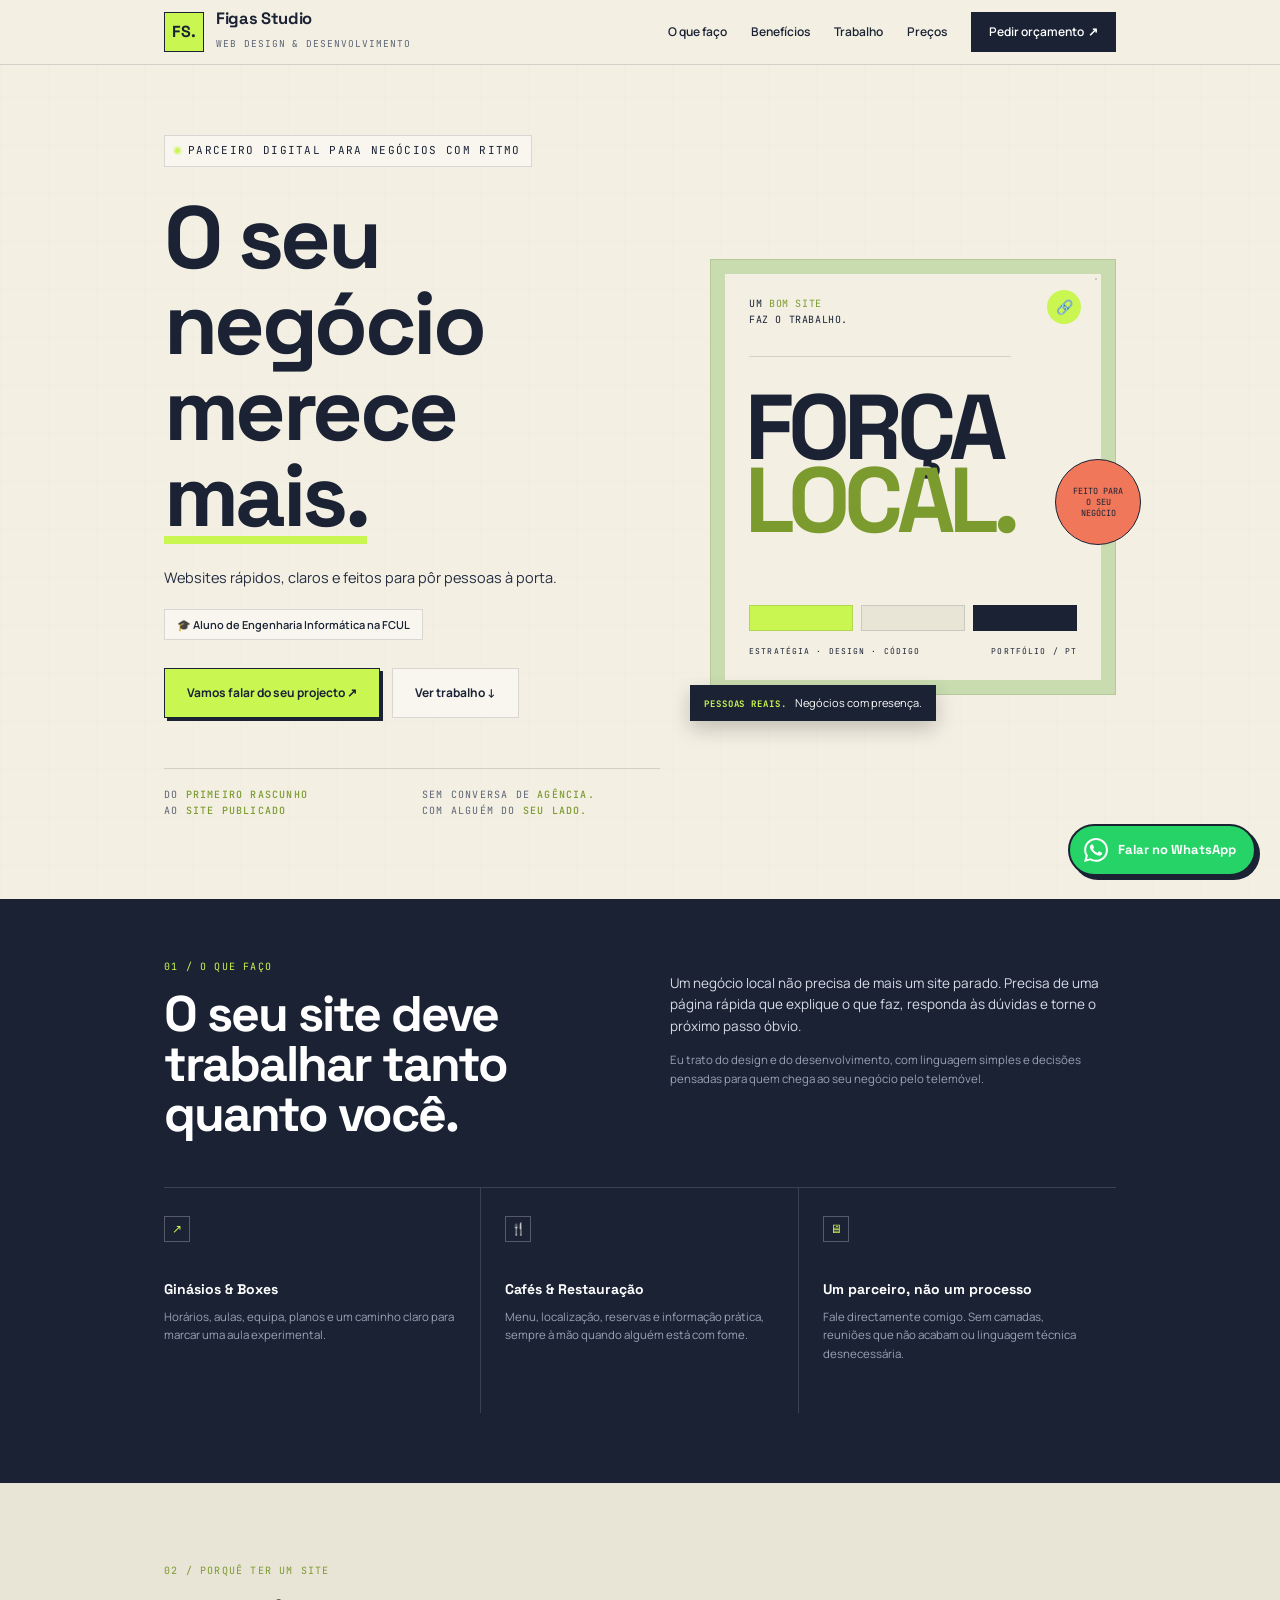
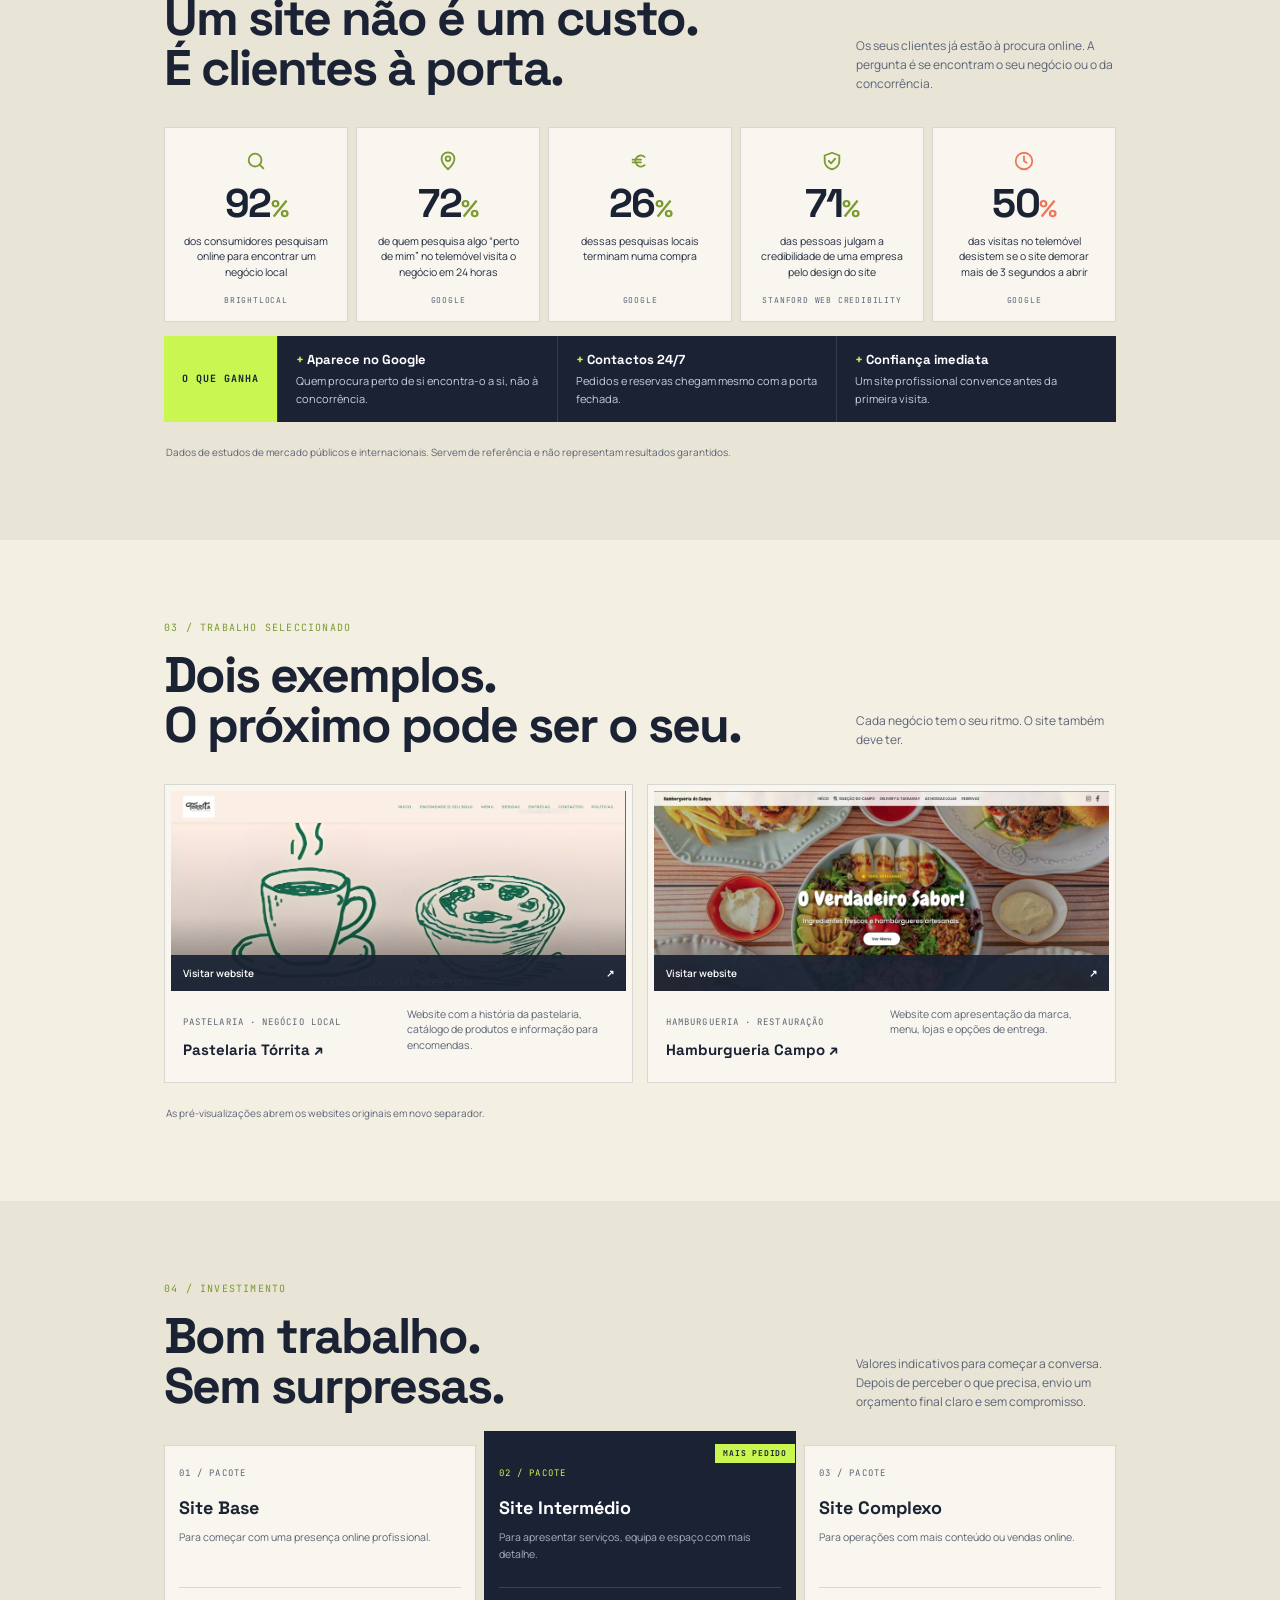
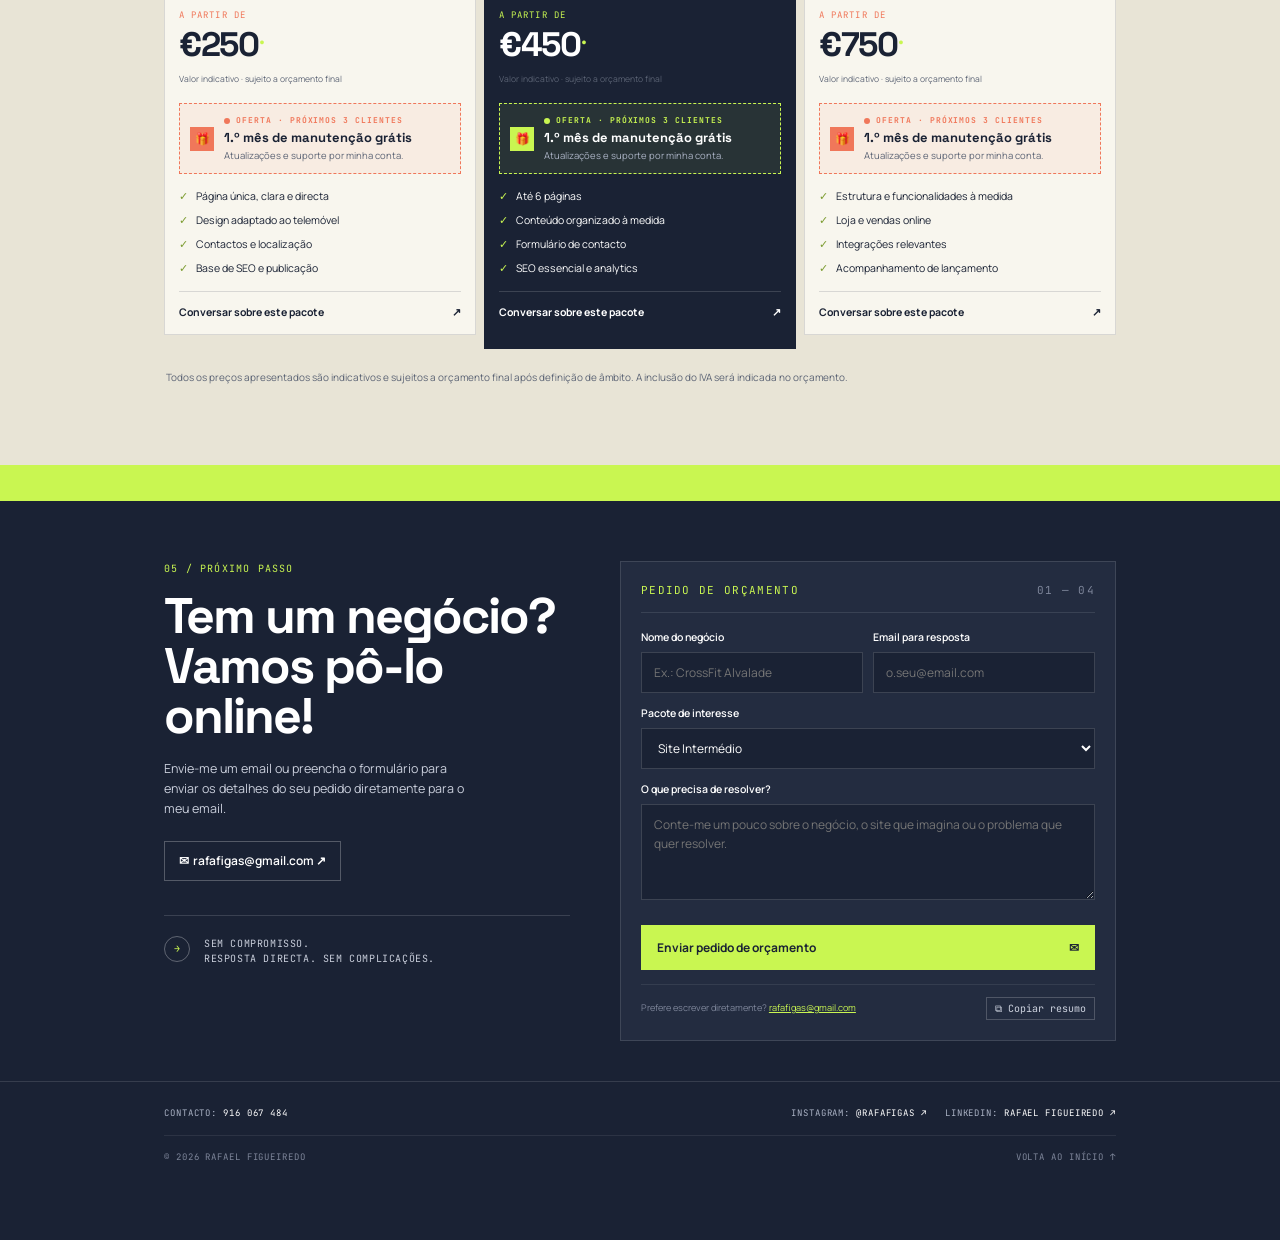
==== index.html @ 93d29cf9 "Open Graph Image" ====
<!DOCTYPE html>
<html lang="pt-PT">

<head>
    <meta charset="UTF-8">
    <meta name="viewport" content="width=device-width, initial-scale=1">
    <title>Figas Studio | Web Design & Desenvolvimento para negócios locais</title>
    <meta name="description"
        content="Websites rápidos, claros e feitos para pôr pessoas à porta. Especialista em ginásios e boxes de CrossFit, cafés, padarias e restaurantes de bairro.">
    <link rel="icon" type="image/svg+xml" href="favicon.svg">

    <!-- Open Graph / WhatsApp / Facebook / LinkedIn -->
    <meta property="og:type" content="website">
    <meta property="og:url" content="https://figasstudio.com/">
    <meta property="og:title" content="Figas Studio | Web Design & Desenvolvimento para negócios locais">
    <meta property="og:description"
        content="Websites rápidos, claros e feitos para pôr pessoas à porta. Especialista em ginásios, cafés e restauração de bairro.">
    <meta property="og:image" content="https://figasstudio.com/og-image.png">
    <meta property="og:image:width" content="1200">
    <meta property="og:image:height" content="630">
    <meta property="og:image:type" content="image/png">
    <meta property="og:locale" content="pt_PT">

    <!-- Twitter Card -->
    <meta name="twitter:card" content="summary_large_image">
    <meta name="twitter:title" content="Figas Studio | Web Design & Desenvolvimento para negócios locais">
    <meta name="twitter:description"
        content="Websites rápidos, claros e feitos para pôr pessoas à porta. Especialista em ginásios, cafés e restauração de bairro.">
    <meta name="twitter:image" content="https://figasstudio.com/og-image.png">

    <link rel="preconnect" href="https://fonts.googleapis.com">
    <link rel="preconnect" href="https://fonts.gstatic.com" crossorigin>
    <link
        href="https://fonts.googleapis.com/css2?family=JetBrains+Mono:wght@400;500;700&family=Manrope:wght@400;500;600;700&family=Space+Grotesk:wght@500;600;700&display=swap"
        rel="stylesheet">
    <style>
        :root {
            --cream: #f3efe3;
            --cream2: #e8e4d6;
            --paper: #f8f6ee;
            --navy: #1a2234;
            --navy2: #232c40;
            --ink: #1a2234;
            --lime: #c9f651;
            --green: #7b9b2f;
            --sage: #c9dcb0;
            --coral: #f0775a;
            --muted: #5c6475;
            --line: rgba(26, 34, 52, .14);
            --head: 'Space Grotesk', sans-serif;
            --body: 'Manrope', sans-serif;
            --mono: 'JetBrains Mono', monospace;
        }

        * {
            box-sizing: border-box;
            margin: 0;
            padding: 0
        }

        html {
            scroll-behavior: smooth
        }

        body {
            font-family: var(--body);
            background: var(--cream);
            color: var(--ink);
            line-height: 1.6;
            background-image: linear-gradient(var(--line) 1px, transparent 1px), linear-gradient(90deg, var(--line) 1px, transparent 1px);
            background-size: 48px 48px;
            background-attachment: fixed;
            background-blend-mode: soft-light
        }

        a {
            color: inherit;
            text-decoration: none
        }

        .wrap {
            max-width: 1000px;
            margin: 0 auto;
            padding: 0 24px
        }

        .mono {
            font-family: var(--mono);
            text-transform: uppercase;
            letter-spacing: .12em;
            font-size: 11px
        }

        /* header */
        header {
            position: sticky;
            top: 0;
            z-index: 50;
            background: rgba(243, 239, 227, .88);
            backdrop-filter: blur(10px);
            border-bottom: 1px solid var(--line)
        }

        header .wrap {
            display: flex;
            align-items: center;
            justify-content: space-between;
            height: 64px
        }

        .brand {
            display: flex;
            align-items: center;
            gap: 12px
        }

        .logo {
            width: 40px;
            height: 40px;
            background: var(--lime);
            display: grid;
            place-items: center;
            font-family: var(--head);
            font-weight: 700;
            font-size: 16px;
            border: 1px solid var(--navy)
        }

        .brand b {
            display: block;
            font-family: var(--head);
            font-size: 16.5px;
            letter-spacing: -.02em;
            line-height: 1.15
        }

        .brand small {
            font-family: var(--mono);
            font-size: 9.5px;
            letter-spacing: .1em;
            text-transform: uppercase;
            color: var(--muted)
        }

        nav {
            display: flex;
            align-items: center;
            gap: 24px;
            font-size: 12px;
            font-weight: 600
        }

        nav a:not(.btn-nav) {
            position: relative
        }

        nav a:not(.btn-nav)::after {
            content: "";
            position: absolute;
            left: 0;
            bottom: -4px;
            height: 2px;
            width: 0;
            background: var(--lime);
            transition: .25s
        }

        nav a:not(.btn-nav):hover::after {
            width: 100%
        }

        .btn-nav {
            background: var(--navy);
            color: #fff;
            padding: 10px 18px;
            transition: .2s
        }

        .btn-nav:hover {
            background: var(--green)
        }

        /* hero */
        .hero {
            padding: 70px 0 50px
        }

        .hero .grid {
            display: grid;
            grid-template-columns: 1.1fr .9fr;
            gap: 50px;
            align-items: center
        }

        .tag {
            display: inline-flex;
            align-items: center;
            gap: 8px;
            border: 1px solid var(--line);
            background: var(--paper);
            padding: 6px 10px;
            margin-bottom: 28px
        }

        .tag i {
            width: 5px;
            height: 5px;
            background: var(--lime);
            border-radius: 50%;
            display: block;
            box-shadow: 0 0 0 2px rgba(201, 246, 81, .4)
        }

        h1 {
            font-family: var(--head);
            font-size: clamp(52px, 8vw, 88px);
            line-height: .98;
            letter-spacing: -.04em;
            font-weight: 700
        }

        h1 u {
            text-decoration: none;
            background: linear-gradient(var(--lime), var(--lime)) 0 92%/100% 8px no-repeat
        }

        .hero p.lead {
            margin-top: 26px;
            max-width: 410px;
            color: var(--navy2);
            font-size: 14.5px
        }

        .badge {
            display: inline-flex;
            align-items: center;
            gap: 8px;
            border: 1px solid var(--line);
            background: var(--paper);
            padding: 6px 12px;
            font-size: 11px;
            margin-top: 20px;
            font-weight: 600
        }

        .cta {
            display: flex;
            gap: 12px;
            margin-top: 28px
        }

        .btn {
            display: inline-flex;
            align-items: center;
            gap: 14px;
            padding: 14px 22px;
            font-size: 12px;
            font-weight: 700;
            border: 1px solid var(--navy);
            transition: .2s
        }

        .btn.lime {
            background: var(--lime);
            box-shadow: 3px 3px 0 var(--navy)
        }

        .btn.lime:hover {
            transform: translate(-2px, -2px);
            box-shadow: 5px 5px 0 var(--navy)
        }

        .btn.ghost {
            background: var(--paper);
            border-color: var(--line)
        }

        .btn.ghost:hover {
            border-color: var(--navy)
        }

        .hero-note {
            display: grid;
            grid-template-columns: 1fr 1fr;
            gap: 20px;
            margin-top: 50px;
            padding-top: 18px;
            border-top: 1px solid var(--line);
            color: var(--muted);
            font-size: 10px
        }

        .hero-note span b {
            color: var(--green);
            font-weight: 500
        }

        /* poster */
        .poster-wrap {
            position: relative;
            padding: 14px;
            background: var(--sage);
            animation: float 6s ease-in-out infinite;
            border: 1px solid #b5ca98
        }

        @keyframes float {
            50% {
                transform: translateY(-8px)
            }
        }

        .poster {
            background: var(--cream);
            padding: 22px 24px;
            aspect-ratio: 1/1.08;
            position: relative;
            display: flex;
            flex-direction: column;
            background-image: radial-gradient(rgba(26, 34, 52, .18) 1px, transparent 1px);
            background-size: 10px 10px;
            background-position: right top;
            background-repeat: no-repeat
        }

        .poster .top {
            font-family: var(--mono);
            font-size: 10px;
            letter-spacing: .06em;
            color: var(--navy);
            padding-bottom: 28px;
            border-bottom: 1px solid var(--line);
            width: 80%
        }

        .poster .top span {
            color: var(--green)
        }

        .poster .ic {
            position: absolute;
            right: 20px;
            top: 16px;
            width: 34px;
            height: 34px;
            border-radius: 50%;
            background: var(--lime);
            display: grid;
            place-items: center;
            font-size: 14px
        }

        .poster .big {
            font-family: var(--head);
            font-weight: 700;
            letter-spacing: -.06em;
            line-height: .8;
            font-size: clamp(58px, 8vw, 92px);
            margin-top: 34px;
            margin-left: -4px
        }

        .poster .big .g {
            color: var(--green)
        }

        .swatches {
            display: grid;
            grid-template-columns: repeat(3, 1fr);
            gap: 8px;
            margin-top: auto
        }

        .swatches i {
            height: 26px;
            display: block;
            border: 1px solid var(--line)
        }

        .poster .foot {
            display: flex;
            justify-content: space-between;
            margin-top: 14px;
            font-family: var(--mono);
            font-size: 8px;
            letter-spacing: .14em
        }

        .stamp {
            position: absolute;
            right: -26px;
            top: 46%;
            width: 86px;
            height: 86px;
            border-radius: 50%;
            background: var(--coral);
            display: grid;
            place-items: center;
            text-align: center;
            font-family: var(--mono);
            font-size: 8.5px;
            line-height: 1.3;
            text-transform: uppercase;
            padding: 14px;
            animation: spin 18s linear infinite;
            border: 1px solid var(--navy)
        }

        @keyframes spin {
            to {
                transform: rotate(360deg)
            }
        }

        .pill {
            position: absolute;
            left: -20px;
            bottom: -26px;
            background: var(--navy);
            color: #fff;
            padding: 9px 14px;
            font-size: 11px;
            box-shadow: 0 8px 20px rgba(0, 0, 0, .2)
        }

        .pill b {
            color: var(--lime);
            font-family: var(--mono);
            font-size: 9px;
            letter-spacing: .1em;
            text-transform: uppercase;
            margin-right: 8px
        }

        /* sections */
        .dark {
            background: var(--navy);
            color: #fff;
            padding: 60px 0 0;
            margin-top: 30px;
            position: relative
        }

        .eyebrow {
            font-family: var(--mono);
            font-size: 10px;
            letter-spacing: .12em;
            text-transform: uppercase;
            color: var(--green)
        }

        .dark .eyebrow {
            color: var(--lime)
        }

        h2 {
            font-family: var(--head);
            font-size: clamp(34px, 5vw, 50px);
            line-height: 1;
            letter-spacing: -.04em;
            font-weight: 700;
            margin-top: 14px
        }

        .split {
            display: grid;
            grid-template-columns: 1fr 1fr;
            gap: 60px;
            align-items: start
        }

        .split .txt {
            color: #d8dce6;
            font-size: 13.5px;
            padding-top: 14px
        }

        .split .txt p+p {
            margin-top: 14px;
            font-size: 11.5px;
            color: #9aa2b4
        }

        .cards {
            display: grid;
            grid-template-columns: repeat(3, 1fr);
            margin-top: 48px;
            border-top: 1px solid rgba(255, 255, 255, .14)
        }

        .cards>div {
            padding: 28px 24px 50px 0;
            border-right: 1px solid rgba(255, 255, 255, .14);
            transition: .3s
        }

        .cards>div+div {
            padding-left: 24px
        }

        .cards>div:last-child {
            border-right: 0
        }

        .cards>div:hover {
            transform: translateY(-4px)
        }

        .cards .i {
            width: 26px;
            height: 26px;
            border: 1px solid rgba(255, 255, 255, .25);
            display: grid;
            place-items: center;
            font-size: 12px;
            margin-bottom: 36px;
            color: var(--lime)
        }

        .cards div:nth-child(2) .i {
            color: var(--coral)
        }

        .cards h3 {
            font-family: var(--head);
            font-size: 14px;
            margin-bottom: 8px
        }

        .cards p {
            font-size: 11.5px;
            color: #9aa2b4
        }

        section.light {
            padding: 80px 0
        }

        section.alt {
            background: var(--cream2)
        }

        /* benefícios: porquê ter um site */
        .stats {
            display: grid;
            grid-template-columns: repeat(5, 1fr);
            gap: 8px;
            margin-top: 34px
        }

        .stat {
            background: var(--paper);
            border: 1px solid var(--line);
            padding: 22px 14px 14px;
            text-align: center;
            display: flex;
            flex-direction: column;
            align-items: center;
            transition: .3s
        }

        .stat:hover {
            transform: translateY(-4px);
            border-color: var(--navy);
            box-shadow: 4px 4px 0 var(--lime)
        }

        .stat svg {
            width: 22px;
            height: 22px;
            stroke: var(--green);
            fill: none;
            stroke-width: 2;
            stroke-linecap: round;
            stroke-linejoin: round
        }

        .stat:nth-child(5) svg {
            stroke: var(--coral)
        }

        .stat b {
            display: block;
            font-family: var(--head);
            font-size: 40px;
            letter-spacing: -.04em;
            line-height: 1;
            margin: 12px 0 10px
        }

        .stat b small {
            font-size: 24px;
            color: var(--green)
        }

        .stat:nth-child(5) b small {
            color: var(--coral)
        }

        .stat p {
            font-size: 10.5px;
            line-height: 1.45;
            color: var(--navy2)
        }

        .stat cite {
            margin-top: auto;
            padding-top: 14px;
            font-family: var(--mono);
            font-style: normal;
            font-size: 8px;
            letter-spacing: .1em;
            text-transform: uppercase;
            color: var(--muted)
        }

        .gains {
            display: grid;
            grid-template-columns: auto repeat(3, 1fr);
            align-items: stretch;
            margin-top: 14px;
            background: var(--navy);
            color: #fff
        }

        .gains .gl {
            background: var(--lime);
            color: var(--navy);
            font-family: var(--mono);
            font-size: 10px;
            font-weight: 700;
            letter-spacing: .1em;
            text-transform: uppercase;
            padding: 16px 18px;
            display: flex;
            align-items: center
        }

        .gains div {
            padding: 14px 18px;
            font-size: 11px;
            color: #c9cedb;
            border-left: 1px solid rgba(255, 255, 255, .12)
        }

        .gains div b {
            display: block;
            font-family: var(--head);
            font-size: 13px;
            color: #fff;
            margin-bottom: 2px
        }

        .gains div b::before {
            content: "+ ";
            color: var(--lime)
        }

        @media(max-width:900px) {
            .stats {
                grid-template-columns: repeat(2, 1fr)
            }

            .stat:last-child {
                grid-column: 1 / -1
            }

            .gains {
                grid-template-columns: 1fr
            }

            .gains div {
                border-left: 0;
                border-top: 1px solid rgba(255, 255, 255, .12)
            }
        }

        .head2 {
            display: flex;
            justify-content: space-between;
            align-items: flex-end;
            gap: 40px
        }

        .head2 p {
            font-size: 12px;
            color: var(--muted);
            max-width: 260px
        }

        .projects {
            display: grid;
            grid-template-columns: 1fr 1fr;
            gap: 14px;
            margin-top: 34px
        }

        .proj {
            background: var(--paper);
            border: 1px solid var(--line);
            padding: 6px;
            transition: .3s
        }

        .proj:hover {
            transform: translateY(-4px);
            box-shadow: 0 14px 30px rgba(26, 34, 52, .12)
        }

        .shot {
            height: 200px;
            position: relative;
            overflow: hidden;
            display: block;
            background: var(--navy2)
        }

        .shot-img {
            width: 100%;
            height: 100%;
            object-fit: cover;
            object-position: top center;
            display: block;
            transition: transform .4s ease
        }

        .shot:hover .shot-img {
            transform: scale(1.05)
        }

        .shot .bar {
            position: absolute;
            left: 0;
            right: 0;
            bottom: 0;
            background: rgba(26, 34, 52, .92);
            color: #fff;
            font-size: 10px;
            font-weight: 600;
            padding: 10px 12px;
            display: flex;
            justify-content: space-between;
            transform: translateY(0);
            transition: .3s;
            z-index: 2
        }

        .shot:hover .bar {
            background: var(--navy)
        }

        .pinfo {
            display: grid;
            grid-template-columns: 1fr 1fr;
            gap: 16px;
            padding: 16px 12px 14px
        }

        .pinfo .mono {
            font-size: 9px;
            color: var(--muted)
        }

        .pinfo h3 {
            font-family: var(--head);
            font-size: 15px;
            margin-top: 6px
        }

        .pinfo h3 a {
            transition: color .2s
        }

        .pinfo h3 a:hover {
            color: var(--green)
        }

        .pinfo p {
            font-size: 10.5px;
            color: var(--muted);
            line-height: 1.5
        }

        .note {
            font-size: 10px;
            color: var(--muted);
            margin-top: 22px;
            padding-left: 2px
        }

        .prices {
            display: grid;
            grid-template-columns: repeat(3, 1fr);
            gap: 8px;
            margin-top: 34px;
            align-items: stretch
        }

        .price {
            background: var(--paper);
            border: 1px solid var(--line);
            padding: 20px 14px 14px;
            display: flex;
            flex-direction: column;
            position: relative;
            transition: .3s
        }

        .price:hover {
            transform: translateY(-4px)
        }

        .price.feat {
            background: var(--navy);
            color: #fff;
            margin: -14px 0;
            padding-top: 34px;
            padding-bottom: 28px
        }

        .price .mono {
            font-size: 9px;
            color: var(--muted)
        }

        .price.feat .mono {
            color: var(--lime)
        }

        .price h3 {
            font-family: var(--head);
            font-size: 18px;
            margin: 14px 0 6px
        }

        .price>p {
            font-size: 10.5px;
            color: var(--muted);
            min-height: 44px
        }

        .price.feat>p {
            color: #aab2c4
        }

        .from {
            margin-top: 14px;
            padding-top: 12px;
            border-top: 1px solid var(--line)
        }

        .price.feat .from {
            border-color: rgba(255, 255, 255, .15)
        }

        .from .mono {
            color: var(--coral)
        }

        .from b {
            display: block;
            font-family: var(--head);
            font-size: 34px;
            letter-spacing: -.04em;
            line-height: 1.1
        }

        .from b sup {
            color: var(--lime);
            font-size: 20px
        }

        .from small {
            font-size: 8.5px;
            color: var(--muted)
        }

        .price ul {
            list-style: none;
            margin: 14px 0;
            font-size: 10.5px;
            display: grid;
            gap: 7px
        }

        .price li::before {
            content: "✓";
            color: var(--green);
            margin-right: 8px
        }

        .price.feat li::before {
            color: var(--lime)
        }

        .price .go {
            margin-top: auto;
            padding-top: 12px;
            border-top: 1px solid var(--line);
            display: flex;
            justify-content: space-between;
            font-size: 10.5px;
            font-weight: 700
        }

        .price.feat .go {
            border-color: rgba(255, 255, 255, .15)
        }

        .price .go:hover {
            color: var(--green)
        }

        .price.feat .go:hover {
            color: var(--lime)
        }

        .ribbon {
            position: absolute;
            right: 0;
            top: 12px;
            background: var(--lime);
            color: var(--navy);
            font-family: var(--mono);
            font-size: 8px;
            letter-spacing: .1em;
            text-transform: uppercase;
            padding: 3px 8px;
            font-weight: 700
        }

        /* promo: 1.º mês de manutenção grátis */
        .promo {
            position: relative;
            margin-top: 14px;
            padding: 10px 12px 10px 44px;
            border: 1px dashed var(--coral);
            background: rgba(240, 119, 90, .08);
            overflow: hidden
        }

        .promo::after {
            content: "";
            position: absolute;
            inset: 0;
            background: linear-gradient(110deg, transparent 30%, rgba(255, 255, 255, .35) 50%, transparent 70%);
            transform: translateX(-100%);
            animation: promoShine 4.5s ease-in-out infinite;
            pointer-events: none
        }

        @keyframes promoShine {

            60%,
            100% {
                transform: translateX(100%)
            }
        }

        .promo-ico {
            position: absolute;
            left: 10px;
            top: 50%;
            transform: translateY(-50%);
            width: 24px;
            height: 24px;
            display: grid;
            place-items: center;
            background: var(--coral);
            color: #fff;
            font-size: 12px;
            animation: promoWiggle 3s ease-in-out infinite
        }

        @keyframes promoWiggle {

            0%,
            85%,
            100% {
                transform: translateY(-50%) rotate(0)
            }

            90% {
                transform: translateY(-50%) rotate(-12deg)
            }

            95% {
                transform: translateY(-50%) rotate(12deg)
            }
        }

        .promo .promo-tag {
            display: flex;
            align-items: center;
            gap: 6px;
            font-family: var(--mono);
            font-size: 8px;
            letter-spacing: .12em;
            text-transform: uppercase;
            color: var(--coral);
            font-weight: 700
        }

        .promo .promo-tag i {
            width: 6px;
            height: 6px;
            border-radius: 50%;
            background: var(--coral);
            animation: promoPulse 1.6s ease-out infinite
        }

        @keyframes promoPulse {
            0% {
                box-shadow: 0 0 0 0 rgba(240, 119, 90, .6)
            }

            100% {
                box-shadow: 0 0 0 7px rgba(240, 119, 90, 0)
            }
        }

        .promo strong {
            display: block;
            font-family: var(--head);
            font-size: 13px;
            line-height: 1.25;
            margin-top: 3px
        }

        .promo small {
            display: block;
            font-size: 9.5px;
            color: var(--muted);
            margin-top: 2px
        }

        .price.feat .promo {
            border-color: var(--lime);
            background: rgba(201, 246, 81, .08)
        }

        .price.feat .promo::after {
            background: linear-gradient(110deg, transparent 30%, rgba(201, 246, 81, .18) 50%, transparent 70%)
        }

        .price.feat .promo-ico {
            background: var(--lime);
            color: var(--navy)
        }

        .price.feat .promo .promo-tag {
            color: var(--lime)
        }

        .price.feat .promo .promo-tag i {
            background: var(--lime);
            animation-name: promoPulseLime
        }

        @keyframes promoPulseLime {
            0% {
                box-shadow: 0 0 0 0 rgba(201, 246, 81, .6)
            }

            100% {
                box-shadow: 0 0 0 7px rgba(201, 246, 81, 0)
            }
        }

        .price.feat .promo small {
            color: #aab2c4
        }

        @media (prefers-reduced-motion: reduce) {

            .promo::after,
            .promo-ico,
            .promo .promo-tag i {
                animation: none
            }
        }

        /* contact */
        #contacto {
            background: var(--navy);
            color: #fff;
            padding: 0
        }

        #contacto .stripe {
            height: 36px;
            background: var(--lime)
        }

        #contacto .inner {
            padding: 60px 0 40px
        }

        .cgrid {
            display: grid;
            grid-template-columns: .9fr 1.1fr;
            gap: 50px
        }

        .mailbtn {
            display: inline-flex;
            gap: 14px;
            align-items: center;
            border: 1px solid rgba(255, 255, 255, .25);
            padding: 9px 14px;
            font-size: 12px;
            font-weight: 600;
            margin-top: 22px;
            transition: .2s
        }

        .mailbtn:hover {
            background: var(--lime);
            color: var(--navy);
            border-color: var(--lime)
        }

        .promise {
            margin-top: 34px;
            padding-top: 20px;
            border-top: 1px solid rgba(255, 255, 255, .14);
            display: flex;
            gap: 14px;
            font-family: var(--mono);
            font-size: 10px;
            text-transform: uppercase;
            letter-spacing: .06em;
            line-height: 1.5;
            color: #c9cedb
        }

        .promise i {
            width: 26px;
            height: 26px;
            border: 1px solid rgba(255, 255, 255, .3);
            border-radius: 50%;
            display: grid;
            place-items: center;
            flex: none;
            font-style: normal;
            color: var(--lime)
        }

        .form {
            background: var(--navy2);
            border: 1px solid rgba(255, 255, 255, .12);
            padding: 20px
        }

        .form .fh {
            display: flex;
            justify-content: space-between;
            color: var(--lime);
            padding-bottom: 12px;
            border-bottom: 1px solid rgba(255, 255, 255, .1);
            margin-bottom: 16px
        }

        .form .fh span:last-child {
            color: #7e869a
        }

        .row {
            display: grid;
            grid-template-columns: 1fr 1fr;
            gap: 10px
        }

        label {
            display: block;
            font-size: 10.5px;
            font-weight: 600;
            margin-bottom: 6px;
            margin-top: 12px
        }

        input,
        select,
        textarea {
            width: 100%;
            background: var(--navy);
            border: 1px solid rgba(255, 255, 255, .15);
            color: #fff;
            padding: 10px 12px;
            font: inherit;
            font-size: 12px;
            transition: .2s;
            border-radius: 0
        }

        input:focus,
        select:focus,
        textarea:focus {
            outline: 0;
            border-color: var(--lime);
            box-shadow: 0 0 0 2px rgba(201, 246, 81, .2)
        }

        textarea {
            height: 96px;
            resize: vertical
        }

        .submit {
            width: 100%;
            margin-top: 18px;
            background: var(--lime);
            color: var(--navy);
            border: 0;
            padding: 14px 16px;
            font: 700 12px var(--body);
            display: flex;
            justify-content: space-between;
            cursor: pointer;
            transition: .2s
        }

        .submit:hover {
            background: #d8ff6a
        }

        .submit:disabled {
            opacity: .65;
            cursor: not-allowed;
        }

        .form-status {
            display: none;
            margin-top: 14px;
            padding: 12px 14px;
            font-size: 11.5px;
            line-height: 1.5;
            border-left: 3px solid transparent;
        }

        .form-status.success {
            display: block;
            background: rgba(201, 246, 81, .1);
            border-color: var(--lime);
            color: #d8ff6a;
        }

        .form-status.error {
            display: block;
            background: rgba(240, 119, 90, .12);
            border-color: var(--coral);
            color: #ffb4a2;
        }

        .form-footer-note {
            display: flex;
            justify-content: space-between;
            align-items: center;
            gap: 12px;
            margin-top: 14px;
            padding-top: 12px;
            border-top: 1px solid rgba(255, 255, 255, .08);
            font-size: 11px;
            color: #7e869a;
        }

        .form-footer-note a {
            color: var(--lime);
            text-decoration: underline;
        }

        .copy-btn {
            background: transparent;
            border: 1px solid rgba(255, 255, 255, .2);
            color: #cfd4e0;
            padding: 4px 8px;
            font-size: 10px;
            font-family: var(--mono);
            cursor: pointer;
            transition: .2s;
            white-space: nowrap;
        }

        .copy-btn:hover {
            border-color: var(--lime);
            color: var(--lime);
        }

        footer {
            border-top: 1px solid rgba(255, 255, 255, .12);
            padding: 24px 0 76px;
            font-family: var(--mono);
            font-size: 9px;
            letter-spacing: .1em;
            text-transform: uppercase;
            color: #7e869a
        }

        footer .wrap {
            display: flex;
            flex-direction: column;
            gap: 14px
        }

        .footer-row {
            display: flex;
            justify-content: space-between;
            align-items: center;
            flex-wrap: wrap;
            gap: 12px
        }

        .footer-contacts {
            padding-bottom: 14px;
            border-bottom: 1px solid rgba(255, 255, 255, .08);
            gap: 16px;
            color: #aab2c4
        }

        .footer-contacts-group {
            display: flex;
            align-items: center;
            flex-wrap: wrap;
            gap: 18px
        }

        .footer-contacts a {
            color: #fff;
            transition: color .2s ease
        }

        .footer-contacts a:hover {
            color: var(--lime)
        }

        .footer-meta {
            color: #7e869a
        }

        footer a {
            color: inherit;
            text-decoration: none;
            transition: color .2s ease;
        }

        footer a:hover {
            color: var(--lime);
        }

        #top {
            scroll-margin-top: 80px;
        }

        .reveal {
            opacity: 0;
            transform: translateY(24px);
            transition: .7s
        }

        .reveal.in {
            opacity: 1;
            transform: none
        }

        @media(max-width:820px) {

            .hero .grid,
            .split,
            .cgrid,
            .projects,
            .prices,
            .cards {
                grid-template-columns: 1fr
            }

            nav a:not(.btn-nav) {
                display: none
            }

            .head2 {
                flex-direction: column;
                align-items: flex-start;
                gap: 10px
            }

            .price.feat {
                margin: 0
            }

            .cards>div {
                border-right: 0;
                border-bottom: 1px solid rgba(255, 255, 255, .14);
                padding-left: 0 !important
            }

            .stamp {
                right: -10px
            }

            .pill {
                left: 0
            }
        }

        /* WhatsApp Floating Button */
        .whatsapp-float {
            position: fixed;
            bottom: 24px;
            right: 24px;
            z-index: 1000;
            display: inline-flex;
            align-items: center;
            gap: 10px;
            background: #25D366;
            color: #ffffff;
            padding: 12px 18px 12px 14px;
            border-radius: 50px;
            border: 2px solid var(--navy);
            box-shadow: 4px 4px 0 var(--navy);
            font-family: var(--head);
            font-weight: 700;
            font-size: 13px;
            text-decoration: none;
            cursor: pointer;
            transition: transform .2s ease, box-shadow .2s ease, background-color .2s ease;
        }

        .whatsapp-float:hover {
            transform: translate(-2px, -2px);
            box-shadow: 6px 6px 0 var(--navy);
            background: #20ba59;
            color: #ffffff;
        }

        .whatsapp-icon {
            width: 24px;
            height: 24px;
            flex-shrink: 0;
            fill: currentColor;
        }

        .whatsapp-pulse {
            position: absolute;
            inset: -3px;
            border-radius: 50px;
            border: 2px solid #25D366;
            opacity: 0;
            animation: wa-pulse 2s infinite;
            pointer-events: none;
        }

        @keyframes wa-pulse {
            0% {
                transform: scale(1);
                opacity: .75;
            }

            100% {
                transform: scale(1.15);
                opacity: 0;
            }
        }

        @media(max-width: 600px) {
            .whatsapp-float {
                bottom: 18px;
                right: 18px;
                padding: 12px;
                border-radius: 50%;
            }

            .whatsapp-label {
                display: none;
            }

            .whatsapp-pulse {
                border-radius: 50%;
            }
        }
    </style>
</head>

<body>

    <header>
        <div class="wrap">
            <a href="#top" class="brand">
                <span class="logo">FS.</span>
                <span><b>Figas Studio</b><small>Web Design &amp; Desenvolvimento</small></span>
            </a>
            <nav>
                <a href="#servicos">O que faço</a>
                <a href="#beneficios">Benefícios</a>
                <a href="#trabalho">Trabalho</a>
                <a href="#precos">Preços</a>
                <a href="#contacto" class="btn-nav">Pedir orçamento &nbsp;↗</a>
            </nav>
        </div>
    </header>

    <main id="top">
        <section class="hero">
            <div class="wrap grid">
                <div>
                    <span class="tag mono"><i></i>Parceiro digital para negócios com ritmo</span>
                    <h1>O seu negócio merece <u>mais.</u></h1>
                    <p class="lead">Websites rápidos, claros e feitos para pôr pessoas à porta.</p>
                    <span class="badge">🎓 Aluno de Engenharia Informática na FCUL</span>
                    <div class="cta">
                        <a href="#contacto" class="btn lime">Vamos falar do seu projecto ↗</a>
                        <a href="#trabalho" class="btn ghost">Ver trabalho ↓</a>
                    </div>
                    <div class="hero-note mono">
                        <span>Do <b>primeiro rascunho</b><br>ao <b>site publicado</b></span>
                        <span>Sem conversa de <b>agência.</b><br>Com alguém do <b>seu lado.</b></span>
                    </div>
                </div>
                <div style="position:relative">
                    <div class="poster-wrap">
                        <div class="poster">
                            <div class="top">UM <span>BOM SITE</span><br>FAZ O TRABALHO.</div>
                            <div class="ic">🔗</div>
                            <div class="big">FORÇA<br><span class="g">LOCAL.</span></div>
                            <div class="swatches"><i style="background:var(--lime)"></i><i
                                    style="background:var(--cream2)"></i><i style="background:var(--navy)"></i></div>
                            <div class="foot"><span>ESTRATÉGIA · DESIGN · CÓDIGO</span><span>PORTFÓLIO / PT</span></div>
                        </div>
                        <div class="stamp">Feito para o seu negócio</div>
                    </div>
                    <div class="pill"><b>Pessoas reais.</b>Negócios com presença.</div>
                </div>
            </div>
        </section>

        <section class="dark" id="servicos">
            <div class="wrap">
                <div class="split reveal">
                    <div>
                        <div class="eyebrow">01 / O que faço</div>
                        <h2>O seu site deve trabalhar tanto quanto você.</h2>
                    </div>
                    <div class="txt">
                        <p>Um negócio local não precisa de mais um site parado. Precisa de uma página rápida que
                            explique o que faz, responda às dúvidas e torne o próximo passo óbvio.</p>
                        <p>Eu trato do design e do desenvolvimento, com linguagem simples e decisões pensadas para quem
                            chega ao seu negócio pelo telemóvel.</p>
                    </div>
                </div>
                <div class="cards reveal">
                    <div>
                        <div class="i">↗</div>
                        <h3>Ginásios &amp; Boxes</h3>
                        <p>Horários, aulas, equipa, planos e um caminho claro para marcar uma aula experimental.</p>
                    </div>
                    <div>
                        <div class="i">🍴</div>
                        <h3>Cafés &amp; Restauração</h3>
                        <p>Menu, localização, reservas e informação prática, sempre à mão quando alguém está com fome.
                        </p>
                    </div>
                    <div>
                        <div class="i">🖥</div>
                        <h3>Um parceiro, não um processo</h3>
                        <p>Fale directamente comigo. Sem camadas, reuniões que não acabam ou linguagem técnica
                            desnecessária.</p>
                    </div>
                </div>
            </div>
            <div style="height:70px"></div>
        </section>

        <section class="light alt" id="beneficios">
            <div class="wrap">
                <div class="eyebrow">02 / Porquê ter um site</div>
                <div class="head2 reveal">
                    <h2>Um site não é um custo.<br>É clientes à porta.</h2>
                    <p>Os seus clientes já estão à procura online. A pergunta é se encontram o seu negócio ou o da
                        concorrência.</p>
                </div>
                <div class="stats reveal">
                    <div class="stat">
                        <svg viewBox="0 0 24 24" aria-hidden="true">
                            <circle cx="11" cy="11" r="7" />
                            <path d="m20 20-4-4" />
                        </svg>
                        <b><span data-count="97">97</span><small>%</small></b>
                        <p>dos consumidores pesquisam online para encontrar um negócio local</p>
                        <cite>BrightLocal</cite>
                    </div>
                    <div class="stat">
                        <svg viewBox="0 0 24 24" aria-hidden="true">
                            <path d="M12 21s-7-6.2-7-11.5a7 7 0 0 1 14 0C19 14.8 12 21 12 21z" />
                            <circle cx="12" cy="9.5" r="2.5" />
                        </svg>
                        <b><span data-count="76">76</span><small>%</small></b>
                        <p>de quem pesquisa algo “perto de mim” no telemóvel visita o negócio em 24 horas</p>
                        <cite>Google</cite>
                    </div>
                    <div class="stat">
                        <svg viewBox="0 0 24 24" aria-hidden="true">
                            <path d="M17 7.5A6 6 0 1 0 17 16.5" />
                            <path d="M4 10.5h9M4 13.5h9" />
                        </svg>
                        <b><span data-count="28">28</span><small>%</small></b>
                        <p>dessas pesquisas locais terminam numa compra</p>
                        <cite>Google</cite>
                    </div>
                    <div class="stat">
                        <svg viewBox="0 0 24 24" aria-hidden="true">
                            <path d="M12 3 4 6v6c0 4.5 3.4 8.3 8 9 4.6-.7 8-4.5 8-9V6l-8-3z" />
                            <path d="m8.5 12 2.5 2.5 4.5-5" />
                        </svg>
                        <b><span data-count="75">75</span><small>%</small></b>
                        <p>das pessoas julgam a credibilidade de uma empresa pelo design do site</p>
                        <cite>Stanford Web Credibility</cite>
                    </div>
                    <div class="stat">
                        <svg viewBox="0 0 24 24" aria-hidden="true">
                            <circle cx="12" cy="12" r="9" />
                            <path d="M12 7v5l3 2" />
                        </svg>
                        <b><span data-count="53">53</span><small>%</small></b>
                        <p>das visitas no telemóvel desistem se o site demorar mais de 3 segundos a abrir</p>
                        <cite>Google</cite>
                    </div>
                </div>
                <div class="gains reveal">
                    <span class="gl">O que ganha</span>
                    <div><b>Aparece no Google</b>Quem procura perto de si encontra-o a si, não à concorrência.</div>
                    <div><b>Contactos 24/7</b>Pedidos e reservas chegam mesmo com a porta fechada.</div>
                    <div><b>Confiança imediata</b>Um site profissional convence antes da primeira visita.</div>
                </div>
                <p class="note">Dados de estudos de mercado públicos e internacionais. Servem de referência e não
                    representam resultados garantidos.</p>
            </div>
        </section>

        <section class="light" id="trabalho">
            <div class="wrap">
                <div class="eyebrow">03 / Trabalho seleccionado</div>
                <div class="head2 reveal">
                    <h2>Dois exemplos.<br>O próximo pode ser o seu.</h2>
                    <p>Cada negócio tem o seu ritmo. O site também deve ter.</p>
                </div>
                <div class="projects reveal">
                    <article class="proj">
                        <a class="shot" href="https://www.pastelariatorrita.com" target="_blank" rel="noopener">
                            <img src="pastelaria-torrita.png" alt="Website Pastelaria Tórrita" class="shot-img">
                            <div class="bar"><span>Visitar website</span><span>↗</span></div>
                        </a>
                        <div class="pinfo">
                            <div><span class="mono">Pastelaria · Negócio local</span>
                                <h3><a href="https://www.pastelariatorrita.com" target="_blank"
                                        rel="noopener">Pastelaria Tórrita ↗</a></h3>
                            </div>
                            <p>Website com a história da pastelaria, catálogo de produtos e informação para encomendas.
                            </p>
                        </div>
                    </article>
                    <article class="proj">
                        <a class="shot" href="https://rafafigas12.github.io/HamburgueriaCampo/" target="_blank"
                            rel="noopener">
                            <img src="hamburgueria-campo.jpg" alt="Website Hamburgueria Campo" class="shot-img">
                            <div class="bar"><span>Visitar website</span><span>↗</span></div>
                        </a>
                        <div class="pinfo">
                            <div><span class="mono">Hamburgueria · Restauração</span>
                                <h3><a href="https://rafafigas12.github.io/HamburgueriaCampo/" target="_blank"
                                        rel="noopener">Hamburgueria Campo ↗</a></h3>
                            </div>
                            <p>Website com apresentação da marca, menu, lojas e opções de entrega.</p>
                        </div>
                    </article>
                </div>
                <p class="note">As pré-visualizações abrem os websites originais em novo separador.</p>
            </div>
        </section>

        <section class="light alt" id="precos">
            <div class="wrap">
                <div class="eyebrow">04 / Investimento</div>
                <div class="head2 reveal">
                    <h2>Bom trabalho.<br>Sem surpresas.</h2>
                    <p>Valores indicativos para começar a conversa. Depois de perceber o que precisa, envio um orçamento
                        final claro e sem compromisso.</p>
                </div>
                <div class="prices reveal">
                    <div class="price">
                        <span class="mono">01 / Pacote</span>
                        <h3>Site Base</h3>
                        <p>Para começar com uma presença online profissional.</p>
                        <div class="from"><span class="mono">A partir de</span><b>€250<sup>.</sup></b><small>Valor
                                indicativo · sujeito a orçamento final</small></div>
                        <div class="promo">
                            <span class="promo-ico" aria-hidden="true">🎁</span>
                            <span class="promo-tag"><i></i>Oferta · próximos 3 clientes</span>
                            <strong>1.º mês de manutenção grátis</strong>
                            <small>Atualizações e suporte por minha conta.</small>
                        </div>
                        <ul>
                            <li>Página única, clara e directa</li>
                            <li>Design adaptado ao telemóvel</li>
                            <li>Contactos e localização</li>
                            <li>Base de SEO e publicação</li>
                        </ul>
                        <a class="go" href="#contacto" data-pack="Site Base">Conversar sobre este pacote
                            <span>↗</span></a>
                    </div>
                    <div class="price feat">
                        <span class="ribbon">Mais pedido</span>
                        <span class="mono">02 / Pacote</span>
                        <h3>Site Intermédio</h3>
                        <p>Para apresentar serviços, equipa e espaço com mais detalhe.</p>
                        <div class="from"><span class="mono">A partir de</span><b>€450<sup>.</sup></b><small>Valor
                                indicativo · sujeito a orçamento final</small></div>
                        <div class="promo">
                            <span class="promo-ico" aria-hidden="true">🎁</span>
                            <span class="promo-tag"><i></i>Oferta · próximos 3 clientes</span>
                            <strong>1.º mês de manutenção grátis</strong>
                            <small>Atualizações e suporte por minha conta.</small>
                        </div>
                        <ul>
                            <li>Até 6 páginas</li>
                            <li>Conteúdo organizado à medida</li>
                            <li>Formulário de contacto</li>
                            <li>SEO essencial e analytics</li>
                        </ul>
                        <a class="go" href="#contacto" data-pack="Site Intermédio">Conversar sobre este pacote
                            <span>↗</span></a>
                    </div>
                    <div class="price">
                        <span class="mono">03 / Pacote</span>
                        <h3>Site Complexo</h3>
                        <p>Para operações com mais conteúdo ou vendas online.</p>
                        <div class="from"><span class="mono">A partir de</span><b>€750<sup>.</sup></b><small>Valor
                                indicativo · sujeito a orçamento final</small></div>
                        <div class="promo">
                            <span class="promo-ico" aria-hidden="true">🎁</span>
                            <span class="promo-tag"><i></i>Oferta · próximos 3 clientes</span>
                            <strong>1.º mês de manutenção grátis</strong>
                            <small>Atualizações e suporte por minha conta.</small>
                        </div>
                        <ul>
                            <li>Estrutura e funcionalidades à medida</li>
                            <li>Loja e vendas online</li>
                            <li>Integrações relevantes</li>
                            <li>Acompanhamento de lançamento</li>
                        </ul>
                        <a class="go" href="#contacto" data-pack="Site Complexo">Conversar sobre este pacote
                            <span>↗</span></a>
                    </div>
                </div>
                <p class="note" style="margin-top:34px">Todos os preços apresentados são indicativos e sujeitos a
                    orçamento final após definição de âmbito. A inclusão do IVA será indicada no orçamento.</p>
            </div>
        </section>

        <section id="contacto">
            <div class="stripe"></div>
            <div class="inner">
                <div class="wrap cgrid">
                    <div class="reveal">
                        <div class="eyebrow" style="color:var(--lime)">05 / Próximo passo</div>
                        <h2 style="font-size:clamp(35px,5vw,50px)">Tem um negócio?<br>Vamos pô-lo online!</h2>
                        <p style="margin-top:18px;font-size:12.5px;color:#c9cedb;max-width:300px">Envie-me um email ou
                            preencha o formulário para enviar os detalhes do seu pedido diretamente para o meu email.
                        </p>
                        <a class="mailbtn" href="mailto:rafafigas@gmail.com">✉ &nbsp;rafafigas@gmail.com ↗</a>
                        <div class="promise"><i>→</i><span>Sem compromisso.<br>Resposta directa. Sem
                                complicações.</span></div>
                    </div>
                    <form class="form reveal" id="form" action="https://formsubmit.co/502046567d93ac84271c934aaa588892"
                        method="POST">
                        <div class="fh mono"><span>Pedido de orçamento</span><span>01 — 04</span></div>
                        <input type="hidden" name="_captcha" value="false">
                        <input type="hidden" name="_template" value="table">
                        <input type="hidden" name="_subject" value="Novo pedido de orçamento">
                        <div class="row">
                            <div><label for="nome" style="margin-top:0">Nome do negócio</label><input id="nome"
                                    name="nome" placeholder="Ex.: CrossFit Alvalade" required></div>
                            <div><label for="email" style="margin-top:0">Email para resposta</label><input id="email"
                                    name="email" type="email" placeholder="o.seu@email.com" required></div>
                        </div>
                        <label for="pacote">Pacote de interesse</label>
                        <select id="pacote" name="pacote">
                            <option>Site Base</option>
                            <option selected>Site Intermédio</option>
                            <option>Site Complexo</option>
                            <option>Ainda não tenho a certeza</option>
                        </select>
                        <label for="msg">O que precisa de resolver?</label>
                        <textarea id="msg" name="mensagem"
                            placeholder="Conte-me um pouco sobre o negócio, o site que imagina ou o problema que quer resolver."></textarea>
                        <button class="submit" id="submitBtn" type="submit"><span id="submitText">Enviar pedido de
                                orçamento</span><span id="submitIcon">✉</span></button>
                        <div id="formStatus" class="form-status" role="alert"></div>
                        <div class="form-footer-note">
                            <small>Prefere escrever diretamente? <a
                                    href="mailto:rafafigas@gmail.com">rafafigas@gmail.com</a></small>
                            <button type="button" class="copy-btn" id="copyBtn">⧉ Copiar resumo</button>
                        </div>
                    </form>
                </div>
            </div>
            <footer>
                <div class="wrap">
                    <div class="footer-row footer-contacts">
                        <span>Contacto: <a href="tel:+351916067484">916 067 484</a></span>
                        <div class="footer-contacts-group">
                            <span>Instagram: <a href="https://www.instagram.com/rafafigas" target="_blank"
                                    rel="noopener noreferrer">@rafafigas ↗</a></span>
                            <span>LinkedIn: <a
                                    href="https://www.linkedin.com/in/rafael-figueiredo-5317ba358?utm_source=share_via&amp;utm_content=profile&amp;utm_medium=member_ios"
                                    target="_blank" rel="noopener noreferrer">Rafael Figueiredo ↗</a></span>
                        </div>
                    </div>
                    <div class="footer-row footer-meta">
                        <span>© 2026 Rafael Figueiredo</span>

                        <a href="#top">Volta ao início ↑</a>
                    </div>
                </div>
            </footer>
        </section>

        <!-- WhatsApp Floating Button -->
        <a href="https://wa.me/351916067484?text=Ol%C3%A1%20Rafael!%20Gostaria%20de%20falar%20sobre%20um%20website."
            class="whatsapp-float" target="_blank" rel="noopener noreferrer" aria-label="Conversar no WhatsApp">
            <span class="whatsapp-pulse"></span>
            <svg class="whatsapp-icon" viewBox="0 0 24 24">
                <path
                    d="M.057 24l1.687-6.163c-1.041-1.804-1.588-3.849-1.587-5.946.003-6.556 5.338-11.891 11.893-11.891 3.181.001 6.167 1.24 8.413 3.488 2.245 2.248 3.481 5.236 3.48 8.414-.003 6.557-5.338 11.892-11.893 11.892-1.99-.001-3.951-.5-5.688-1.448l-6.305 1.654zm6.597-3.807c1.676.995 3.276 1.591 5.392 1.592 5.448 0 9.886-4.434 9.889-9.885.002-5.462-4.415-9.89-9.881-9.892-5.452 0-9.887 4.434-9.889 9.884-.001 2.225.651 3.891 1.746 5.634l-.999 3.648 3.742-.981zm11.387-5.464c-.074-.124-.272-.198-.57-.347-.297-.149-1.758-.868-2.031-.967-.272-.099-.47-.149-.669.149-.198.297-.768.967-.941 1.165-.173.198-.347.223-.644.074-.297-.149-1.255-.462-2.39-1.475-.883-.788-1.48-1.761-1.653-2.059-.173-.297-.018-.458.13-.606.134-.133.297-.347.446-.521.151-.172.2-.296.3-.495.099-.198.05-.372-.025-.521-.075-.148-.669-1.611-.916-2.206-.242-.579-.487-.501-.669-.51l-.57-.01c-.198 0-.52.074-.792.372s-1.04 1.016-1.04 2.479 1.065 2.876 1.213 3.074c.149.198 2.095 3.2 5.076 4.487.709.306 1.263.489 1.694.626.712.226 1.36.194 1.872.118.571-.085 1.758-.719 2.006-1.413.248-.695.248-1.29.173-1.414z" />
            </svg>
            <span class="whatsapp-label">Falar no WhatsApp</span>
        </a>
    </main>

    <script>
        const $ = id => document.getElementById(id);
        const FORMSUBMIT_TOKEN = '502046567d93ac84271c934aaa588892';
        const CONTACT_EMAIL = 'rafafigas@gmail.com';
        function build() {
            return `Pedido de orçamento
Negócio: ${$('nome').value || 'Ainda não indicado'}
Email para resposta: ${$('email').value || 'Ainda não indicado'}
Pacote de interesse: ${$('pacote').value}
O que precisa: ${$('msg').value || 'Ainda estou a definir.'}`;
        }

        const form = $('form');
        const submitBtn = $('submitBtn');
        const submitText = $('submitText');
        const submitIcon = $('submitIcon');
        const formStatus = $('formStatus');
        const copyBtn = $('copyBtn');

        function setStatus(msg, type) {
            formStatus.className = `form-status ${type}`;
            formStatus.innerHTML = msg;
        }

        function clearStatus() {
            formStatus.className = 'form-status';
            formStatus.innerHTML = '';
        }

        form.addEventListener('submit', async e => {
            e.preventDefault();
            clearStatus();

            const nome = $('nome').value.trim();
            const email = $('email').value.trim();
            const pacote = $('pacote').value;
            const msg = $('msg').value.trim();

            if (!email || !email.includes('@')) {
                setStatus('Por favor, indique um email de resposta válido.', 'error');
                $('email').focus();
                return;
            }

            submitBtn.disabled = true;
            submitText.textContent = 'A enviar pedido...';
            submitIcon.textContent = '⏳';

            try {
                const response = await fetch(`https://formsubmit.co/ajax/${FORMSUBMIT_TOKEN}`, {
                    method: 'POST',
                    headers: {
                        'Content-Type': 'application/json',
                        'Accept': 'application/json'
                    },
                    body: JSON.stringify({
                        Nome: nome || 'Não indicado',
                        Email: email,
                        Pacote: pacote,
                        Mensagem: msg || 'Ainda a definir',
                        _subject: `Novo pedido de orçamento: ${nome || 'Website'} (${pacote})`,
                        _replyto: email,
                        _template: 'table',
                        _captcha: 'false'
                    })
                });

                const data = await response.json();

                if (response.ok && (data.success === 'true' || data.success === true)) {
                    setStatus(`✓ <b>Pedido enviado com sucesso!</b> Recebi a sua mensagem em ${CONTACT_EMAIL} e entrarei em contacto brevemente.`, 'success');
                    form.reset();
                    submitText.textContent = 'Pedido enviado!';
                    submitIcon.textContent = '✓';
                    setTimeout(() => {
                        submitText.textContent = 'Enviar pedido de orçamento';
                        submitIcon.textContent = '✉';
                        submitBtn.disabled = false;
                    }, 4000);
                } else if (data.message && data.message.toLowerCase().includes('activation')) {
                    setStatus(`✉️ <b>Ativação necessária:</b> O FormSubmit enviou um email para <b>${CONTACT_EMAIL}</b> com o assunto <i>"Action Required: Confirm your form"</i>. Por favor abra esse email e clique no botão <b>"Activate Form"</b> para ativar o recebimento.`, 'error');
                    submitText.textContent = 'Aguardando ativação';
                    submitIcon.textContent = '✉';
                    submitBtn.disabled = false;
                } else {
                    throw new Error(data.message || 'Falha no envio');
                }
            } catch (err) {
                console.error(err);
                const msg = err.message || '';
                if (msg.toLowerCase().includes('activation')) {
                    setStatus(`✉️ <b>Ativação necessária:</b> O FormSubmit enviou um email para <b>${CONTACT_EMAIL}</b> com o botão <i>"Activate Form"</i>. Clique nele uma única vez para desbloquear os envios.`, 'error');
                } else {
                    setStatus(`Não foi possível enviar automaticamente (${msg || 'erro de rede'}). Pode <a href="mailto:${CONTACT_EMAIL}?subject=${encodeURIComponent('Pedido de orçamento')}&body=${encodeURIComponent(build())}" style="color:var(--lime);text-decoration:underline">clicar aqui para enviar pelo seu email</a> ou escrever para <b>${CONTACT_EMAIL}</b>.`, 'error');
                }
                submitText.textContent = 'Tentar novamente';
                submitIcon.textContent = '✉';
                submitBtn.disabled = false;
            }
        });

        if (copyBtn) {
            copyBtn.addEventListener('click', async () => {
                try {
                    await navigator.clipboard.writeText(build());
                    copyBtn.textContent = '✓ Copiado!';
                    setTimeout(() => { copyBtn.textContent = '⧉ Copiar resumo'; }, 2000);
                } catch (_) {
                    alert('Não foi possível copiar o texto automaticamente.');
                }
            });
        }

        document.querySelectorAll('[data-pack]').forEach(a => a.addEventListener('click', () => { $('pacote').value = a.dataset.pack; }));
        const io = new IntersectionObserver(es => es.forEach(x => { if (x.isIntersecting) { x.target.classList.add('in'); io.unobserve(x.target) } }), { threshold: .12 });
        document.querySelectorAll('.reveal').forEach(el => io.observe(el));

        // Contagem animada dos números da secção "Porquê ter um site"
        const reduceMotion = window.matchMedia('(prefers-reduced-motion: reduce)').matches;
        const countIO = new IntersectionObserver(es => es.forEach(x => {
            if (!x.isIntersecting) return;
            countIO.unobserve(x.target);
            const el = x.target, end = +el.dataset.count, dur = 1400, t0 = performance.now();
            if (reduceMotion) return;
            const step = t => {
                const p = Math.min((t - t0) / dur, 1);
                el.textContent = Math.round(end * (1 - Math.pow(1 - p, 3)));
                if (p < 1) requestAnimationFrame(step);
            };
            el.textContent = '0';
            requestAnimationFrame(step);
        }), { threshold: .5 });
        document.querySelectorAll('[data-count]').forEach(el => countIO.observe(el));
    </script>
</body>

</html>
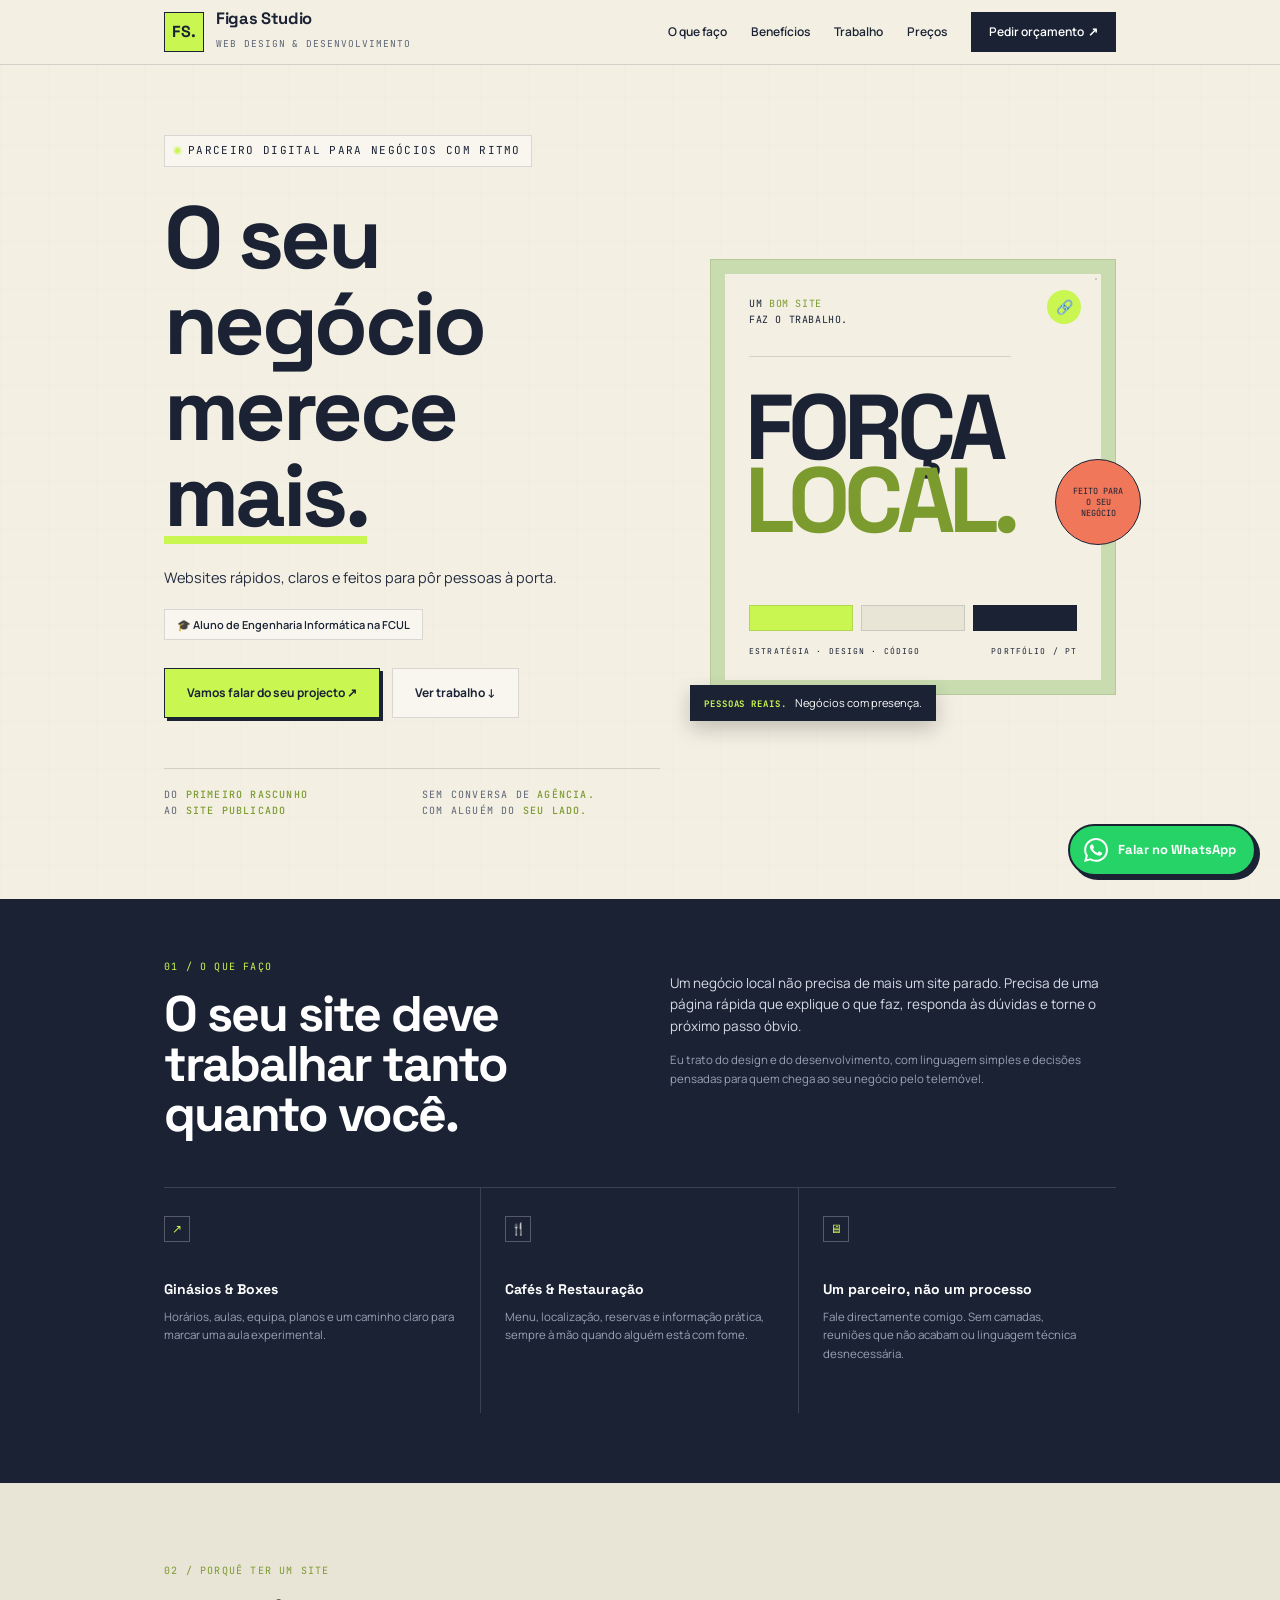
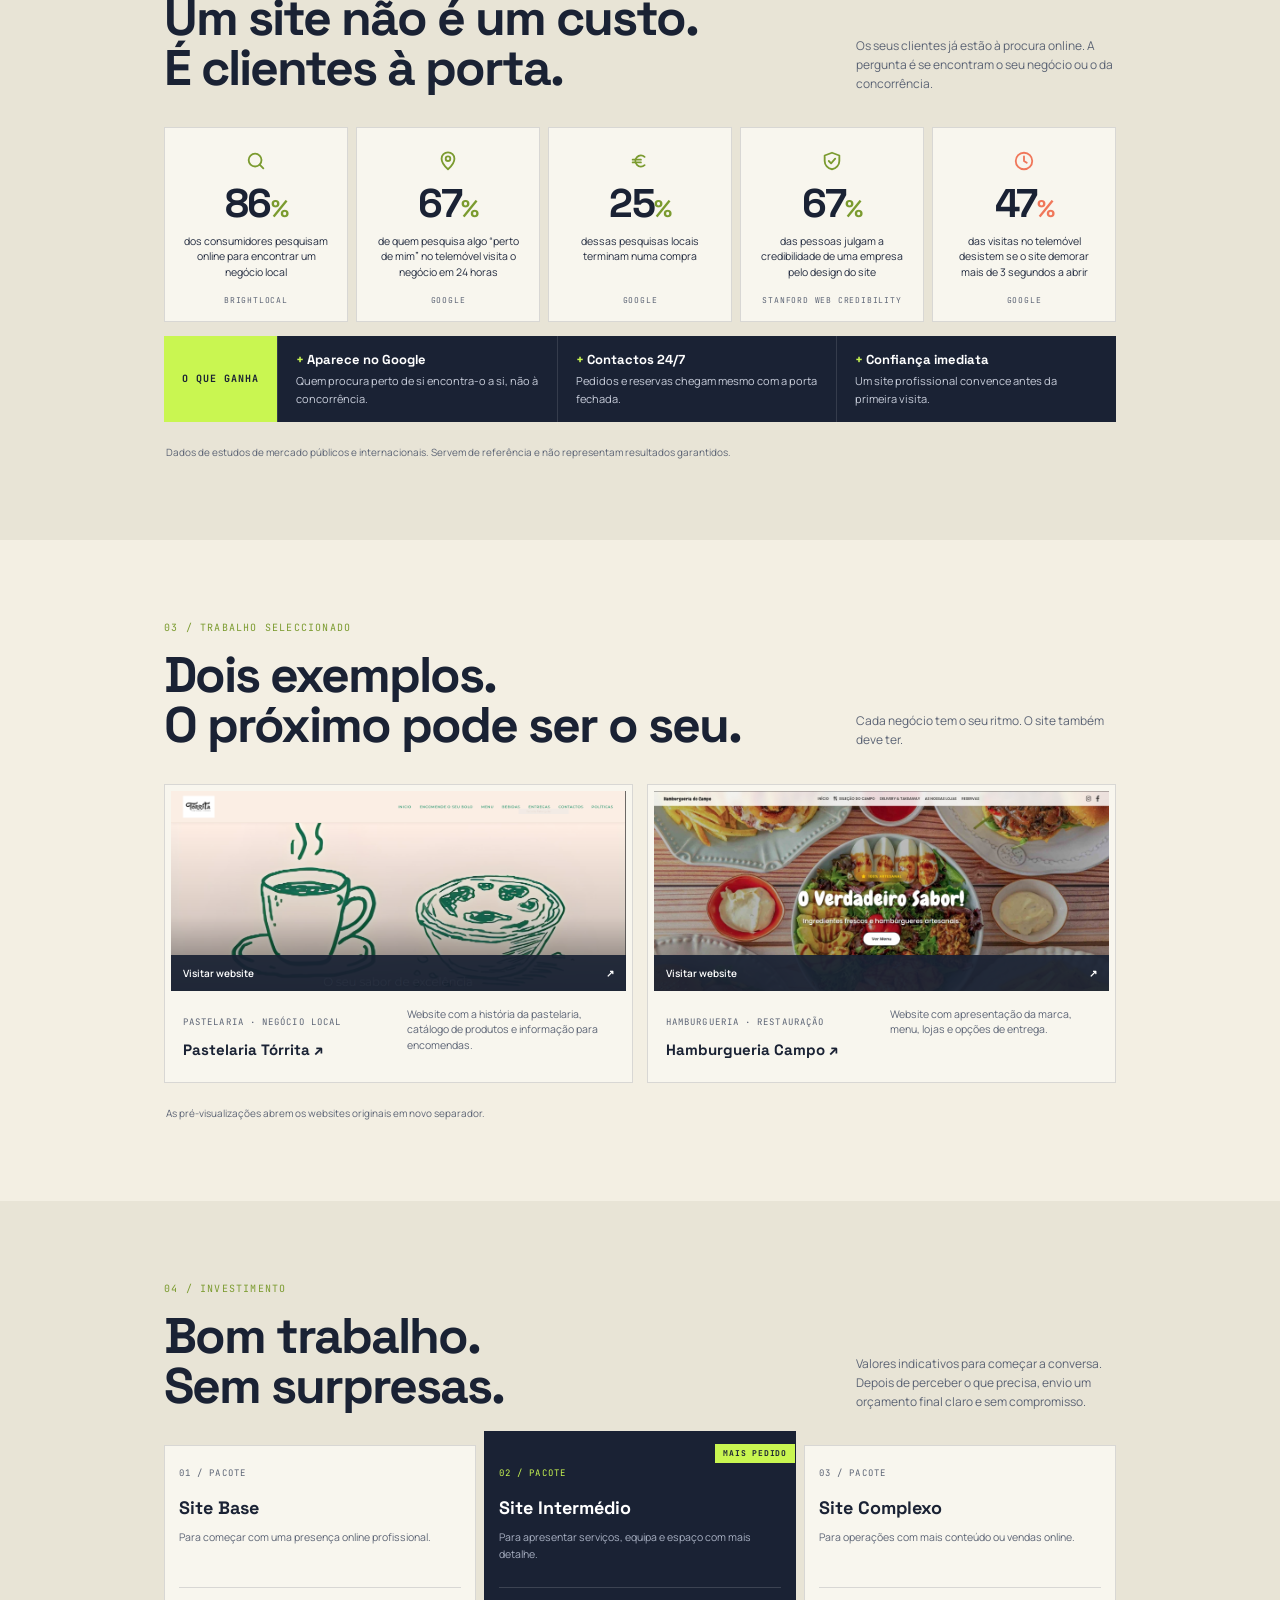
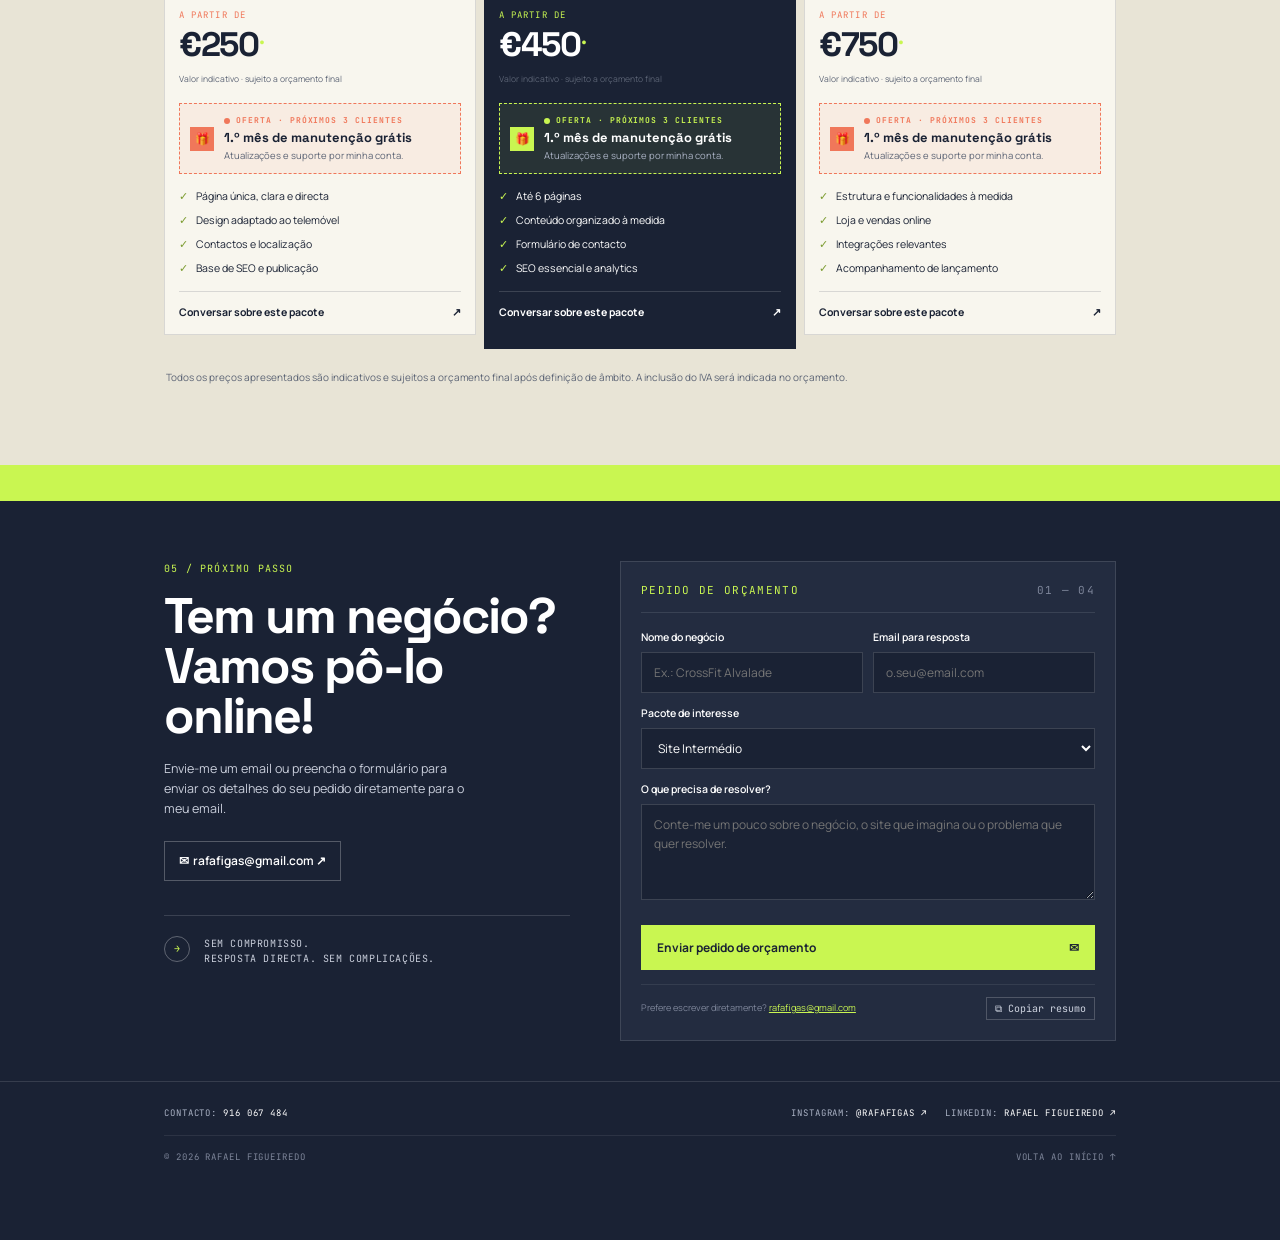
==== commit a85d4e59: "separação dos files e adaptação mobile" ====
--- a/index.html
+++ b/index.html
@@ -33,1451 +33,7 @@
     <link
         href="https://fonts.googleapis.com/css2?family=JetBrains+Mono:wght@400;500;700&family=Manrope:wght@400;500;600;700&family=Space+Grotesk:wght@500;600;700&display=swap"
         rel="stylesheet">
-    <style>
-        :root {
-            --cream: #f3efe3;
-            --cream2: #e8e4d6;
-            --paper: #f8f6ee;
-            --navy: #1a2234;
-            --navy2: #232c40;
-            --ink: #1a2234;
-            --lime: #c9f651;
-            --green: #7b9b2f;
-            --sage: #c9dcb0;
-            --coral: #f0775a;
-            --muted: #5c6475;
-            --line: rgba(26, 34, 52, .14);
-            --head: 'Space Grotesk', sans-serif;
-            --body: 'Manrope', sans-serif;
-            --mono: 'JetBrains Mono', monospace;
-        }
-
-        * {
-            box-sizing: border-box;
-            margin: 0;
-            padding: 0
-        }
-
-        html {
-            scroll-behavior: smooth
-        }
-
-        body {
-            font-family: var(--body);
-            background: var(--cream);
-            color: var(--ink);
-            line-height: 1.6;
-            background-image: linear-gradient(var(--line) 1px, transparent 1px), linear-gradient(90deg, var(--line) 1px, transparent 1px);
-            background-size: 48px 48px;
-            background-attachment: fixed;
-            background-blend-mode: soft-light
-        }
-
-        a {
-            color: inherit;
-            text-decoration: none
-        }
-
-        .wrap {
-            max-width: 1000px;
-            margin: 0 auto;
-            padding: 0 24px
-        }
-
-        .mono {
-            font-family: var(--mono);
-            text-transform: uppercase;
-            letter-spacing: .12em;
-            font-size: 11px
-        }
-
-        /* header */
-        header {
-            position: sticky;
-            top: 0;
-            z-index: 50;
-            background: rgba(243, 239, 227, .88);
-            backdrop-filter: blur(10px);
-            border-bottom: 1px solid var(--line)
-        }
-
-        header .wrap {
-            display: flex;
-            align-items: center;
-            justify-content: space-between;
-            height: 64px
-        }
-
-        .brand {
-            display: flex;
-            align-items: center;
-            gap: 12px
-        }
-
-        .logo {
-            width: 40px;
-            height: 40px;
-            background: var(--lime);
-            display: grid;
-            place-items: center;
-            font-family: var(--head);
-            font-weight: 700;
-            font-size: 16px;
-            border: 1px solid var(--navy)
-        }
-
-        .brand b {
-            display: block;
-            font-family: var(--head);
-            font-size: 16.5px;
-            letter-spacing: -.02em;
-            line-height: 1.15
-        }
-
-        .brand small {
-            font-family: var(--mono);
-            font-size: 9.5px;
-            letter-spacing: .1em;
-            text-transform: uppercase;
-            color: var(--muted)
-        }
-
-        nav {
-            display: flex;
-            align-items: center;
-            gap: 24px;
-            font-size: 12px;
-            font-weight: 600
-        }
-
-        nav a:not(.btn-nav) {
-            position: relative
-        }
-
-        nav a:not(.btn-nav)::after {
-            content: "";
-            position: absolute;
-            left: 0;
-            bottom: -4px;
-            height: 2px;
-            width: 0;
-            background: var(--lime);
-            transition: .25s
-        }
-
-        nav a:not(.btn-nav):hover::after {
-            width: 100%
-        }
-
-        .btn-nav {
-            background: var(--navy);
-            color: #fff;
-            padding: 10px 18px;
-            transition: .2s
-        }
-
-        .btn-nav:hover {
-            background: var(--green)
-        }
-
-        /* hero */
-        .hero {
-            padding: 70px 0 50px
-        }
-
-        .hero .grid {
-            display: grid;
-            grid-template-columns: 1.1fr .9fr;
-            gap: 50px;
-            align-items: center
-        }
-
-        .tag {
-            display: inline-flex;
-            align-items: center;
-            gap: 8px;
-            border: 1px solid var(--line);
-            background: var(--paper);
-            padding: 6px 10px;
-            margin-bottom: 28px
-        }
-
-        .tag i {
-            width: 5px;
-            height: 5px;
-            background: var(--lime);
-            border-radius: 50%;
-            display: block;
-            box-shadow: 0 0 0 2px rgba(201, 246, 81, .4)
-        }
-
-        h1 {
-            font-family: var(--head);
-            font-size: clamp(52px, 8vw, 88px);
-            line-height: .98;
-            letter-spacing: -.04em;
-            font-weight: 700
-        }
-
-        h1 u {
-            text-decoration: none;
-            background: linear-gradient(var(--lime), var(--lime)) 0 92%/100% 8px no-repeat
-        }
-
-        .hero p.lead {
-            margin-top: 26px;
-            max-width: 410px;
-            color: var(--navy2);
-            font-size: 14.5px
-        }
-
-        .badge {
-            display: inline-flex;
-            align-items: center;
-            gap: 8px;
-            border: 1px solid var(--line);
-            background: var(--paper);
-            padding: 6px 12px;
-            font-size: 11px;
-            margin-top: 20px;
-            font-weight: 600
-        }
-
-        .cta {
-            display: flex;
-            gap: 12px;
-            margin-top: 28px
-        }
-
-        .btn {
-            display: inline-flex;
-            align-items: center;
-            gap: 14px;
-            padding: 14px 22px;
-            font-size: 12px;
-            font-weight: 700;
-            border: 1px solid var(--navy);
-            transition: .2s
-        }
-
-        .btn.lime {
-            background: var(--lime);
-            box-shadow: 3px 3px 0 var(--navy)
-        }
-
-        .btn.lime:hover {
-            transform: translate(-2px, -2px);
-            box-shadow: 5px 5px 0 var(--navy)
-        }
-
-        .btn.ghost {
-            background: var(--paper);
-            border-color: var(--line)
-        }
-
-        .btn.ghost:hover {
-            border-color: var(--navy)
-        }
-
-        .hero-note {
-            display: grid;
-            grid-template-columns: 1fr 1fr;
-            gap: 20px;
-            margin-top: 50px;
-            padding-top: 18px;
-            border-top: 1px solid var(--line);
-            color: var(--muted);
-            font-size: 10px
-        }
-
-        .hero-note span b {
-            color: var(--green);
-            font-weight: 500
-        }
-
-        /* poster */
-        .poster-wrap {
-            position: relative;
-            padding: 14px;
-            background: var(--sage);
-            animation: float 6s ease-in-out infinite;
-            border: 1px solid #b5ca98
-        }
-
-        @keyframes float {
-            50% {
-                transform: translateY(-8px)
-            }
-        }
-
-        .poster {
-            background: var(--cream);
-            padding: 22px 24px;
-            aspect-ratio: 1/1.08;
-            position: relative;
-            display: flex;
-            flex-direction: column;
-            background-image: radial-gradient(rgba(26, 34, 52, .18) 1px, transparent 1px);
-            background-size: 10px 10px;
-            background-position: right top;
-            background-repeat: no-repeat
-        }
-
-        .poster .top {
-            font-family: var(--mono);
-            font-size: 10px;
-            letter-spacing: .06em;
-            color: var(--navy);
-            padding-bottom: 28px;
-            border-bottom: 1px solid var(--line);
-            width: 80%
-        }
-
-        .poster .top span {
-            color: var(--green)
-        }
-
-        .poster .ic {
-            position: absolute;
-            right: 20px;
-            top: 16px;
-            width: 34px;
-            height: 34px;
-            border-radius: 50%;
-            background: var(--lime);
-            display: grid;
-            place-items: center;
-            font-size: 14px
-        }
-
-        .poster .big {
-            font-family: var(--head);
-            font-weight: 700;
-            letter-spacing: -.06em;
-            line-height: .8;
-            font-size: clamp(58px, 8vw, 92px);
-            margin-top: 34px;
-            margin-left: -4px
-        }
-
-        .poster .big .g {
-            color: var(--green)
-        }
-
-        .swatches {
-            display: grid;
-            grid-template-columns: repeat(3, 1fr);
-            gap: 8px;
-            margin-top: auto
-        }
-
-        .swatches i {
-            height: 26px;
-            display: block;
-            border: 1px solid var(--line)
-        }
-
-        .poster .foot {
-            display: flex;
-            justify-content: space-between;
-            margin-top: 14px;
-            font-family: var(--mono);
-            font-size: 8px;
-            letter-spacing: .14em
-        }
-
-        .stamp {
-            position: absolute;
-            right: -26px;
-            top: 46%;
-            width: 86px;
-            height: 86px;
-            border-radius: 50%;
-            background: var(--coral);
-            display: grid;
-            place-items: center;
-            text-align: center;
-            font-family: var(--mono);
-            font-size: 8.5px;
-            line-height: 1.3;
-            text-transform: uppercase;
-            padding: 14px;
-            animation: spin 18s linear infinite;
-            border: 1px solid var(--navy)
-        }
-
-        @keyframes spin {
-            to {
-                transform: rotate(360deg)
-            }
-        }
-
-        .pill {
-            position: absolute;
-            left: -20px;
-            bottom: -26px;
-            background: var(--navy);
-            color: #fff;
-            padding: 9px 14px;
-            font-size: 11px;
-            box-shadow: 0 8px 20px rgba(0, 0, 0, .2)
-        }
-
-        .pill b {
-            color: var(--lime);
-            font-family: var(--mono);
-            font-size: 9px;
-            letter-spacing: .1em;
-            text-transform: uppercase;
-            margin-right: 8px
-        }
-
-        /* sections */
-        .dark {
-            background: var(--navy);
-            color: #fff;
-            padding: 60px 0 0;
-            margin-top: 30px;
-            position: relative
-        }
-
-        .eyebrow {
-            font-family: var(--mono);
-            font-size: 10px;
-            letter-spacing: .12em;
-            text-transform: uppercase;
-            color: var(--green)
-        }
-
-        .dark .eyebrow {
-            color: var(--lime)
-        }
-
-        h2 {
-            font-family: var(--head);
-            font-size: clamp(34px, 5vw, 50px);
-            line-height: 1;
-            letter-spacing: -.04em;
-            font-weight: 700;
-            margin-top: 14px
-        }
-
-        .split {
-            display: grid;
-            grid-template-columns: 1fr 1fr;
-            gap: 60px;
-            align-items: start
-        }
-
-        .split .txt {
-            color: #d8dce6;
-            font-size: 13.5px;
-            padding-top: 14px
-        }
-
-        .split .txt p+p {
-            margin-top: 14px;
-            font-size: 11.5px;
-            color: #9aa2b4
-        }
-
-        .cards {
-            display: grid;
-            grid-template-columns: repeat(3, 1fr);
-            margin-top: 48px;
-            border-top: 1px solid rgba(255, 255, 255, .14)
-        }
-
-        .cards>div {
-            padding: 28px 24px 50px 0;
-            border-right: 1px solid rgba(255, 255, 255, .14);
-            transition: .3s
-        }
-
-        .cards>div+div {
-            padding-left: 24px
-        }
-
-        .cards>div:last-child {
-            border-right: 0
-        }
-
-        .cards>div:hover {
-            transform: translateY(-4px)
-        }
-
-        .cards .i {
-            width: 26px;
-            height: 26px;
-            border: 1px solid rgba(255, 255, 255, .25);
-            display: grid;
-            place-items: center;
-            font-size: 12px;
-            margin-bottom: 36px;
-            color: var(--lime)
-        }
-
-        .cards div:nth-child(2) .i {
-            color: var(--coral)
-        }
-
-        .cards h3 {
-            font-family: var(--head);
-            font-size: 14px;
-            margin-bottom: 8px
-        }
-
-        .cards p {
-            font-size: 11.5px;
-            color: #9aa2b4
-        }
-
-        section.light {
-            padding: 80px 0
-        }
-
-        section.alt {
-            background: var(--cream2)
-        }
-
-        /* benefícios: porquê ter um site */
-        .stats {
-            display: grid;
-            grid-template-columns: repeat(5, 1fr);
-            gap: 8px;
-            margin-top: 34px
-        }
-
-        .stat {
-            background: var(--paper);
-            border: 1px solid var(--line);
-            padding: 22px 14px 14px;
-            text-align: center;
-            display: flex;
-            flex-direction: column;
-            align-items: center;
-            transition: .3s
-        }
-
-        .stat:hover {
-            transform: translateY(-4px);
-            border-color: var(--navy);
-            box-shadow: 4px 4px 0 var(--lime)
-        }
-
-        .stat svg {
-            width: 22px;
-            height: 22px;
-            stroke: var(--green);
-            fill: none;
-            stroke-width: 2;
-            stroke-linecap: round;
-            stroke-linejoin: round
-        }
-
-        .stat:nth-child(5) svg {
-            stroke: var(--coral)
-        }
-
-        .stat b {
-            display: block;
-            font-family: var(--head);
-            font-size: 40px;
-            letter-spacing: -.04em;
-            line-height: 1;
-            margin: 12px 0 10px
-        }
-
-        .stat b small {
-            font-size: 24px;
-            color: var(--green)
-        }
-
-        .stat:nth-child(5) b small {
-            color: var(--coral)
-        }
-
-        .stat p {
-            font-size: 10.5px;
-            line-height: 1.45;
-            color: var(--navy2)
-        }
-
-        .stat cite {
-            margin-top: auto;
-            padding-top: 14px;
-            font-family: var(--mono);
-            font-style: normal;
-            font-size: 8px;
-            letter-spacing: .1em;
-            text-transform: uppercase;
-            color: var(--muted)
-        }
-
-        .gains {
-            display: grid;
-            grid-template-columns: auto repeat(3, 1fr);
-            align-items: stretch;
-            margin-top: 14px;
-            background: var(--navy);
-            color: #fff
-        }
-
-        .gains .gl {
-            background: var(--lime);
-            color: var(--navy);
-            font-family: var(--mono);
-            font-size: 10px;
-            font-weight: 700;
-            letter-spacing: .1em;
-            text-transform: uppercase;
-            padding: 16px 18px;
-            display: flex;
-            align-items: center
-        }
-
-        .gains div {
-            padding: 14px 18px;
-            font-size: 11px;
-            color: #c9cedb;
-            border-left: 1px solid rgba(255, 255, 255, .12)
-        }
-
-        .gains div b {
-            display: block;
-            font-family: var(--head);
-            font-size: 13px;
-            color: #fff;
-            margin-bottom: 2px
-        }
-
-        .gains div b::before {
-            content: "+ ";
-            color: var(--lime)
-        }
-
-        @media(max-width:900px) {
-            .stats {
-                grid-template-columns: repeat(2, 1fr)
-            }
-
-            .stat:last-child {
-                grid-column: 1 / -1
-            }
-
-            .gains {
-                grid-template-columns: 1fr
-            }
-
-            .gains div {
-                border-left: 0;
-                border-top: 1px solid rgba(255, 255, 255, .12)
-            }
-        }
-
-        .head2 {
-            display: flex;
-            justify-content: space-between;
-            align-items: flex-end;
-            gap: 40px
-        }
-
-        .head2 p {
-            font-size: 12px;
-            color: var(--muted);
-            max-width: 260px
-        }
-
-        .projects {
-            display: grid;
-            grid-template-columns: 1fr 1fr;
-            gap: 14px;
-            margin-top: 34px
-        }
-
-        .proj {
-            background: var(--paper);
-            border: 1px solid var(--line);
-            padding: 6px;
-            transition: .3s
-        }
-
-        .proj:hover {
-            transform: translateY(-4px);
-            box-shadow: 0 14px 30px rgba(26, 34, 52, .12)
-        }
-
-        .shot {
-            height: 200px;
-            position: relative;
-            overflow: hidden;
-            display: block;
-            background: var(--navy2)
-        }
-
-        .shot-img {
-            width: 100%;
-            height: 100%;
-            object-fit: cover;
-            object-position: top center;
-            display: block;
-            transition: transform .4s ease
-        }
-
-        .shot:hover .shot-img {
-            transform: scale(1.05)
-        }
-
-        .shot .bar {
-            position: absolute;
-            left: 0;
-            right: 0;
-            bottom: 0;
-            background: rgba(26, 34, 52, .92);
-            color: #fff;
-            font-size: 10px;
-            font-weight: 600;
-            padding: 10px 12px;
-            display: flex;
-            justify-content: space-between;
-            transform: translateY(0);
-            transition: .3s;
-            z-index: 2
-        }
-
-        .shot:hover .bar {
-            background: var(--navy)
-        }
-
-        .pinfo {
-            display: grid;
-            grid-template-columns: 1fr 1fr;
-            gap: 16px;
-            padding: 16px 12px 14px
-        }
-
-        .pinfo .mono {
-            font-size: 9px;
-            color: var(--muted)
-        }
-
-        .pinfo h3 {
-            font-family: var(--head);
-            font-size: 15px;
-            margin-top: 6px
-        }
-
-        .pinfo h3 a {
-            transition: color .2s
-        }
-
-        .pinfo h3 a:hover {
-            color: var(--green)
-        }
-
-        .pinfo p {
-            font-size: 10.5px;
-            color: var(--muted);
-            line-height: 1.5
-        }
-
-        .note {
-            font-size: 10px;
-            color: var(--muted);
-            margin-top: 22px;
-            padding-left: 2px
-        }
-
-        .prices {
-            display: grid;
-            grid-template-columns: repeat(3, 1fr);
-            gap: 8px;
-            margin-top: 34px;
-            align-items: stretch
-        }
-
-        .price {
-            background: var(--paper);
-            border: 1px solid var(--line);
-            padding: 20px 14px 14px;
-            display: flex;
-            flex-direction: column;
-            position: relative;
-            transition: .3s
-        }
-
-        .price:hover {
-            transform: translateY(-4px)
-        }
-
-        .price.feat {
-            background: var(--navy);
-            color: #fff;
-            margin: -14px 0;
-            padding-top: 34px;
-            padding-bottom: 28px
-        }
-
-        .price .mono {
-            font-size: 9px;
-            color: var(--muted)
-        }
-
-        .price.feat .mono {
-            color: var(--lime)
-        }
-
-        .price h3 {
-            font-family: var(--head);
-            font-size: 18px;
-            margin: 14px 0 6px
-        }
-
-        .price>p {
-            font-size: 10.5px;
-            color: var(--muted);
-            min-height: 44px
-        }
-
-        .price.feat>p {
-            color: #aab2c4
-        }
-
-        .from {
-            margin-top: 14px;
-            padding-top: 12px;
-            border-top: 1px solid var(--line)
-        }
-
-        .price.feat .from {
-            border-color: rgba(255, 255, 255, .15)
-        }
-
-        .from .mono {
-            color: var(--coral)
-        }
-
-        .from b {
-            display: block;
-            font-family: var(--head);
-            font-size: 34px;
-            letter-spacing: -.04em;
-            line-height: 1.1
-        }
-
-        .from b sup {
-            color: var(--lime);
-            font-size: 20px
-        }
-
-        .from small {
-            font-size: 8.5px;
-            color: var(--muted)
-        }
-
-        .price ul {
-            list-style: none;
-            margin: 14px 0;
-            font-size: 10.5px;
-            display: grid;
-            gap: 7px
-        }
-
-        .price li::before {
-            content: "✓";
-            color: var(--green);
-            margin-right: 8px
-        }
-
-        .price.feat li::before {
-            color: var(--lime)
-        }
-
-        .price .go {
-            margin-top: auto;
-            padding-top: 12px;
-            border-top: 1px solid var(--line);
-            display: flex;
-            justify-content: space-between;
-            font-size: 10.5px;
-            font-weight: 700
-        }
-
-        .price.feat .go {
-            border-color: rgba(255, 255, 255, .15)
-        }
-
-        .price .go:hover {
-            color: var(--green)
-        }
-
-        .price.feat .go:hover {
-            color: var(--lime)
-        }
-
-        .ribbon {
-            position: absolute;
-            right: 0;
-            top: 12px;
-            background: var(--lime);
-            color: var(--navy);
-            font-family: var(--mono);
-            font-size: 8px;
-            letter-spacing: .1em;
-            text-transform: uppercase;
-            padding: 3px 8px;
-            font-weight: 700
-        }
-
-        /* promo: 1.º mês de manutenção grátis */
-        .promo {
-            position: relative;
-            margin-top: 14px;
-            padding: 10px 12px 10px 44px;
-            border: 1px dashed var(--coral);
-            background: rgba(240, 119, 90, .08);
-            overflow: hidden
-        }
-
-        .promo::after {
-            content: "";
-            position: absolute;
-            inset: 0;
-            background: linear-gradient(110deg, transparent 30%, rgba(255, 255, 255, .35) 50%, transparent 70%);
-            transform: translateX(-100%);
-            animation: promoShine 4.5s ease-in-out infinite;
-            pointer-events: none
-        }
-
-        @keyframes promoShine {
-
-            60%,
-            100% {
-                transform: translateX(100%)
-            }
-        }
-
-        .promo-ico {
-            position: absolute;
-            left: 10px;
-            top: 50%;
-            transform: translateY(-50%);
-            width: 24px;
-            height: 24px;
-            display: grid;
-            place-items: center;
-            background: var(--coral);
-            color: #fff;
-            font-size: 12px;
-            animation: promoWiggle 3s ease-in-out infinite
-        }
-
-        @keyframes promoWiggle {
-
-            0%,
-            85%,
-            100% {
-                transform: translateY(-50%) rotate(0)
-            }
-
-            90% {
-                transform: translateY(-50%) rotate(-12deg)
-            }
-
-            95% {
-                transform: translateY(-50%) rotate(12deg)
-            }
-        }
-
-        .promo .promo-tag {
-            display: flex;
-            align-items: center;
-            gap: 6px;
-            font-family: var(--mono);
-            font-size: 8px;
-            letter-spacing: .12em;
-            text-transform: uppercase;
-            color: var(--coral);
-            font-weight: 700
-        }
-
-        .promo .promo-tag i {
-            width: 6px;
-            height: 6px;
-            border-radius: 50%;
-            background: var(--coral);
-            animation: promoPulse 1.6s ease-out infinite
-        }
-
-        @keyframes promoPulse {
-            0% {
-                box-shadow: 0 0 0 0 rgba(240, 119, 90, .6)
-            }
-
-            100% {
-                box-shadow: 0 0 0 7px rgba(240, 119, 90, 0)
-            }
-        }
-
-        .promo strong {
-            display: block;
-            font-family: var(--head);
-            font-size: 13px;
-            line-height: 1.25;
-            margin-top: 3px
-        }
-
-        .promo small {
-            display: block;
-            font-size: 9.5px;
-            color: var(--muted);
-            margin-top: 2px
-        }
-
-        .price.feat .promo {
-            border-color: var(--lime);
-            background: rgba(201, 246, 81, .08)
-        }
-
-        .price.feat .promo::after {
-            background: linear-gradient(110deg, transparent 30%, rgba(201, 246, 81, .18) 50%, transparent 70%)
-        }
-
-        .price.feat .promo-ico {
-            background: var(--lime);
-            color: var(--navy)
-        }
-
-        .price.feat .promo .promo-tag {
-            color: var(--lime)
-        }
-
-        .price.feat .promo .promo-tag i {
-            background: var(--lime);
-            animation-name: promoPulseLime
-        }
-
-        @keyframes promoPulseLime {
-            0% {
-                box-shadow: 0 0 0 0 rgba(201, 246, 81, .6)
-            }
-
-            100% {
-                box-shadow: 0 0 0 7px rgba(201, 246, 81, 0)
-            }
-        }
-
-        .price.feat .promo small {
-            color: #aab2c4
-        }
-
-        @media (prefers-reduced-motion: reduce) {
-
-            .promo::after,
-            .promo-ico,
-            .promo .promo-tag i {
-                animation: none
-            }
-        }
-
-        /* contact */
-        #contacto {
-            background: var(--navy);
-            color: #fff;
-            padding: 0
-        }
-
-        #contacto .stripe {
-            height: 36px;
-            background: var(--lime)
-        }
-
-        #contacto .inner {
-            padding: 60px 0 40px
-        }
-
-        .cgrid {
-            display: grid;
-            grid-template-columns: .9fr 1.1fr;
-            gap: 50px
-        }
-
-        .mailbtn {
-            display: inline-flex;
-            gap: 14px;
-            align-items: center;
-            border: 1px solid rgba(255, 255, 255, .25);
-            padding: 9px 14px;
-            font-size: 12px;
-            font-weight: 600;
-            margin-top: 22px;
-            transition: .2s
-        }
-
-        .mailbtn:hover {
-            background: var(--lime);
-            color: var(--navy);
-            border-color: var(--lime)
-        }
-
-        .promise {
-            margin-top: 34px;
-            padding-top: 20px;
-            border-top: 1px solid rgba(255, 255, 255, .14);
-            display: flex;
-            gap: 14px;
-            font-family: var(--mono);
-            font-size: 10px;
-            text-transform: uppercase;
-            letter-spacing: .06em;
-            line-height: 1.5;
-            color: #c9cedb
-        }
-
-        .promise i {
-            width: 26px;
-            height: 26px;
-            border: 1px solid rgba(255, 255, 255, .3);
-            border-radius: 50%;
-            display: grid;
-            place-items: center;
-            flex: none;
-            font-style: normal;
-            color: var(--lime)
-        }
-
-        .form {
-            background: var(--navy2);
-            border: 1px solid rgba(255, 255, 255, .12);
-            padding: 20px
-        }
-
-        .form .fh {
-            display: flex;
-            justify-content: space-between;
-            color: var(--lime);
-            padding-bottom: 12px;
-            border-bottom: 1px solid rgba(255, 255, 255, .1);
-            margin-bottom: 16px
-        }
-
-        .form .fh span:last-child {
-            color: #7e869a
-        }
-
-        .row {
-            display: grid;
-            grid-template-columns: 1fr 1fr;
-            gap: 10px
-        }
-
-        label {
-            display: block;
-            font-size: 10.5px;
-            font-weight: 600;
-            margin-bottom: 6px;
-            margin-top: 12px
-        }
-
-        input,
-        select,
-        textarea {
-            width: 100%;
-            background: var(--navy);
-            border: 1px solid rgba(255, 255, 255, .15);
-            color: #fff;
-            padding: 10px 12px;
-            font: inherit;
-            font-size: 12px;
-            transition: .2s;
-            border-radius: 0
-        }
-
-        input:focus,
-        select:focus,
-        textarea:focus {
-            outline: 0;
-            border-color: var(--lime);
-            box-shadow: 0 0 0 2px rgba(201, 246, 81, .2)
-        }
-
-        textarea {
-            height: 96px;
-            resize: vertical
-        }
-
-        .submit {
-            width: 100%;
-            margin-top: 18px;
-            background: var(--lime);
-            color: var(--navy);
-            border: 0;
-            padding: 14px 16px;
-            font: 700 12px var(--body);
-            display: flex;
-            justify-content: space-between;
-            cursor: pointer;
-            transition: .2s
-        }
-
-        .submit:hover {
-            background: #d8ff6a
-        }
-
-        .submit:disabled {
-            opacity: .65;
-            cursor: not-allowed;
-        }
-
-        .form-status {
-            display: none;
-            margin-top: 14px;
-            padding: 12px 14px;
-            font-size: 11.5px;
-            line-height: 1.5;
-            border-left: 3px solid transparent;
-        }
-
-        .form-status.success {
-            display: block;
-            background: rgba(201, 246, 81, .1);
-            border-color: var(--lime);
-            color: #d8ff6a;
-        }
-
-        .form-status.error {
-            display: block;
-            background: rgba(240, 119, 90, .12);
-            border-color: var(--coral);
-            color: #ffb4a2;
-        }
-
-        .form-footer-note {
-            display: flex;
-            justify-content: space-between;
-            align-items: center;
-            gap: 12px;
-            margin-top: 14px;
-            padding-top: 12px;
-            border-top: 1px solid rgba(255, 255, 255, .08);
-            font-size: 11px;
-            color: #7e869a;
-        }
-
-        .form-footer-note a {
-            color: var(--lime);
-            text-decoration: underline;
-        }
-
-        .copy-btn {
-            background: transparent;
-            border: 1px solid rgba(255, 255, 255, .2);
-            color: #cfd4e0;
-            padding: 4px 8px;
-            font-size: 10px;
-            font-family: var(--mono);
-            cursor: pointer;
-            transition: .2s;
-            white-space: nowrap;
-        }
-
-        .copy-btn:hover {
-            border-color: var(--lime);
-            color: var(--lime);
-        }
-
-        footer {
-            border-top: 1px solid rgba(255, 255, 255, .12);
-            padding: 24px 0 76px;
-            font-family: var(--mono);
-            font-size: 9px;
-            letter-spacing: .1em;
-            text-transform: uppercase;
-            color: #7e869a
-        }
-
-        footer .wrap {
-            display: flex;
-            flex-direction: column;
-            gap: 14px
-        }
-
-        .footer-row {
-            display: flex;
-            justify-content: space-between;
-            align-items: center;
-            flex-wrap: wrap;
-            gap: 12px
-        }
-
-        .footer-contacts {
-            padding-bottom: 14px;
-            border-bottom: 1px solid rgba(255, 255, 255, .08);
-            gap: 16px;
-            color: #aab2c4
-        }
-
-        .footer-contacts-group {
-            display: flex;
-            align-items: center;
-            flex-wrap: wrap;
-            gap: 18px
-        }
-
-        .footer-contacts a {
-            color: #fff;
-            transition: color .2s ease
-        }
-
-        .footer-contacts a:hover {
-            color: var(--lime)
-        }
-
-        .footer-meta {
-            color: #7e869a
-        }
-
-        footer a {
-            color: inherit;
-            text-decoration: none;
-            transition: color .2s ease;
-        }
-
-        footer a:hover {
-            color: var(--lime);
-        }
-
-        #top {
-            scroll-margin-top: 80px;
-        }
-
-        .reveal {
-            opacity: 0;
-            transform: translateY(24px);
-            transition: .7s
-        }
-
-        .reveal.in {
-            opacity: 1;
-            transform: none
-        }
-
-        @media(max-width:820px) {
-
-            .hero .grid,
-            .split,
-            .cgrid,
-            .projects,
-            .prices,
-            .cards {
-                grid-template-columns: 1fr
-            }
-
-            nav a:not(.btn-nav) {
-                display: none
-            }
-
-            .head2 {
-                flex-direction: column;
-                align-items: flex-start;
-                gap: 10px
-            }
-
-            .price.feat {
-                margin: 0
-            }
-
-            .cards>div {
-                border-right: 0;
-                border-bottom: 1px solid rgba(255, 255, 255, .14);
-                padding-left: 0 !important
-            }
-
-            .stamp {
-                right: -10px
-            }
-
-            .pill {
-                left: 0
-            }
-        }
-
-        /* WhatsApp Floating Button */
-        .whatsapp-float {
-            position: fixed;
-            bottom: 24px;
-            right: 24px;
-            z-index: 1000;
-            display: inline-flex;
-            align-items: center;
-            gap: 10px;
-            background: #25D366;
-            color: #ffffff;
-            padding: 12px 18px 12px 14px;
-            border-radius: 50px;
-            border: 2px solid var(--navy);
-            box-shadow: 4px 4px 0 var(--navy);
-            font-family: var(--head);
-            font-weight: 700;
-            font-size: 13px;
-            text-decoration: none;
-            cursor: pointer;
-            transition: transform .2s ease, box-shadow .2s ease, background-color .2s ease;
-        }
-
-        .whatsapp-float:hover {
-            transform: translate(-2px, -2px);
-            box-shadow: 6px 6px 0 var(--navy);
-            background: #20ba59;
-            color: #ffffff;
-        }
-
-        .whatsapp-icon {
-            width: 24px;
-            height: 24px;
-            flex-shrink: 0;
-            fill: currentColor;
-        }
-
-        .whatsapp-pulse {
-            position: absolute;
-            inset: -3px;
-            border-radius: 50px;
-            border: 2px solid #25D366;
-            opacity: 0;
-            animation: wa-pulse 2s infinite;
-            pointer-events: none;
-        }
-
-        @keyframes wa-pulse {
-            0% {
-                transform: scale(1);
-                opacity: .75;
-            }
-
-            100% {
-                transform: scale(1.15);
-                opacity: 0;
-            }
-        }
-
-        @media(max-width: 600px) {
-            .whatsapp-float {
-                bottom: 18px;
-                right: 18px;
-                padding: 12px;
-                border-radius: 50%;
-            }
-
-            .whatsapp-label {
-                display: none;
-            }
-
-            .whatsapp-pulse {
-                border-radius: 50%;
-            }
-        }
-    </style>
+    <link rel="stylesheet" href="style.css?v=2">
 </head>
 
 <body>
@@ -1835,140 +391,7 @@
         </a>
     </main>
 
-    <script>
-        const $ = id => document.getElementById(id);
-        const FORMSUBMIT_TOKEN = '502046567d93ac84271c934aaa588892';
-        const CONTACT_EMAIL = 'rafafigas@gmail.com';
-        function build() {
-            return `Pedido de orçamento
-Negócio: ${$('nome').value || 'Ainda não indicado'}
-Email para resposta: ${$('email').value || 'Ainda não indicado'}
-Pacote de interesse: ${$('pacote').value}
-O que precisa: ${$('msg').value || 'Ainda estou a definir.'}`;
-        }
-
-        const form = $('form');
-        const submitBtn = $('submitBtn');
-        const submitText = $('submitText');
-        const submitIcon = $('submitIcon');
-        const formStatus = $('formStatus');
-        const copyBtn = $('copyBtn');
-
-        function setStatus(msg, type) {
-            formStatus.className = `form-status ${type}`;
-            formStatus.innerHTML = msg;
-        }
-
-        function clearStatus() {
-            formStatus.className = 'form-status';
-            formStatus.innerHTML = '';
-        }
-
-        form.addEventListener('submit', async e => {
-            e.preventDefault();
-            clearStatus();
-
-            const nome = $('nome').value.trim();
-            const email = $('email').value.trim();
-            const pacote = $('pacote').value;
-            const msg = $('msg').value.trim();
-
-            if (!email || !email.includes('@')) {
-                setStatus('Por favor, indique um email de resposta válido.', 'error');
-                $('email').focus();
-                return;
-            }
-
-            submitBtn.disabled = true;
-            submitText.textContent = 'A enviar pedido...';
-            submitIcon.textContent = '⏳';
-
-            try {
-                const response = await fetch(`https://formsubmit.co/ajax/${FORMSUBMIT_TOKEN}`, {
-                    method: 'POST',
-                    headers: {
-                        'Content-Type': 'application/json',
-                        'Accept': 'application/json'
-                    },
-                    body: JSON.stringify({
-                        Nome: nome || 'Não indicado',
-                        Email: email,
-                        Pacote: pacote,
-                        Mensagem: msg || 'Ainda a definir',
-                        _subject: `Novo pedido de orçamento: ${nome || 'Website'} (${pacote})`,
-                        _replyto: email,
-                        _template: 'table',
-                        _captcha: 'false'
-                    })
-                });
-
-                const data = await response.json();
-
-                if (response.ok && (data.success === 'true' || data.success === true)) {
-                    setStatus(`✓ <b>Pedido enviado com sucesso!</b> Recebi a sua mensagem em ${CONTACT_EMAIL} e entrarei em contacto brevemente.`, 'success');
-                    form.reset();
-                    submitText.textContent = 'Pedido enviado!';
-                    submitIcon.textContent = '✓';
-                    setTimeout(() => {
-                        submitText.textContent = 'Enviar pedido de orçamento';
-                        submitIcon.textContent = '✉';
-                        submitBtn.disabled = false;
-                    }, 4000);
-                } else if (data.message && data.message.toLowerCase().includes('activation')) {
-                    setStatus(`✉️ <b>Ativação necessária:</b> O FormSubmit enviou um email para <b>${CONTACT_EMAIL}</b> com o assunto <i>"Action Required: Confirm your form"</i>. Por favor abra esse email e clique no botão <b>"Activate Form"</b> para ativar o recebimento.`, 'error');
-                    submitText.textContent = 'Aguardando ativação';
-                    submitIcon.textContent = '✉';
-                    submitBtn.disabled = false;
-                } else {
-                    throw new Error(data.message || 'Falha no envio');
-                }
-            } catch (err) {
-                console.error(err);
-                const msg = err.message || '';
-                if (msg.toLowerCase().includes('activation')) {
-                    setStatus(`✉️ <b>Ativação necessária:</b> O FormSubmit enviou um email para <b>${CONTACT_EMAIL}</b> com o botão <i>"Activate Form"</i>. Clique nele uma única vez para desbloquear os envios.`, 'error');
-                } else {
-                    setStatus(`Não foi possível enviar automaticamente (${msg || 'erro de rede'}). Pode <a href="mailto:${CONTACT_EMAIL}?subject=${encodeURIComponent('Pedido de orçamento')}&body=${encodeURIComponent(build())}" style="color:var(--lime);text-decoration:underline">clicar aqui para enviar pelo seu email</a> ou escrever para <b>${CONTACT_EMAIL}</b>.`, 'error');
-                }
-                submitText.textContent = 'Tentar novamente';
-                submitIcon.textContent = '✉';
-                submitBtn.disabled = false;
-            }
-        });
-
-        if (copyBtn) {
-            copyBtn.addEventListener('click', async () => {
-                try {
-                    await navigator.clipboard.writeText(build());
-                    copyBtn.textContent = '✓ Copiado!';
-                    setTimeout(() => { copyBtn.textContent = '⧉ Copiar resumo'; }, 2000);
-                } catch (_) {
-                    alert('Não foi possível copiar o texto automaticamente.');
-                }
-            });
-        }
-
-        document.querySelectorAll('[data-pack]').forEach(a => a.addEventListener('click', () => { $('pacote').value = a.dataset.pack; }));
-        const io = new IntersectionObserver(es => es.forEach(x => { if (x.isIntersecting) { x.target.classList.add('in'); io.unobserve(x.target) } }), { threshold: .12 });
-        document.querySelectorAll('.reveal').forEach(el => io.observe(el));
-
-        // Contagem animada dos números da secção "Porquê ter um site"
-        const reduceMotion = window.matchMedia('(prefers-reduced-motion: reduce)').matches;
-        const countIO = new IntersectionObserver(es => es.forEach(x => {
-            if (!x.isIntersecting) return;
-            countIO.unobserve(x.target);
-            const el = x.target, end = +el.dataset.count, dur = 1400, t0 = performance.now();
-            if (reduceMotion) return;
-            const step = t => {
-                const p = Math.min((t - t0) / dur, 1);
-                el.textContent = Math.round(end * (1 - Math.pow(1 - p, 3)));
-                if (p < 1) requestAnimationFrame(step);
-            };
-            el.textContent = '0';
-            requestAnimationFrame(step);
-        }), { threshold: .5 });
-        document.querySelectorAll('[data-count]').forEach(el => countIO.observe(el));
-    </script>
+    <script src="script.js"></script>
 </body>
 
-</html>+</html>
--- a/style.css
+++ b/style.css
@@ -0,0 +1,1725 @@
+:root {
+    --cream: #f3efe3;
+    --cream2: #e8e4d6;
+    --paper: #f8f6ee;
+    --navy: #1a2234;
+    --navy2: #232c40;
+    --ink: #1a2234;
+    --lime: #c9f651;
+    --green: #7b9b2f;
+    --sage: #c9dcb0;
+    --coral: #f0775a;
+    --muted: #5c6475;
+    --line: rgba(26, 34, 52, .14);
+    --head: 'Space Grotesk', sans-serif;
+    --body: 'Manrope', sans-serif;
+    --mono: 'JetBrains Mono', monospace;
+}
+
+* {
+    box-sizing: border-box;
+    margin: 0;
+    padding: 0
+}
+
+html {
+    scroll-behavior: smooth;
+    -webkit-text-size-adjust: 100%;
+}
+
+body {
+    font-family: var(--body);
+    background: var(--cream);
+    color: var(--ink);
+    line-height: 1.6;
+    background-image: linear-gradient(var(--line) 1px, transparent 1px), linear-gradient(90deg, var(--line) 1px, transparent 1px);
+    background-size: 48px 48px;
+    background-attachment: fixed;
+    background-blend-mode: soft-light;
+    overflow-x: hidden;
+    width: 100%;
+}
+
+a {
+    color: inherit;
+    text-decoration: none
+}
+
+.wrap {
+    max-width: 1000px;
+    margin: 0 auto;
+    padding: 0 24px
+}
+
+.mono {
+    font-family: var(--mono);
+    text-transform: uppercase;
+    letter-spacing: .12em;
+    font-size: 11px
+}
+
+/* header */
+header {
+    position: sticky;
+    top: 0;
+    z-index: 50;
+    background: rgba(243, 239, 227, .88);
+    backdrop-filter: blur(10px);
+    border-bottom: 1px solid var(--line)
+}
+
+header .wrap {
+    display: flex;
+    align-items: center;
+    justify-content: space-between;
+    height: 64px
+}
+
+.brand {
+    display: flex;
+    align-items: center;
+    gap: 12px
+}
+
+.logo {
+    width: 40px;
+    height: 40px;
+    background: var(--lime);
+    display: grid;
+    place-items: center;
+    font-family: var(--head);
+    font-weight: 700;
+    font-size: 16px;
+    border: 1px solid var(--navy)
+}
+
+.brand b {
+    display: block;
+    font-family: var(--head);
+    font-size: 16.5px;
+    letter-spacing: -.02em;
+    line-height: 1.15
+}
+
+.brand small {
+    font-family: var(--mono);
+    font-size: 9.5px;
+    letter-spacing: .1em;
+    text-transform: uppercase;
+    color: var(--muted)
+}
+
+nav {
+    display: flex;
+    align-items: center;
+    gap: 24px;
+    font-size: 12px;
+    font-weight: 600
+}
+
+nav a:not(.btn-nav) {
+    position: relative
+}
+
+nav a:not(.btn-nav)::after {
+    content: "";
+    position: absolute;
+    left: 0;
+    bottom: -4px;
+    height: 2px;
+    width: 0;
+    background: var(--lime);
+    transition: .25s
+}
+
+nav a:not(.btn-nav):hover::after {
+    width: 100%
+}
+
+.btn-nav {
+    background: var(--navy);
+    color: #fff;
+    padding: 10px 18px;
+    transition: .2s
+}
+
+.btn-nav:hover {
+    background: var(--green)
+}
+
+/* hero */
+.hero {
+    padding: 70px 0 50px
+}
+
+.hero .grid {
+    display: grid;
+    grid-template-columns: 1.1fr .9fr;
+    gap: 50px;
+    align-items: center
+}
+
+.tag {
+    display: inline-flex;
+    align-items: center;
+    gap: 8px;
+    border: 1px solid var(--line);
+    background: var(--paper);
+    padding: 6px 10px;
+    margin-bottom: 28px
+}
+
+.tag i {
+    width: 5px;
+    height: 5px;
+    background: var(--lime);
+    border-radius: 50%;
+    display: block;
+    box-shadow: 0 0 0 2px rgba(201, 246, 81, .4)
+}
+
+h1 {
+    font-family: var(--head);
+    font-size: clamp(52px, 8vw, 88px);
+    line-height: .98;
+    letter-spacing: -.04em;
+    font-weight: 700
+}
+
+h1 u {
+    text-decoration: none;
+    background: linear-gradient(var(--lime), var(--lime)) 0 92%/100% 8px no-repeat
+}
+
+.hero p.lead {
+    margin-top: 26px;
+    max-width: 410px;
+    color: var(--navy2);
+    font-size: 14.5px
+}
+
+.badge {
+    display: inline-flex;
+    align-items: center;
+    gap: 8px;
+    border: 1px solid var(--line);
+    background: var(--paper);
+    padding: 6px 12px;
+    font-size: 11px;
+    margin-top: 20px;
+    font-weight: 600
+}
+
+.cta {
+    display: flex;
+    gap: 12px;
+    margin-top: 28px
+}
+
+.btn {
+    display: inline-flex;
+    align-items: center;
+    gap: 14px;
+    padding: 14px 22px;
+    font-size: 12px;
+    font-weight: 700;
+    border: 1px solid var(--navy);
+    transition: .2s
+}
+
+.btn.lime {
+    background: var(--lime);
+    box-shadow: 3px 3px 0 var(--navy)
+}
+
+.btn.lime:hover {
+    transform: translate(-2px, -2px);
+    box-shadow: 5px 5px 0 var(--navy)
+}
+
+.btn.ghost {
+    background: var(--paper);
+    border-color: var(--line)
+}
+
+.btn.ghost:hover {
+    border-color: var(--navy)
+}
+
+.hero-note {
+    display: grid;
+    grid-template-columns: 1fr 1fr;
+    gap: 20px;
+    margin-top: 50px;
+    padding-top: 18px;
+    border-top: 1px solid var(--line);
+    color: var(--muted);
+    font-size: 10px
+}
+
+.hero-note span b {
+    color: var(--green);
+    font-weight: 500
+}
+
+/* poster */
+.poster-wrap {
+    position: relative;
+    padding: 14px;
+    background: var(--sage);
+    animation: float 6s ease-in-out infinite;
+    border: 1px solid #b5ca98
+}
+
+@keyframes float {
+    50% {
+        transform: translateY(-8px)
+    }
+}
+
+.poster {
+    background: var(--cream);
+    padding: 22px 24px;
+    aspect-ratio: 1/1.08;
+    position: relative;
+    display: flex;
+    flex-direction: column;
+    background-image: radial-gradient(rgba(26, 34, 52, .18) 1px, transparent 1px);
+    background-size: 10px 10px;
+    background-position: right top;
+    background-repeat: no-repeat
+}
+
+.poster .top {
+    font-family: var(--mono);
+    font-size: 10px;
+    letter-spacing: .06em;
+    color: var(--navy);
+    padding-bottom: 28px;
+    border-bottom: 1px solid var(--line);
+    width: 80%
+}
+
+.poster .top span {
+    color: var(--green)
+}
+
+.poster .ic {
+    position: absolute;
+    right: 20px;
+    top: 16px;
+    width: 34px;
+    height: 34px;
+    border-radius: 50%;
+    background: var(--lime);
+    display: grid;
+    place-items: center;
+    font-size: 14px
+}
+
+.poster .big {
+    font-family: var(--head);
+    font-weight: 700;
+    letter-spacing: -.06em;
+    line-height: .8;
+    font-size: clamp(58px, 8vw, 92px);
+    margin-top: 34px;
+    margin-left: -4px
+}
+
+.poster .big .g {
+    color: var(--green)
+}
+
+.swatches {
+    display: grid;
+    grid-template-columns: repeat(3, 1fr);
+    gap: 8px;
+    margin-top: auto
+}
+
+.swatches i {
+    height: 26px;
+    display: block;
+    border: 1px solid var(--line)
+}
+
+.poster .foot {
+    display: flex;
+    justify-content: space-between;
+    margin-top: 14px;
+    font-family: var(--mono);
+    font-size: 8px;
+    letter-spacing: .14em
+}
+
+.stamp {
+    position: absolute;
+    right: -26px;
+    top: 46%;
+    width: 86px;
+    height: 86px;
+    border-radius: 50%;
+    background: var(--coral);
+    display: grid;
+    place-items: center;
+    text-align: center;
+    font-family: var(--mono);
+    font-size: 8.5px;
+    line-height: 1.3;
+    text-transform: uppercase;
+    padding: 14px;
+    animation: spin 18s linear infinite;
+    border: 1px solid var(--navy)
+}
+
+@keyframes spin {
+    to {
+        transform: rotate(360deg)
+    }
+}
+
+.pill {
+    position: absolute;
+    left: -20px;
+    bottom: -26px;
+    background: var(--navy);
+    color: #fff;
+    padding: 9px 14px;
+    font-size: 11px;
+    box-shadow: 0 8px 20px rgba(0, 0, 0, .2)
+}
+
+.pill b {
+    color: var(--lime);
+    font-family: var(--mono);
+    font-size: 9px;
+    letter-spacing: .1em;
+    text-transform: uppercase;
+    margin-right: 8px
+}
+
+/* sections */
+.dark {
+    background: var(--navy);
+    color: #fff;
+    padding: 60px 0 0;
+    margin-top: 30px;
+    position: relative
+}
+
+.eyebrow {
+    font-family: var(--mono);
+    font-size: 10px;
+    letter-spacing: .12em;
+    text-transform: uppercase;
+    color: var(--green)
+}
+
+.dark .eyebrow {
+    color: var(--lime)
+}
+
+h2 {
+    font-family: var(--head);
+    font-size: clamp(34px, 5vw, 50px);
+    line-height: 1;
+    letter-spacing: -.04em;
+    font-weight: 700;
+    margin-top: 14px
+}
+
+.split {
+    display: grid;
+    grid-template-columns: 1fr 1fr;
+    gap: 60px;
+    align-items: start
+}
+
+.split .txt {
+    color: #d8dce6;
+    font-size: 13.5px;
+    padding-top: 14px
+}
+
+.split .txt p+p {
+    margin-top: 14px;
+    font-size: 11.5px;
+    color: #9aa2b4
+}
+
+.cards {
+    display: grid;
+    grid-template-columns: repeat(3, 1fr);
+    margin-top: 48px;
+    border-top: 1px solid rgba(255, 255, 255, .14)
+}
+
+.cards>div {
+    padding: 28px 24px 50px 0;
+    border-right: 1px solid rgba(255, 255, 255, .14);
+    transition: .3s
+}
+
+.cards>div+div {
+    padding-left: 24px
+}
+
+.cards>div:last-child {
+    border-right: 0
+}
+
+.cards>div:hover {
+    transform: translateY(-4px)
+}
+
+.cards .i {
+    width: 26px;
+    height: 26px;
+    border: 1px solid rgba(255, 255, 255, .25);
+    display: grid;
+    place-items: center;
+    font-size: 12px;
+    margin-bottom: 36px;
+    color: var(--lime)
+}
+
+.cards div:nth-child(2) .i {
+    color: var(--coral)
+}
+
+.cards h3 {
+    font-family: var(--head);
+    font-size: 14px;
+    margin-bottom: 8px
+}
+
+.cards p {
+    font-size: 11.5px;
+    color: #9aa2b4
+}
+
+section.light {
+    padding: 80px 0
+}
+
+section.alt {
+    background: var(--cream2)
+}
+
+/* benefícios: porquê ter um site */
+.stats {
+    display: grid;
+    grid-template-columns: repeat(5, 1fr);
+    gap: 8px;
+    margin-top: 34px
+}
+
+.stat {
+    background: var(--paper);
+    border: 1px solid var(--line);
+    padding: 22px 14px 14px;
+    text-align: center;
+    display: flex;
+    flex-direction: column;
+    align-items: center;
+    transition: .3s
+}
+
+.stat:hover {
+    transform: translateY(-4px);
+    border-color: var(--navy);
+    box-shadow: 4px 4px 0 var(--lime)
+}
+
+.stat svg {
+    width: 22px;
+    height: 22px;
+    stroke: var(--green);
+    fill: none;
+    stroke-width: 2;
+    stroke-linecap: round;
+    stroke-linejoin: round
+}
+
+.stat:nth-child(5) svg {
+    stroke: var(--coral)
+}
+
+.stat b {
+    display: block;
+    font-family: var(--head);
+    font-size: 40px;
+    letter-spacing: -.04em;
+    line-height: 1;
+    margin: 12px 0 10px
+}
+
+.stat b small {
+    font-size: 24px;
+    color: var(--green)
+}
+
+.stat:nth-child(5) b small {
+    color: var(--coral)
+}
+
+.stat p {
+    font-size: 10.5px;
+    line-height: 1.45;
+    color: var(--navy2)
+}
+
+.stat cite {
+    margin-top: auto;
+    padding-top: 14px;
+    font-family: var(--mono);
+    font-style: normal;
+    font-size: 8px;
+    letter-spacing: .1em;
+    text-transform: uppercase;
+    color: var(--muted)
+}
+
+.gains {
+    display: grid;
+    grid-template-columns: auto repeat(3, 1fr);
+    align-items: stretch;
+    margin-top: 14px;
+    background: var(--navy);
+    color: #fff
+}
+
+.gains .gl {
+    background: var(--lime);
+    color: var(--navy);
+    font-family: var(--mono);
+    font-size: 10px;
+    font-weight: 700;
+    letter-spacing: .1em;
+    text-transform: uppercase;
+    padding: 16px 18px;
+    display: flex;
+    align-items: center
+}
+
+.gains div {
+    padding: 14px 18px;
+    font-size: 11px;
+    color: #c9cedb;
+    border-left: 1px solid rgba(255, 255, 255, .12)
+}
+
+.gains div b {
+    display: block;
+    font-family: var(--head);
+    font-size: 13px;
+    color: #fff;
+    margin-bottom: 2px
+}
+
+.gains div b::before {
+    content: "+ ";
+    color: var(--lime)
+}
+
+@media(max-width:900px) {
+    .stats {
+        grid-template-columns: repeat(2, 1fr)
+    }
+
+    .stat:last-child {
+        grid-column: 1 / -1
+    }
+
+    .gains {
+        grid-template-columns: 1fr
+    }
+
+    .gains div {
+        border-left: 0;
+        border-top: 1px solid rgba(255, 255, 255, .12)
+    }
+}
+
+.head2 {
+    display: flex;
+    justify-content: space-between;
+    align-items: flex-end;
+    gap: 40px
+}
+
+.head2 p {
+    font-size: 12px;
+    color: var(--muted);
+    max-width: 260px
+}
+
+.projects {
+    display: grid;
+    grid-template-columns: 1fr 1fr;
+    gap: 14px;
+    margin-top: 34px
+}
+
+.proj {
+    background: var(--paper);
+    border: 1px solid var(--line);
+    padding: 6px;
+    transition: .3s
+}
+
+.proj:hover {
+    transform: translateY(-4px);
+    box-shadow: 0 14px 30px rgba(26, 34, 52, .12)
+}
+
+.shot {
+    height: 200px;
+    position: relative;
+    overflow: hidden;
+    display: block;
+    background: var(--navy2)
+}
+
+.shot-img {
+    width: 100%;
+    height: 100%;
+    object-fit: cover;
+    object-position: top center;
+    display: block;
+    transition: transform .4s ease
+}
+
+.shot:hover .shot-img {
+    transform: scale(1.05)
+}
+
+.shot .bar {
+    position: absolute;
+    left: 0;
+    right: 0;
+    bottom: 0;
+    background: rgba(26, 34, 52, .92);
+    color: #fff;
+    font-size: 10px;
+    font-weight: 600;
+    padding: 10px 12px;
+    display: flex;
+    justify-content: space-between;
+    transform: translateY(0);
+    transition: .3s;
+    z-index: 2
+}
+
+.shot:hover .bar {
+    background: var(--navy)
+}
+
+.pinfo {
+    display: grid;
+    grid-template-columns: 1fr 1fr;
+    gap: 16px;
+    padding: 16px 12px 14px
+}
+
+.pinfo .mono {
+    font-size: 9px;
+    color: var(--muted)
+}
+
+.pinfo h3 {
+    font-family: var(--head);
+    font-size: 15px;
+    margin-top: 6px
+}
+
+.pinfo h3 a {
+    transition: color .2s
+}
+
+.pinfo h3 a:hover {
+    color: var(--green)
+}
+
+.pinfo p {
+    font-size: 10.5px;
+    color: var(--muted);
+    line-height: 1.5
+}
+
+.note {
+    font-size: 10px;
+    color: var(--muted);
+    margin-top: 22px;
+    padding-left: 2px
+}
+
+.prices {
+    display: grid;
+    grid-template-columns: repeat(3, 1fr);
+    gap: 8px;
+    margin-top: 34px;
+    align-items: stretch
+}
+
+.price {
+    background: var(--paper);
+    border: 1px solid var(--line);
+    padding: 20px 14px 14px;
+    display: flex;
+    flex-direction: column;
+    position: relative;
+    transition: .3s
+}
+
+.price:hover {
+    transform: translateY(-4px)
+}
+
+.price.feat {
+    background: var(--navy);
+    color: #fff;
+    margin: -14px 0;
+    padding-top: 34px;
+    padding-bottom: 28px
+}
+
+.price .mono {
+    font-size: 9px;
+    color: var(--muted)
+}
+
+.price.feat .mono {
+    color: var(--lime)
+}
+
+.price h3 {
+    font-family: var(--head);
+    font-size: 18px;
+    margin: 14px 0 6px
+}
+
+.price>p {
+    font-size: 10.5px;
+    color: var(--muted);
+    min-height: 44px
+}
+
+.price.feat>p {
+    color: #aab2c4
+}
+
+.from {
+    margin-top: 14px;
+    padding-top: 12px;
+    border-top: 1px solid var(--line)
+}
+
+.price.feat .from {
+    border-color: rgba(255, 255, 255, .15)
+}
+
+.from .mono {
+    color: var(--coral)
+}
+
+.from b {
+    display: block;
+    font-family: var(--head);
+    font-size: 34px;
+    letter-spacing: -.04em;
+    line-height: 1.1
+}
+
+.from b sup {
+    color: var(--lime);
+    font-size: 20px
+}
+
+.from small {
+    font-size: 8.5px;
+    color: var(--muted)
+}
+
+.price ul {
+    list-style: none;
+    margin: 14px 0;
+    font-size: 10.5px;
+    display: grid;
+    gap: 7px
+}
+
+.price li::before {
+    content: "✓";
+    color: var(--green);
+    margin-right: 8px
+}
+
+.price.feat li::before {
+    color: var(--lime)
+}
+
+.price .go {
+    margin-top: auto;
+    padding-top: 12px;
+    border-top: 1px solid var(--line);
+    display: flex;
+    justify-content: space-between;
+    font-size: 10.5px;
+    font-weight: 700
+}
+
+.price.feat .go {
+    border-color: rgba(255, 255, 255, .15)
+}
+
+.price .go:hover {
+    color: var(--green)
+}
+
+.price.feat .go:hover {
+    color: var(--lime)
+}
+
+.ribbon {
+    position: absolute;
+    right: 0;
+    top: 12px;
+    background: var(--lime);
+    color: var(--navy);
+    font-family: var(--mono);
+    font-size: 8px;
+    letter-spacing: .1em;
+    text-transform: uppercase;
+    padding: 3px 8px;
+    font-weight: 700
+}
+
+/* promo: 1.º mês de manutenção grátis */
+.promo {
+    position: relative;
+    margin-top: 14px;
+    padding: 10px 12px 10px 44px;
+    border: 1px dashed var(--coral);
+    background: rgba(240, 119, 90, .08);
+    overflow: hidden
+}
+
+.promo::after {
+    content: "";
+    position: absolute;
+    inset: 0;
+    background: linear-gradient(110deg, transparent 30%, rgba(255, 255, 255, .35) 50%, transparent 70%);
+    transform: translateX(-100%);
+    animation: promoShine 4.5s ease-in-out infinite;
+    pointer-events: none
+}
+
+@keyframes promoShine {
+
+    60%,
+    100% {
+        transform: translateX(100%)
+    }
+}
+
+.promo-ico {
+    position: absolute;
+    left: 10px;
+    top: 50%;
+    transform: translateY(-50%);
+    width: 24px;
+    height: 24px;
+    display: grid;
+    place-items: center;
+    background: var(--coral);
+    color: #fff;
+    font-size: 12px;
+    animation: promoWiggle 3s ease-in-out infinite
+}
+
+@keyframes promoWiggle {
+
+    0%,
+    85%,
+    100% {
+        transform: translateY(-50%) rotate(0)
+    }
+
+    90% {
+        transform: translateY(-50%) rotate(-12deg)
+    }
+
+    95% {
+        transform: translateY(-50%) rotate(12deg)
+    }
+}
+
+.promo .promo-tag {
+    display: flex;
+    align-items: center;
+    gap: 6px;
+    font-family: var(--mono);
+    font-size: 8px;
+    letter-spacing: .12em;
+    text-transform: uppercase;
+    color: var(--coral);
+    font-weight: 700
+}
+
+.promo .promo-tag i {
+    width: 6px;
+    height: 6px;
+    border-radius: 50%;
+    background: var(--coral);
+    animation: promoPulse 1.6s ease-out infinite
+}
+
+@keyframes promoPulse {
+    0% {
+        box-shadow: 0 0 0 0 rgba(240, 119, 90, .6)
+    }
+
+    100% {
+        box-shadow: 0 0 0 7px rgba(240, 119, 90, 0)
+    }
+}
+
+.promo strong {
+    display: block;
+    font-family: var(--head);
+    font-size: 13px;
+    line-height: 1.25;
+    margin-top: 3px
+}
+
+.promo small {
+    display: block;
+    font-size: 9.5px;
+    color: var(--muted);
+    margin-top: 2px
+}
+
+.price.feat .promo {
+    border-color: var(--lime);
+    background: rgba(201, 246, 81, .08)
+}
+
+.price.feat .promo::after {
+    background: linear-gradient(110deg, transparent 30%, rgba(201, 246, 81, .18) 50%, transparent 70%)
+}
+
+.price.feat .promo-ico {
+    background: var(--lime);
+    color: var(--navy)
+}
+
+.price.feat .promo .promo-tag {
+    color: var(--lime)
+}
+
+.price.feat .promo .promo-tag i {
+    background: var(--lime);
+    animation-name: promoPulseLime
+}
+
+@keyframes promoPulseLime {
+    0% {
+        box-shadow: 0 0 0 0 rgba(201, 246, 81, .6)
+    }
+
+    100% {
+        box-shadow: 0 0 0 7px rgba(201, 246, 81, 0)
+    }
+}
+
+.price.feat .promo small {
+    color: #aab2c4
+}
+
+@media (prefers-reduced-motion: reduce) {
+
+    .promo::after,
+    .promo-ico,
+    .promo .promo-tag i {
+        animation: none
+    }
+}
+
+/* contact */
+#contacto {
+    background: var(--navy);
+    color: #fff;
+    padding: 0
+}
+
+#contacto .stripe {
+    height: 36px;
+    background: var(--lime)
+}
+
+#contacto .inner {
+    padding: 60px 0 40px
+}
+
+.cgrid {
+    display: grid;
+    grid-template-columns: .9fr 1.1fr;
+    gap: 50px
+}
+
+.mailbtn {
+    display: inline-flex;
+    gap: 14px;
+    align-items: center;
+    border: 1px solid rgba(255, 255, 255, .25);
+    padding: 9px 14px;
+    font-size: 12px;
+    font-weight: 600;
+    margin-top: 22px;
+    transition: .2s
+}
+
+.mailbtn:hover {
+    background: var(--lime);
+    color: var(--navy);
+    border-color: var(--lime)
+}
+
+.promise {
+    margin-top: 34px;
+    padding-top: 20px;
+    border-top: 1px solid rgba(255, 255, 255, .14);
+    display: flex;
+    gap: 14px;
+    font-family: var(--mono);
+    font-size: 10px;
+    text-transform: uppercase;
+    letter-spacing: .06em;
+    line-height: 1.5;
+    color: #c9cedb
+}
+
+.promise i {
+    width: 26px;
+    height: 26px;
+    border: 1px solid rgba(255, 255, 255, .3);
+    border-radius: 50%;
+    display: grid;
+    place-items: center;
+    flex: none;
+    font-style: normal;
+    color: var(--lime)
+}
+
+.form {
+    background: var(--navy2);
+    border: 1px solid rgba(255, 255, 255, .12);
+    padding: 20px
+}
+
+.form .fh {
+    display: flex;
+    justify-content: space-between;
+    color: var(--lime);
+    padding-bottom: 12px;
+    border-bottom: 1px solid rgba(255, 255, 255, .1);
+    margin-bottom: 16px
+}
+
+.form .fh span:last-child {
+    color: #7e869a
+}
+
+.row {
+    display: grid;
+    grid-template-columns: 1fr 1fr;
+    gap: 10px
+}
+
+label {
+    display: block;
+    font-size: 10.5px;
+    font-weight: 600;
+    margin-bottom: 6px;
+    margin-top: 12px
+}
+
+input,
+select,
+textarea {
+    width: 100%;
+    background: var(--navy);
+    border: 1px solid rgba(255, 255, 255, .15);
+    color: #fff;
+    padding: 10px 12px;
+    font: inherit;
+    font-size: 12px;
+    transition: .2s;
+    border-radius: 0
+}
+
+input:focus,
+select:focus,
+textarea:focus {
+    outline: 0;
+    border-color: var(--lime);
+    box-shadow: 0 0 0 2px rgba(201, 246, 81, .2)
+}
+
+textarea {
+    height: 96px;
+    resize: vertical
+}
+
+.submit {
+    width: 100%;
+    margin-top: 18px;
+    background: var(--lime);
+    color: var(--navy);
+    border: 0;
+    padding: 14px 16px;
+    font: 700 12px var(--body);
+    display: flex;
+    justify-content: space-between;
+    cursor: pointer;
+    transition: .2s
+}
+
+.submit:hover {
+    background: #d8ff6a
+}
+
+.submit:disabled {
+    opacity: .65;
+    cursor: not-allowed;
+}
+
+.form-status {
+    display: none;
+    margin-top: 14px;
+    padding: 12px 14px;
+    font-size: 11.5px;
+    line-height: 1.5;
+    border-left: 3px solid transparent;
+}
+
+.form-status.success {
+    display: block;
+    background: rgba(201, 246, 81, .1);
+    border-color: var(--lime);
+    color: #d8ff6a;
+}
+
+.form-status.error {
+    display: block;
+    background: rgba(240, 119, 90, .12);
+    border-color: var(--coral);
+    color: #ffb4a2;
+}
+
+.form-footer-note {
+    display: flex;
+    justify-content: space-between;
+    align-items: center;
+    gap: 12px;
+    margin-top: 14px;
+    padding-top: 12px;
+    border-top: 1px solid rgba(255, 255, 255, .08);
+    font-size: 11px;
+    color: #7e869a;
+}
+
+.form-footer-note a {
+    color: var(--lime);
+    text-decoration: underline;
+}
+
+.copy-btn {
+    background: transparent;
+    border: 1px solid rgba(255, 255, 255, .2);
+    color: #cfd4e0;
+    padding: 4px 8px;
+    font-size: 10px;
+    font-family: var(--mono);
+    cursor: pointer;
+    transition: .2s;
+    white-space: nowrap;
+}
+
+.copy-btn:hover {
+    border-color: var(--lime);
+    color: var(--lime);
+}
+
+footer {
+    border-top: 1px solid rgba(255, 255, 255, .12);
+    padding: 24px 0 76px;
+    font-family: var(--mono);
+    font-size: 9px;
+    letter-spacing: .1em;
+    text-transform: uppercase;
+    color: #7e869a
+}
+
+footer .wrap {
+    display: flex;
+    flex-direction: column;
+    gap: 14px
+}
+
+.footer-row {
+    display: flex;
+    justify-content: space-between;
+    align-items: center;
+    flex-wrap: wrap;
+    gap: 12px
+}
+
+.footer-contacts {
+    padding-bottom: 14px;
+    border-bottom: 1px solid rgba(255, 255, 255, .08);
+    gap: 16px;
+    color: #aab2c4
+}
+
+.footer-contacts-group {
+    display: flex;
+    align-items: center;
+    flex-wrap: wrap;
+    gap: 18px
+}
+
+.footer-contacts a {
+    color: #fff;
+    transition: color .2s ease
+}
+
+.footer-contacts a:hover {
+    color: var(--lime)
+}
+
+.footer-meta {
+    color: #7e869a
+}
+
+footer a {
+    color: inherit;
+    text-decoration: none;
+    transition: color .2s ease;
+}
+
+footer a:hover {
+    color: var(--lime);
+}
+
+#top {
+    scroll-margin-top: 80px;
+}
+
+.reveal {
+    opacity: 0;
+    transform: translateY(24px);
+    transition: .7s
+}
+
+.reveal.in {
+    opacity: 1;
+    transform: none
+}
+
+/* WhatsApp Floating Button */
+.whatsapp-float {
+    position: fixed;
+    bottom: 24px;
+    right: 24px;
+    z-index: 1000;
+    display: inline-flex;
+    align-items: center;
+    gap: 10px;
+    background: #25D366;
+    color: #ffffff;
+    padding: 12px 18px 12px 14px;
+    border-radius: 50px;
+    border: 2px solid var(--navy);
+    box-shadow: 4px 4px 0 var(--navy);
+    font-family: var(--head);
+    font-weight: 700;
+    font-size: 13px;
+    text-decoration: none;
+    cursor: pointer;
+    transition: transform .2s ease, box-shadow .2s ease, background-color .2s ease;
+}
+
+.whatsapp-float:hover {
+    transform: translate(-2px, -2px);
+    box-shadow: 6px 6px 0 var(--navy);
+    background: #20ba59;
+    color: #ffffff;
+}
+
+.whatsapp-icon {
+    width: 24px;
+    height: 24px;
+    flex-shrink: 0;
+    fill: currentColor;
+}
+
+.whatsapp-pulse {
+    position: absolute;
+    inset: -3px;
+    border-radius: 50px;
+    border: 2px solid #25D366;
+    opacity: 0;
+    animation: wa-pulse 2s infinite;
+    pointer-events: none;
+}
+
+@keyframes wa-pulse {
+    0% {
+        transform: scale(1);
+        opacity: .75;
+    }
+
+    100% {
+        transform: scale(1.15);
+        opacity: 0;
+    }
+}
+
+/* ==========================================================================
+   Mobile & Responsive Adaptations
+   ========================================================================== */
+
+/* Tablet & Smaller Desktops */
+@media(max-width:820px) {
+    .wrap {
+        padding: 0 20px;
+    }
+
+    .hero .grid,
+    .split,
+    .cgrid,
+    .projects,
+    .prices,
+    .cards {
+        grid-template-columns: 1fr;
+    }
+
+    nav a:not(.btn-nav) {
+        display: none;
+    }
+
+    .head2 {
+        flex-direction: column;
+        align-items: flex-start;
+        gap: 10px;
+    }
+
+    .price.feat {
+        margin: 0;
+    }
+
+    .price>p {
+        min-height: auto;
+    }
+
+    .cards>div {
+        border-right: 0;
+        border-bottom: 1px solid rgba(255, 255, 255, .14);
+        padding: 24px 0 !important;
+    }
+
+    .cards>div:last-child {
+        border-bottom: 0;
+    }
+
+    .cards .i {
+        margin-bottom: 18px;
+    }
+
+    .stamp {
+        right: 0;
+    }
+
+    .pill {
+        left: 0;
+    }
+}
+
+/* Mobile Devices (Smartphones) */
+@media(max-width:640px) {
+    .wrap {
+        padding: 0 16px;
+    }
+
+    /* Hero */
+    .hero {
+        padding: 44px 0 32px;
+    }
+
+    .hero .grid {
+        gap: 36px;
+    }
+
+    h1 {
+        font-size: clamp(36px, 10vw, 56px);
+        line-height: 1.05;
+    }
+
+    .hero p.lead {
+        margin-top: 18px;
+        font-size: 14px;
+    }
+
+    .cta {
+        flex-direction: column;
+        width: 100%;
+        gap: 10px;
+    }
+
+    .cta .btn {
+        width: 100%;
+        justify-content: center;
+        text-align: center;
+    }
+
+    .hero-note {
+        grid-template-columns: 1fr;
+        gap: 12px;
+        margin-top: 32px;
+        padding-top: 16px;
+    }
+
+    /* Poster Graphic */
+    .poster {
+        padding: 20px 18px;
+    }
+
+    .poster .big {
+        font-size: clamp(44px, 12vw, 68px);
+        margin-top: 24px;
+    }
+
+    .stamp {
+        right: 0;
+        top: 38%;
+        width: 74px;
+        height: 74px;
+        font-size: 7.5px;
+        padding: 10px;
+    }
+
+    .pill {
+        left: 4px;
+        bottom: -18px;
+        font-size: 10px;
+        padding: 8px 12px;
+        max-width: calc(100% - 8px);
+    }
+
+    /* Sections */
+    section.light {
+        padding: 56px 0;
+    }
+
+    .dark {
+        padding: 50px 0 0;
+        margin-top: 24px;
+    }
+
+    h2 {
+        font-size: clamp(28px, 7vw, 40px);
+    }
+
+    /* Stats & Benefits */
+    .stats {
+        grid-template-columns: 1fr;
+        gap: 12px;
+    }
+
+    .stat:last-child {
+        grid-column: auto;
+    }
+
+    .stat {
+        padding: 20px 16px;
+    }
+
+    .gains {
+        grid-template-columns: 1fr;
+    }
+
+    .gains .gl {
+        padding: 14px 16px;
+    }
+
+    .gains div {
+        border-left: 0;
+        border-top: 1px solid rgba(255, 255, 255, .12);
+        padding: 14px 16px;
+    }
+
+    /* Projects / Work */
+    .pinfo {
+        grid-template-columns: 1fr;
+        gap: 8px;
+    }
+
+    .shot {
+        height: 180px;
+    }
+
+    /* Pricing */
+    .prices {
+        gap: 16px;
+    }
+
+    .price {
+        padding: 20px 16px;
+    }
+
+    .price.feat {
+        padding: 24px 16px;
+    }
+
+    /* Contact & Form */
+    #contacto .inner {
+        padding: 48px 0 36px;
+    }
+
+    .cgrid {
+        gap: 36px;
+    }
+
+    .row {
+        grid-template-columns: 1fr;
+        gap: 0;
+    }
+
+    input,
+    select,
+    textarea {
+        font-size: 16px; /* Previne auto-zoom no iOS Safari */
+    }
+
+    .mailbtn {
+        width: 100%;
+        justify-content: center;
+        padding: 12px 14px;
+    }
+
+    .submit {
+        padding: 15px 16px;
+        font-size: 13px;
+    }
+
+    .form-footer-note {
+        flex-direction: column;
+        align-items: flex-start;
+        gap: 12px;
+    }
+
+    .copy-btn {
+        padding: 7px 12px;
+        font-size: 11px;
+    }
+
+    /* Footer */
+    footer {
+        padding: 24px 0 92px; /* Espaço para o botão flutuante do WhatsApp */
+    }
+
+    .footer-row {
+        flex-direction: column;
+        align-items: flex-start;
+        gap: 12px;
+    }
+
+    .footer-contacts-group {
+        flex-direction: column;
+        align-items: flex-start;
+        gap: 8px;
+    }
+
+    /* WhatsApp Button Mobile */
+    .whatsapp-float {
+        bottom: 18px;
+        right: 18px;
+        padding: 12px;
+        border-radius: 50%;
+        box-shadow: 3px 3px 0 var(--navy);
+    }
+
+    .whatsapp-label {
+        display: none;
+    }
+
+    .whatsapp-pulse {
+        border-radius: 50%;
+    }
+}
+
+/* Small Smartphone Displays (<= 480px) */
+@media(max-width:480px) {
+    header .wrap {
+        height: 58px;
+    }
+
+    .brand {
+        gap: 10px;
+    }
+
+    .logo {
+        width: 36px;
+        height: 36px;
+        font-size: 15px;
+    }
+
+    .brand b {
+        font-size: 15px;
+    }
+
+    .brand small {
+        font-size: 8.5px;
+    }
+
+    .btn-nav {
+        padding: 8px 12px;
+        font-size: 11px;
+    }
+
+    .badge {
+        font-size: 10px;
+        padding: 6px 10px;
+        white-space: normal;
+        line-height: 1.4;
+    }
+
+    .promo {
+        padding: 10px 10px 10px 40px;
+    }
+
+    .promo strong {
+        font-size: 12px;
+    }
+
+    .promo-ico {
+        left: 8px;
+        width: 22px;
+        height: 22px;
+        font-size: 11px;
+    }
+}
+
+/* Ultra Compact Screens (<= 360px) */
+@media(max-width:360px) {
+    .brand small {
+        display: none;
+    }
+
+    .tag {
+        font-size: 9px;
+    }
+}
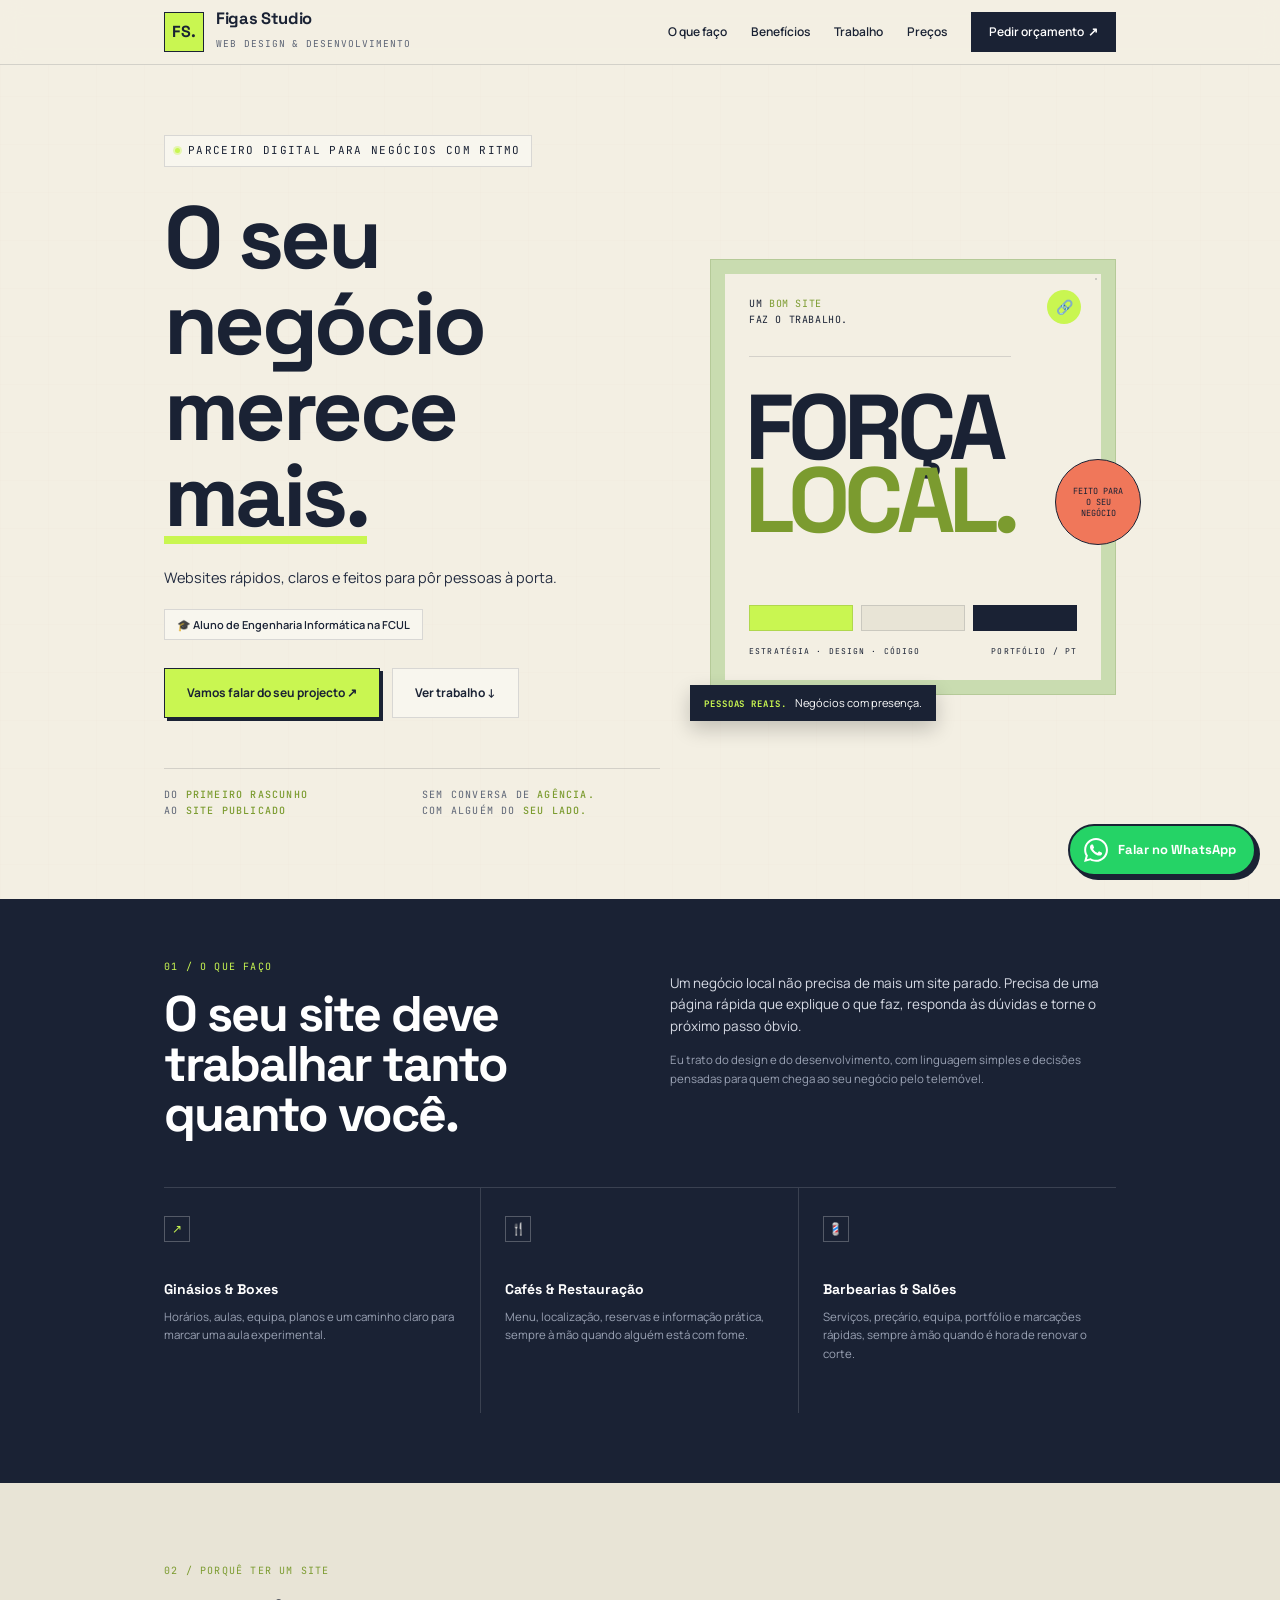
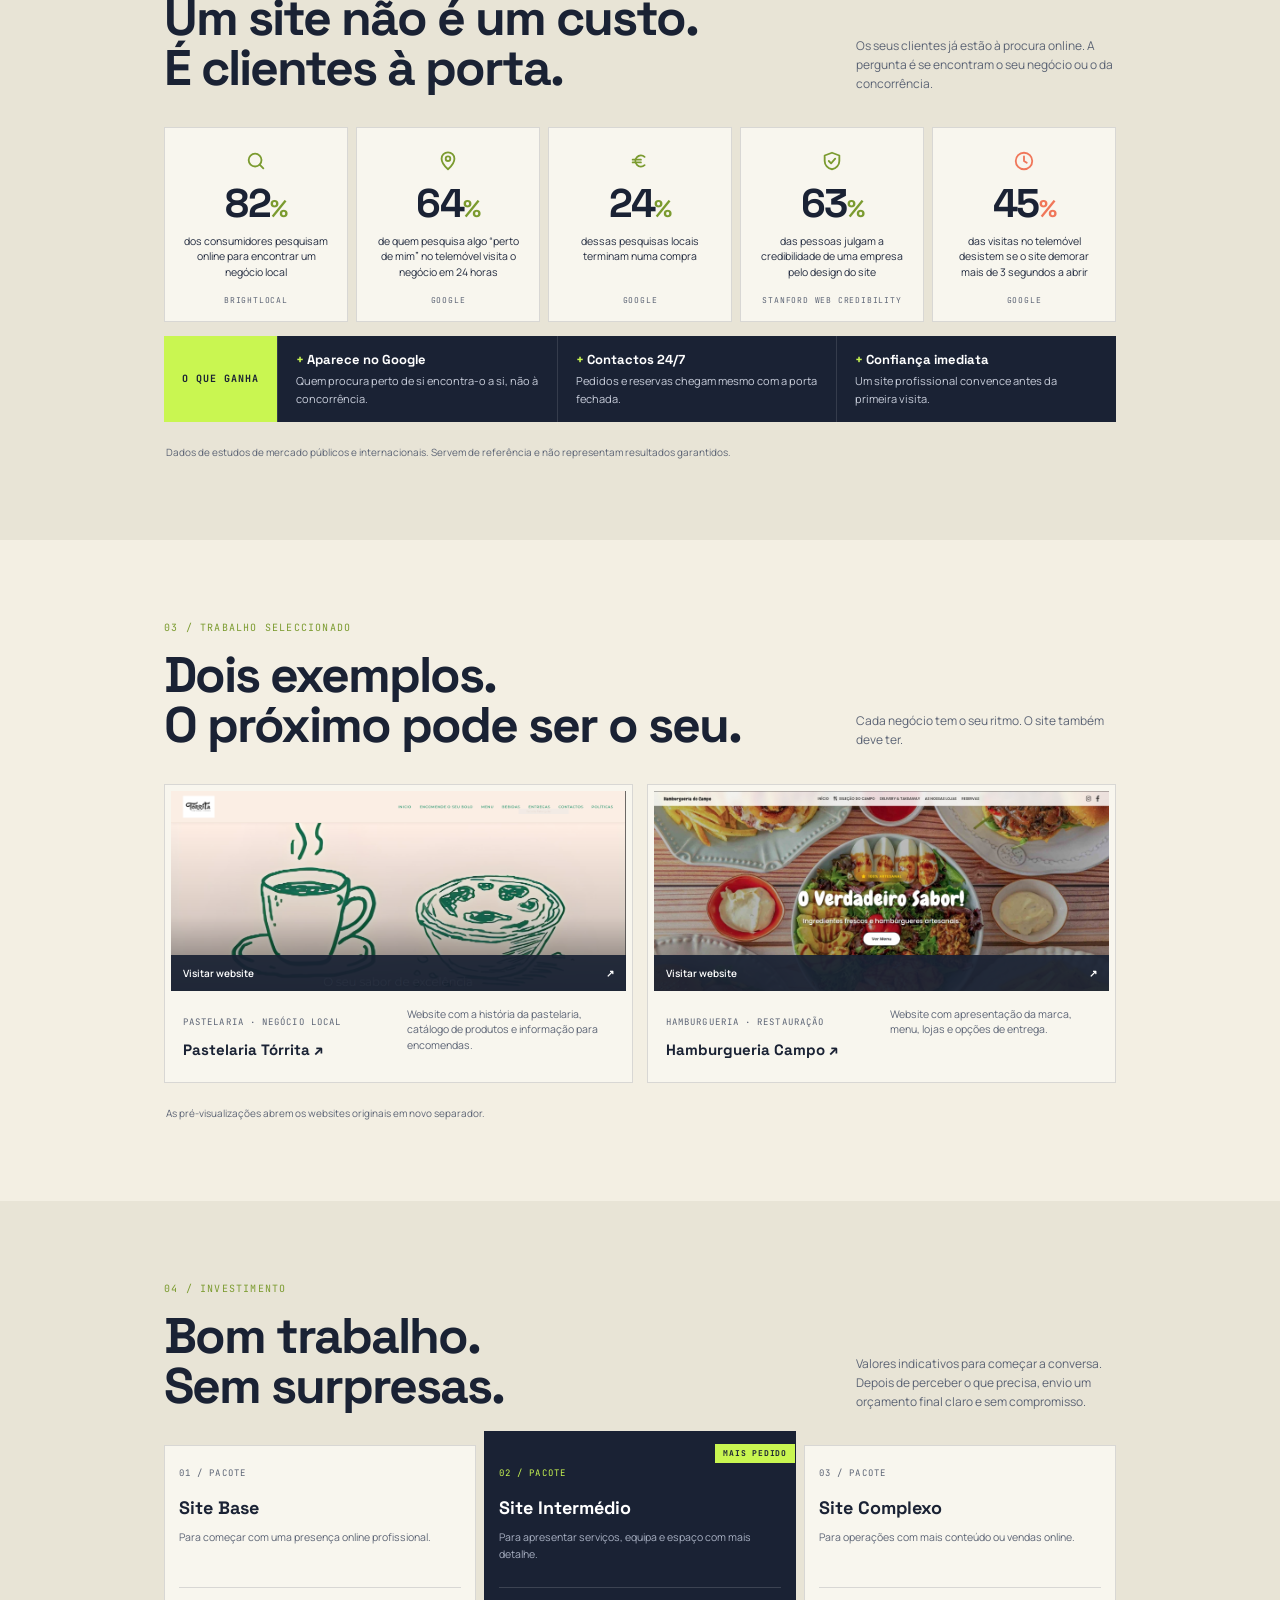
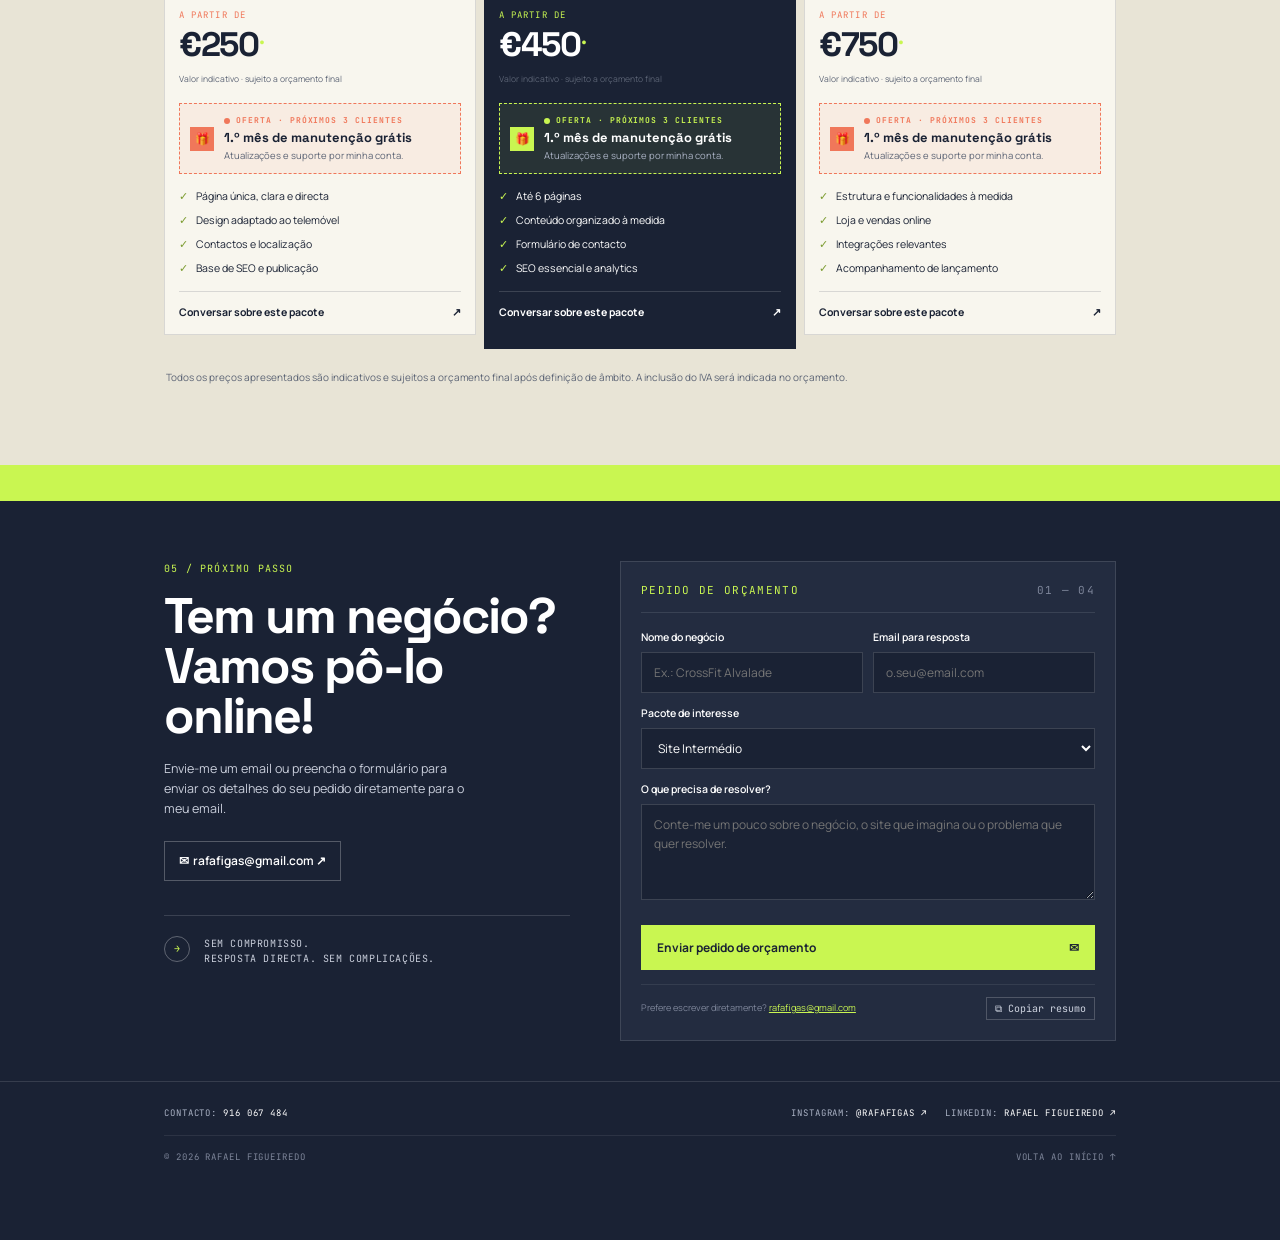
==== commit 26227113: "barbearias" ====
--- a/index.html
+++ b/index.html
@@ -115,10 +115,9 @@
                         </p>
                     </div>
                     <div>
-                        <div class="i">🖥</div>
-                        <h3>Um parceiro, não um processo</h3>
-                        <p>Fale directamente comigo. Sem camadas, reuniões que não acabam ou linguagem técnica
-                            desnecessária.</p>
+                        <div class="i">💈</div>
+                        <h3>Barbearias &amp; Salões</h3>
+                        <p>Serviços, preçário, equipa, portfólio e marcações rápidas, sempre à mão quando é hora de renovar o corte.</p>
                     </div>
                 </div>
             </div>
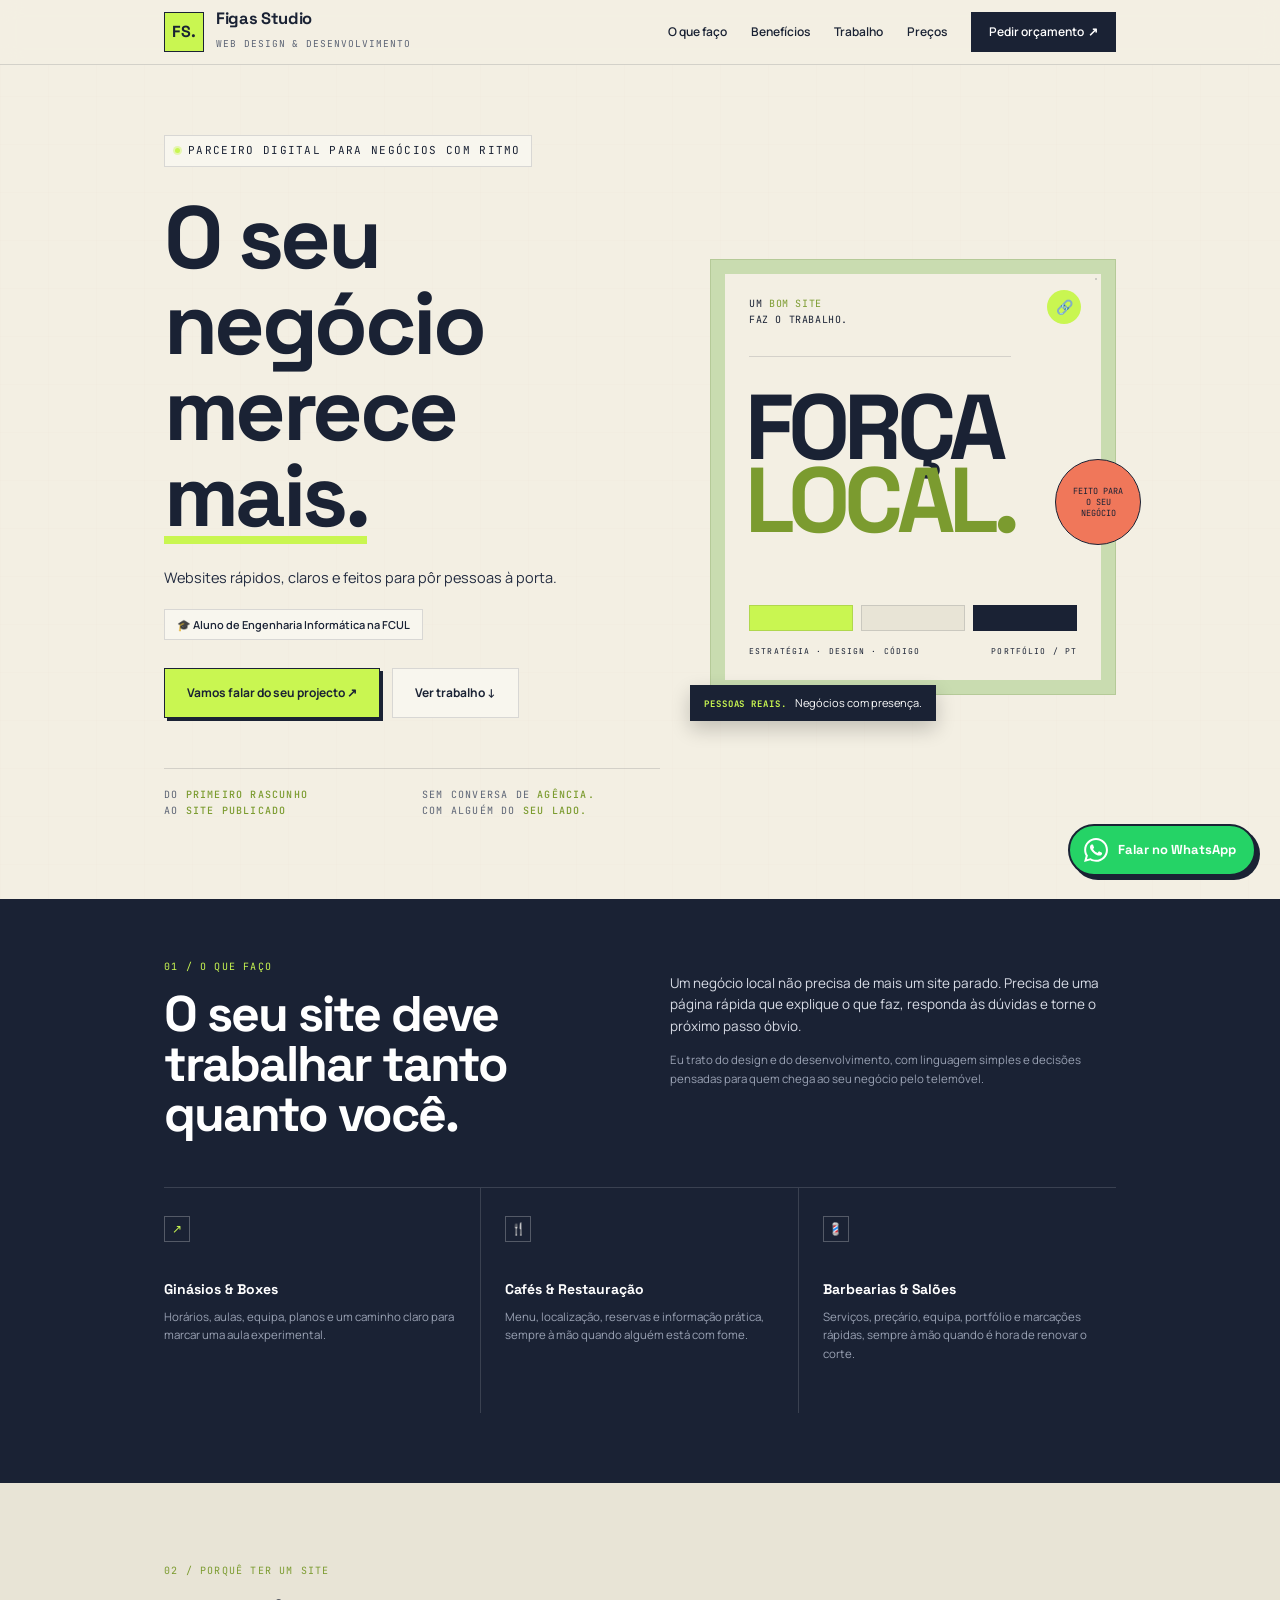
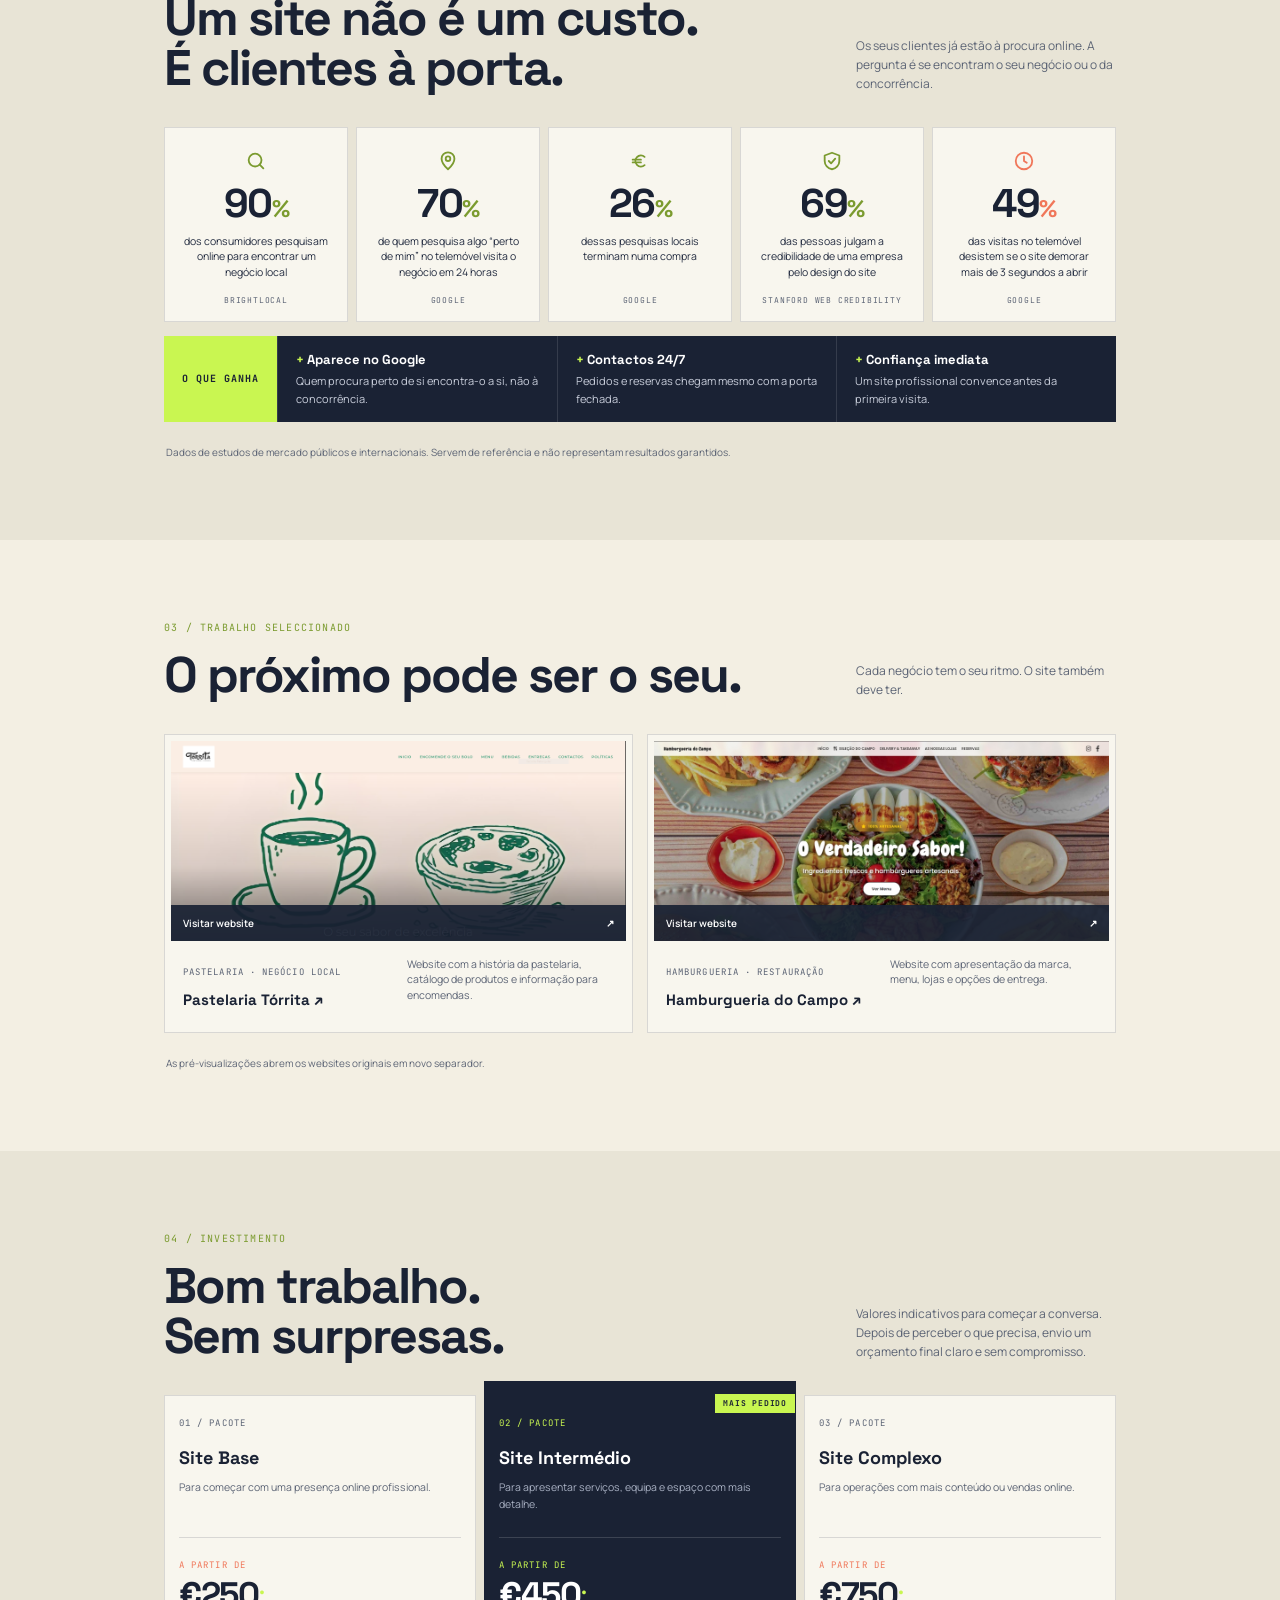
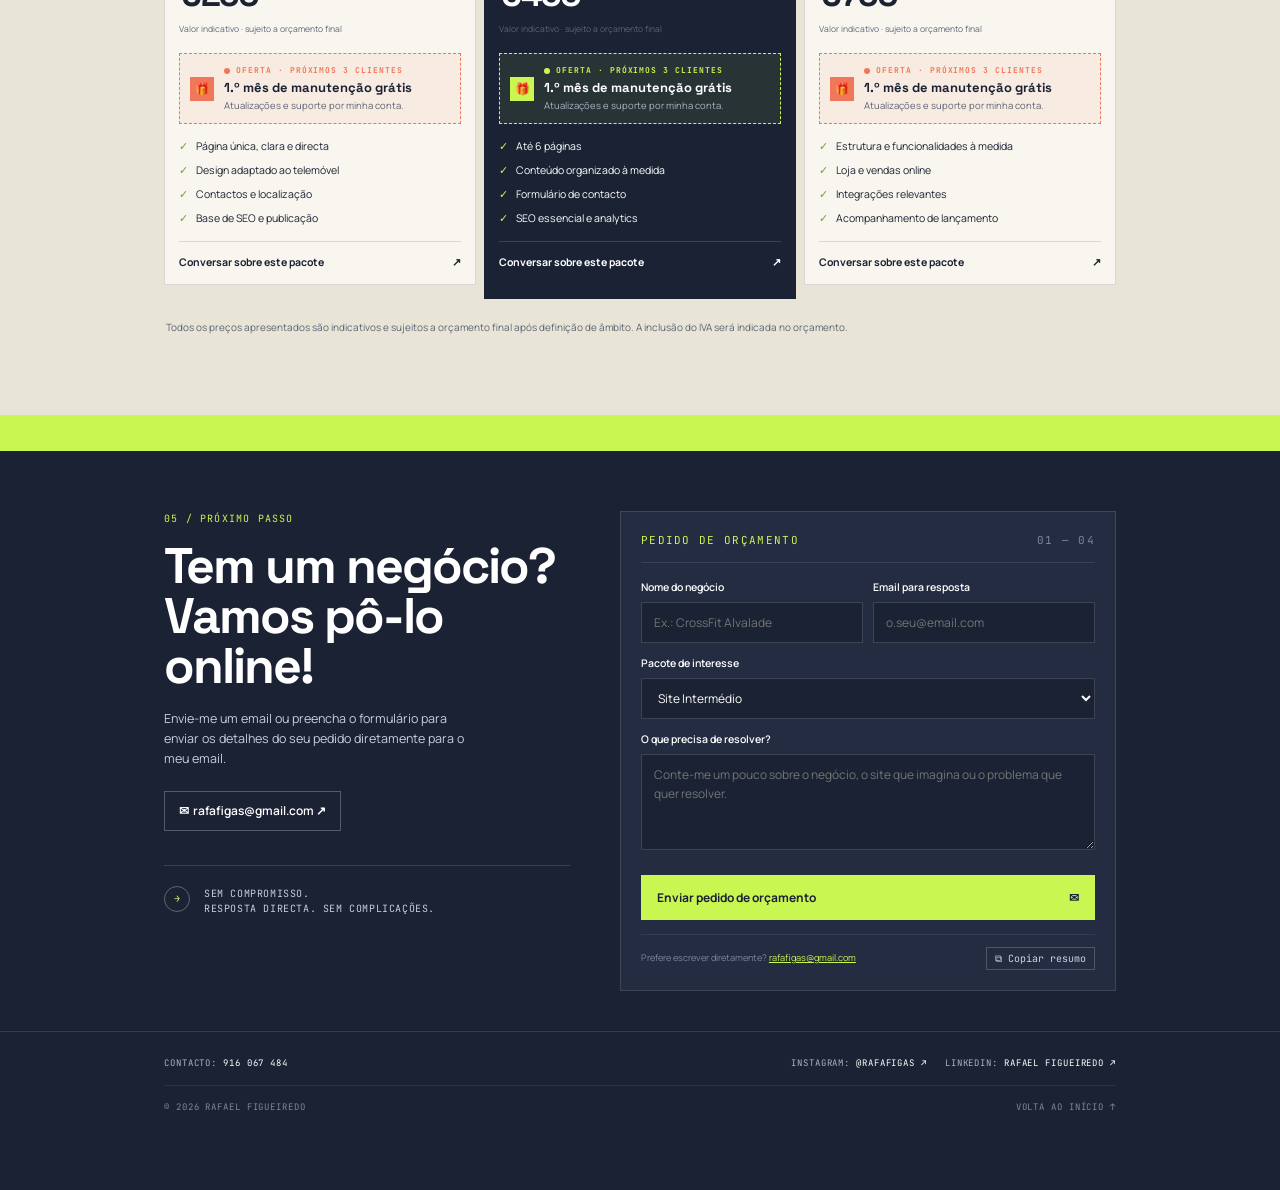
==== commit 05becf7b: "ajustes" ====
--- a/index.html
+++ b/index.html
@@ -117,7 +117,8 @@
                     <div>
                         <div class="i">💈</div>
                         <h3>Barbearias &amp; Salões</h3>
-                        <p>Serviços, preçário, equipa, portfólio e marcações rápidas, sempre à mão quando é hora de renovar o corte.</p>
+                        <p>Serviços, preçário, equipa, portfólio e marcações rápidas, sempre à mão quando é hora de
+                            renovar o corte.</p>
                     </div>
                 </div>
             </div>
@@ -194,7 +195,7 @@
             <div class="wrap">
                 <div class="eyebrow">03 / Trabalho seleccionado</div>
                 <div class="head2 reveal">
-                    <h2>Dois exemplos.<br>O próximo pode ser o seu.</h2>
+                    <h2>O próximo pode ser o seu.</h2>
                     <p>Cada negócio tem o seu ritmo. O site também deve ter.</p>
                 </div>
                 <div class="projects reveal">
@@ -221,7 +222,7 @@
                         <div class="pinfo">
                             <div><span class="mono">Hamburgueria · Restauração</span>
                                 <h3><a href="https://rafafigas12.github.io/HamburgueriaCampo/" target="_blank"
-                                        rel="noopener">Hamburgueria Campo ↗</a></h3>
+                                        rel="noopener">Hamburgueria do Campo ↗</a></h3>
                             </div>
                             <p>Website com apresentação da marca, menu, lojas e opções de entrega.</p>
                         </div>
@@ -393,4 +394,4 @@
     <script src="script.js"></script>
 </body>
 
-</html>
+</html>
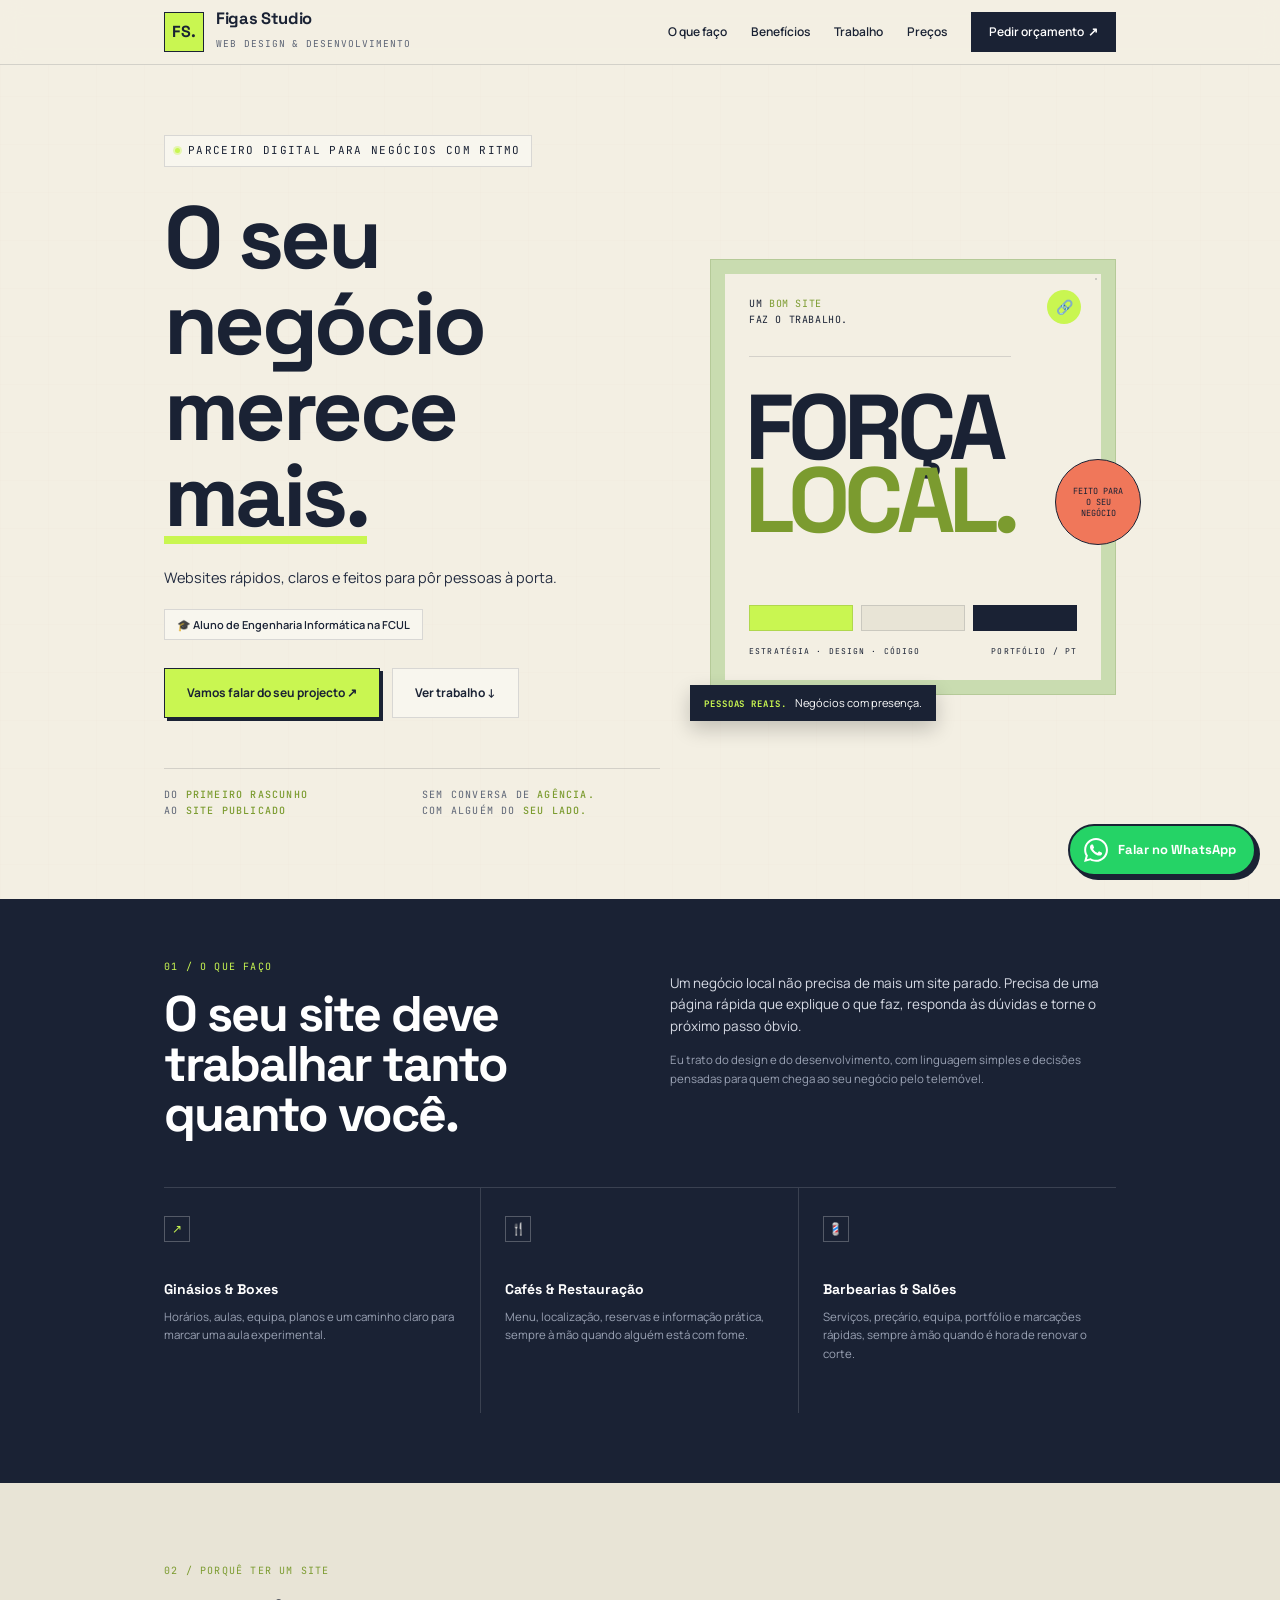
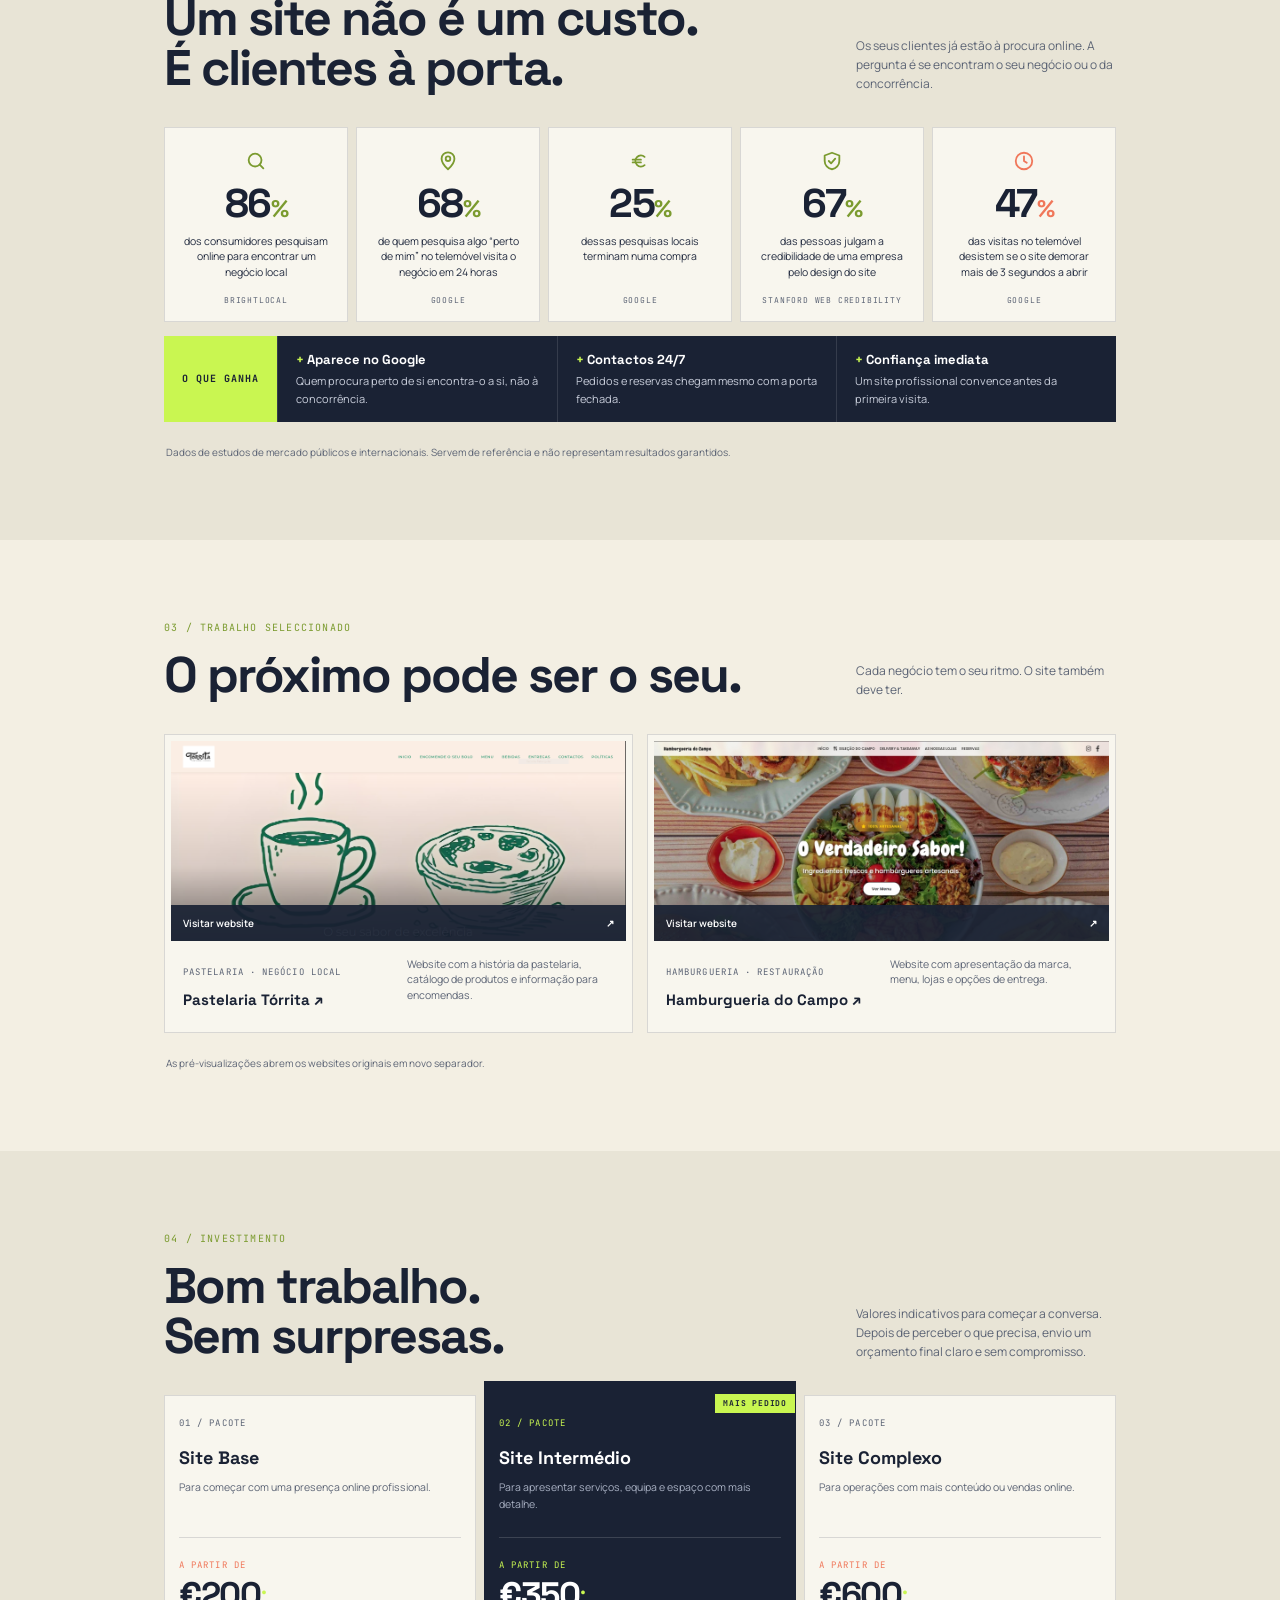
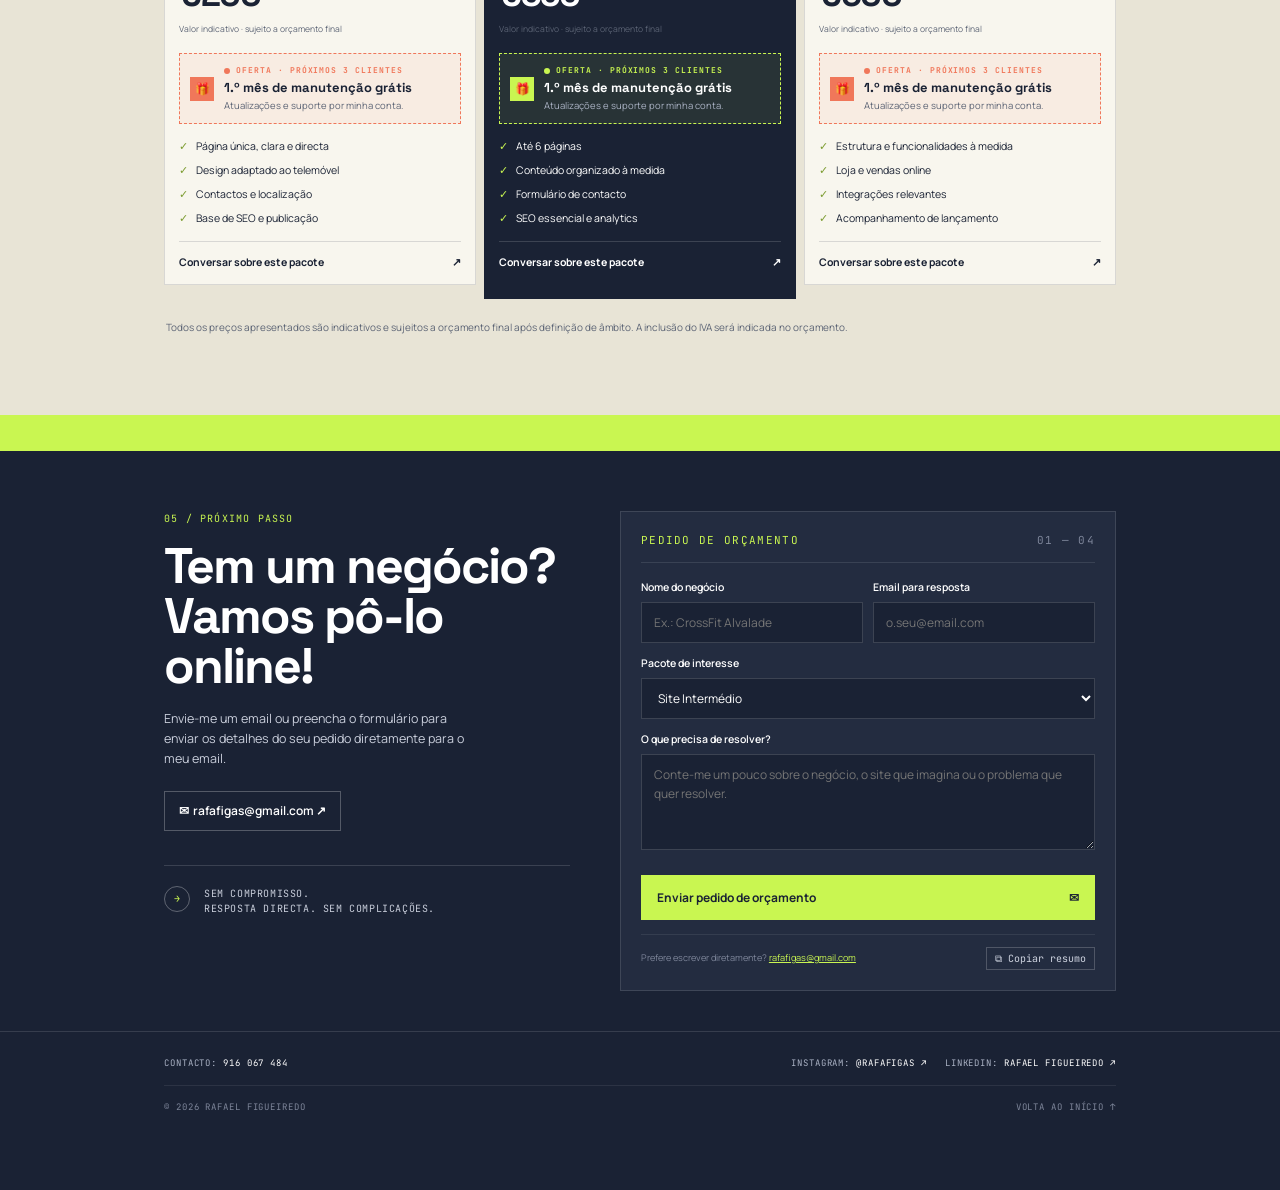
==== commit 269cff56: "preços" ====
--- a/index.html
+++ b/index.html
@@ -245,7 +245,7 @@
                         <span class="mono">01 / Pacote</span>
                         <h3>Site Base</h3>
                         <p>Para começar com uma presença online profissional.</p>
-                        <div class="from"><span class="mono">A partir de</span><b>€250<sup>.</sup></b><small>Valor
+                        <div class="from"><span class="mono">A partir de</span><b>€200<sup>.</sup></b><small>Valor
                                 indicativo · sujeito a orçamento final</small></div>
                         <div class="promo">
                             <span class="promo-ico" aria-hidden="true">🎁</span>
@@ -267,7 +267,7 @@
                         <span class="mono">02 / Pacote</span>
                         <h3>Site Intermédio</h3>
                         <p>Para apresentar serviços, equipa e espaço com mais detalhe.</p>
-                        <div class="from"><span class="mono">A partir de</span><b>€450<sup>.</sup></b><small>Valor
+                        <div class="from"><span class="mono">A partir de</span><b>€350<sup>.</sup></b><small>Valor
                                 indicativo · sujeito a orçamento final</small></div>
                         <div class="promo">
                             <span class="promo-ico" aria-hidden="true">🎁</span>
@@ -288,7 +288,7 @@
                         <span class="mono">03 / Pacote</span>
                         <h3>Site Complexo</h3>
                         <p>Para operações com mais conteúdo ou vendas online.</p>
-                        <div class="from"><span class="mono">A partir de</span><b>€750<sup>.</sup></b><small>Valor
+                        <div class="from"><span class="mono">A partir de</span><b>€600<sup>.</sup></b><small>Valor
                                 indicativo · sujeito a orçamento final</small></div>
                         <div class="promo">
                             <span class="promo-ico" aria-hidden="true">🎁</span>
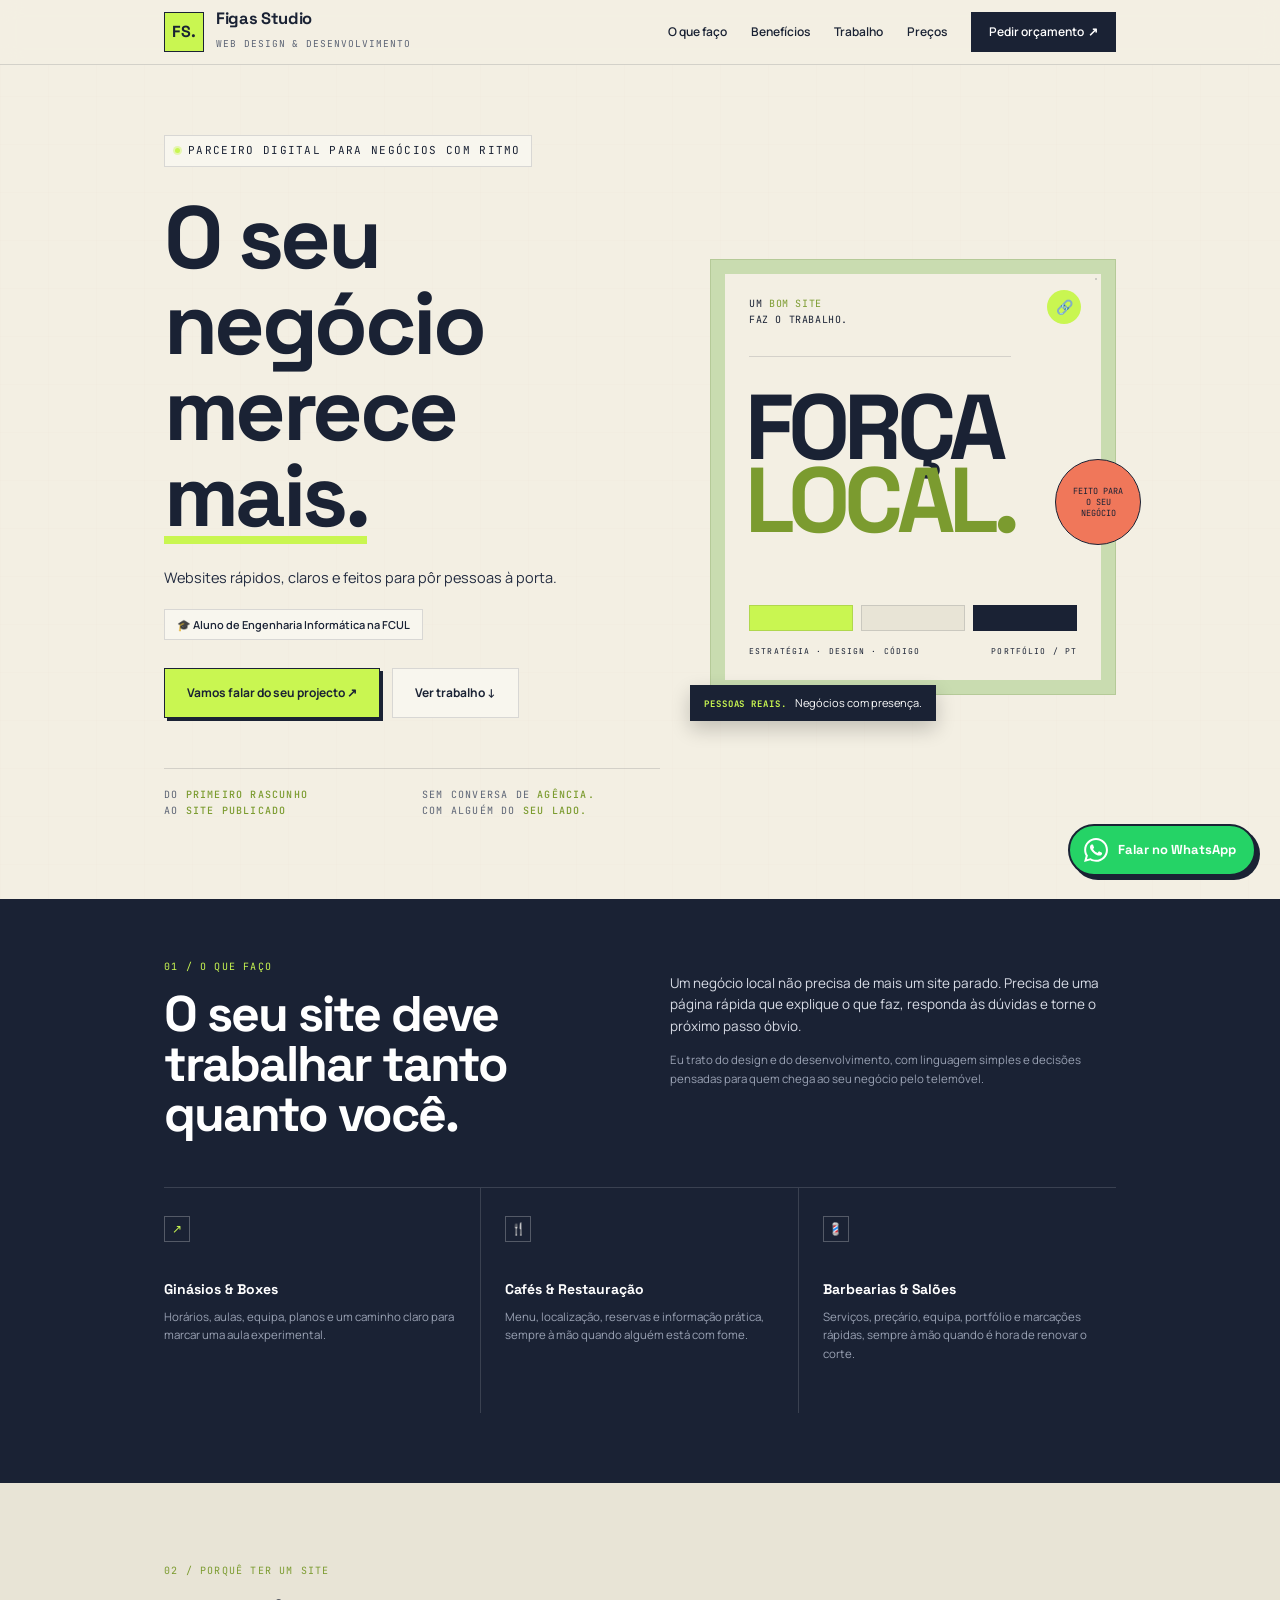
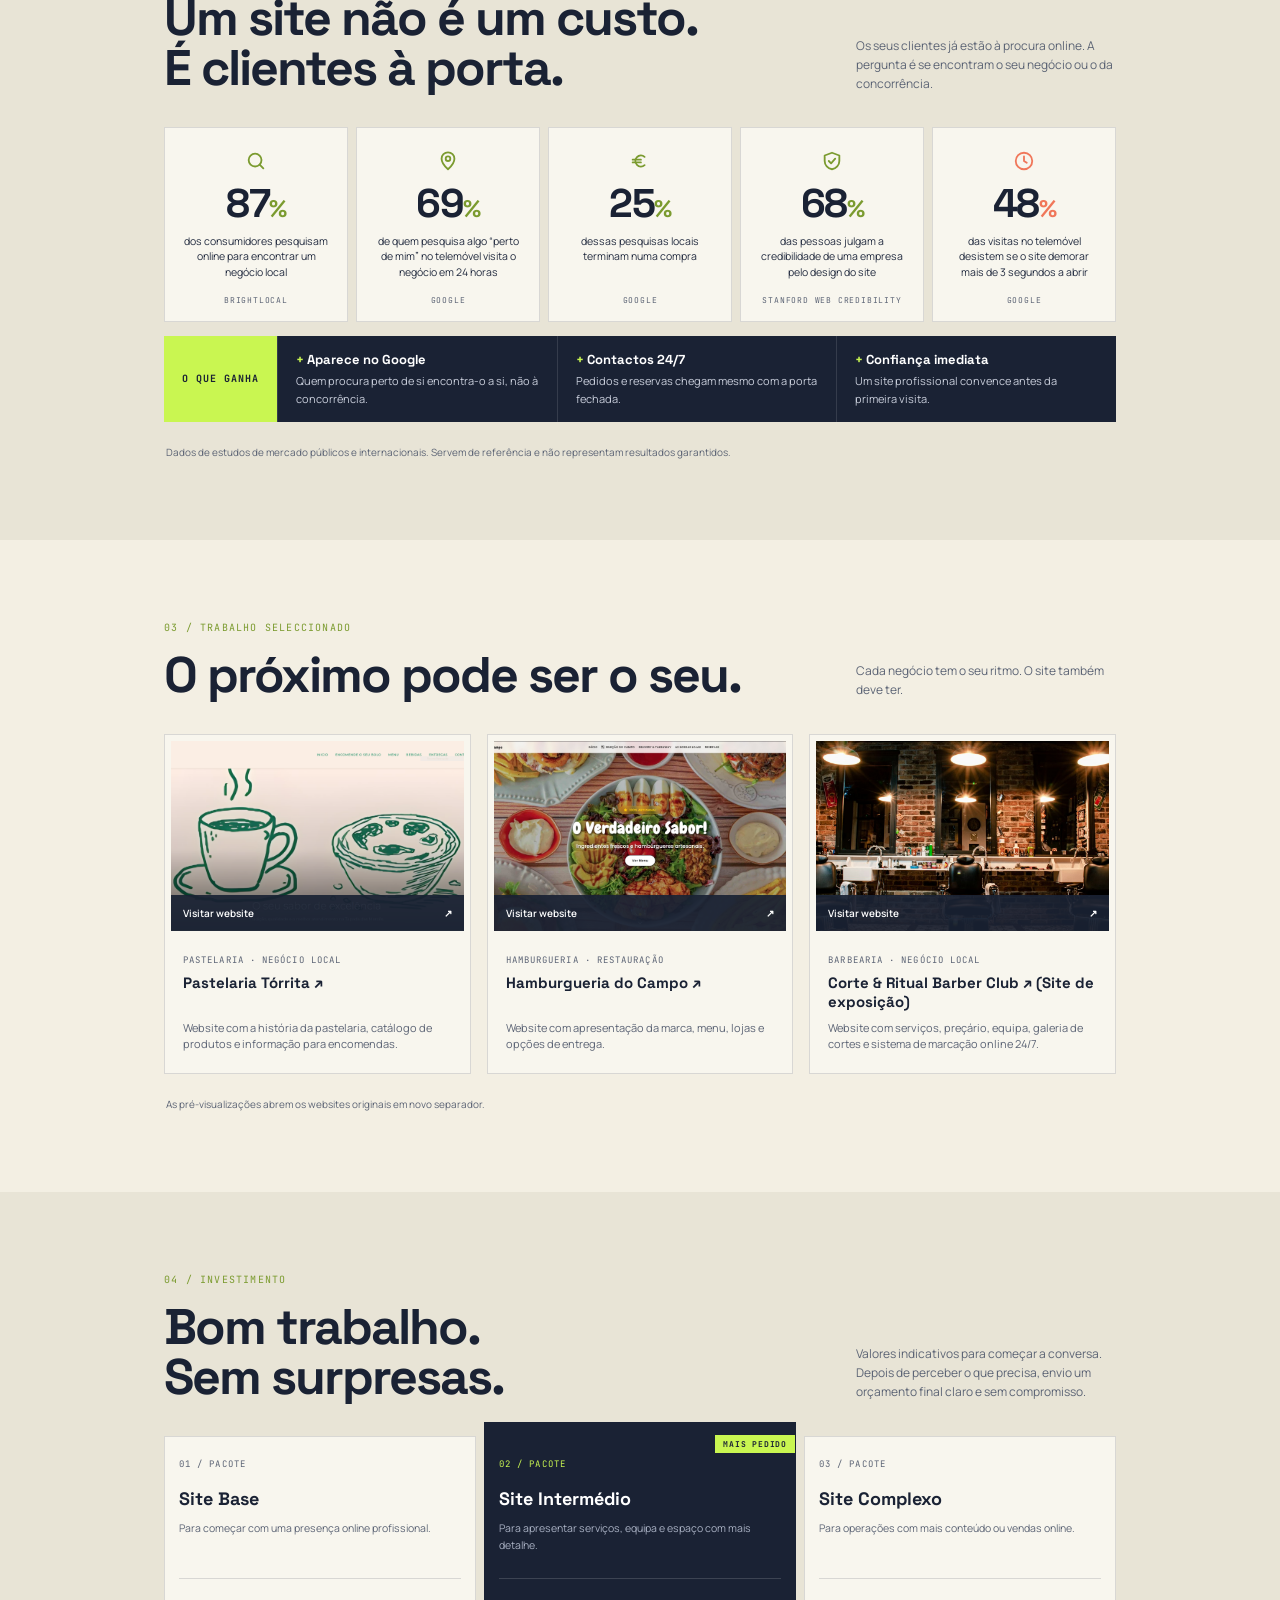
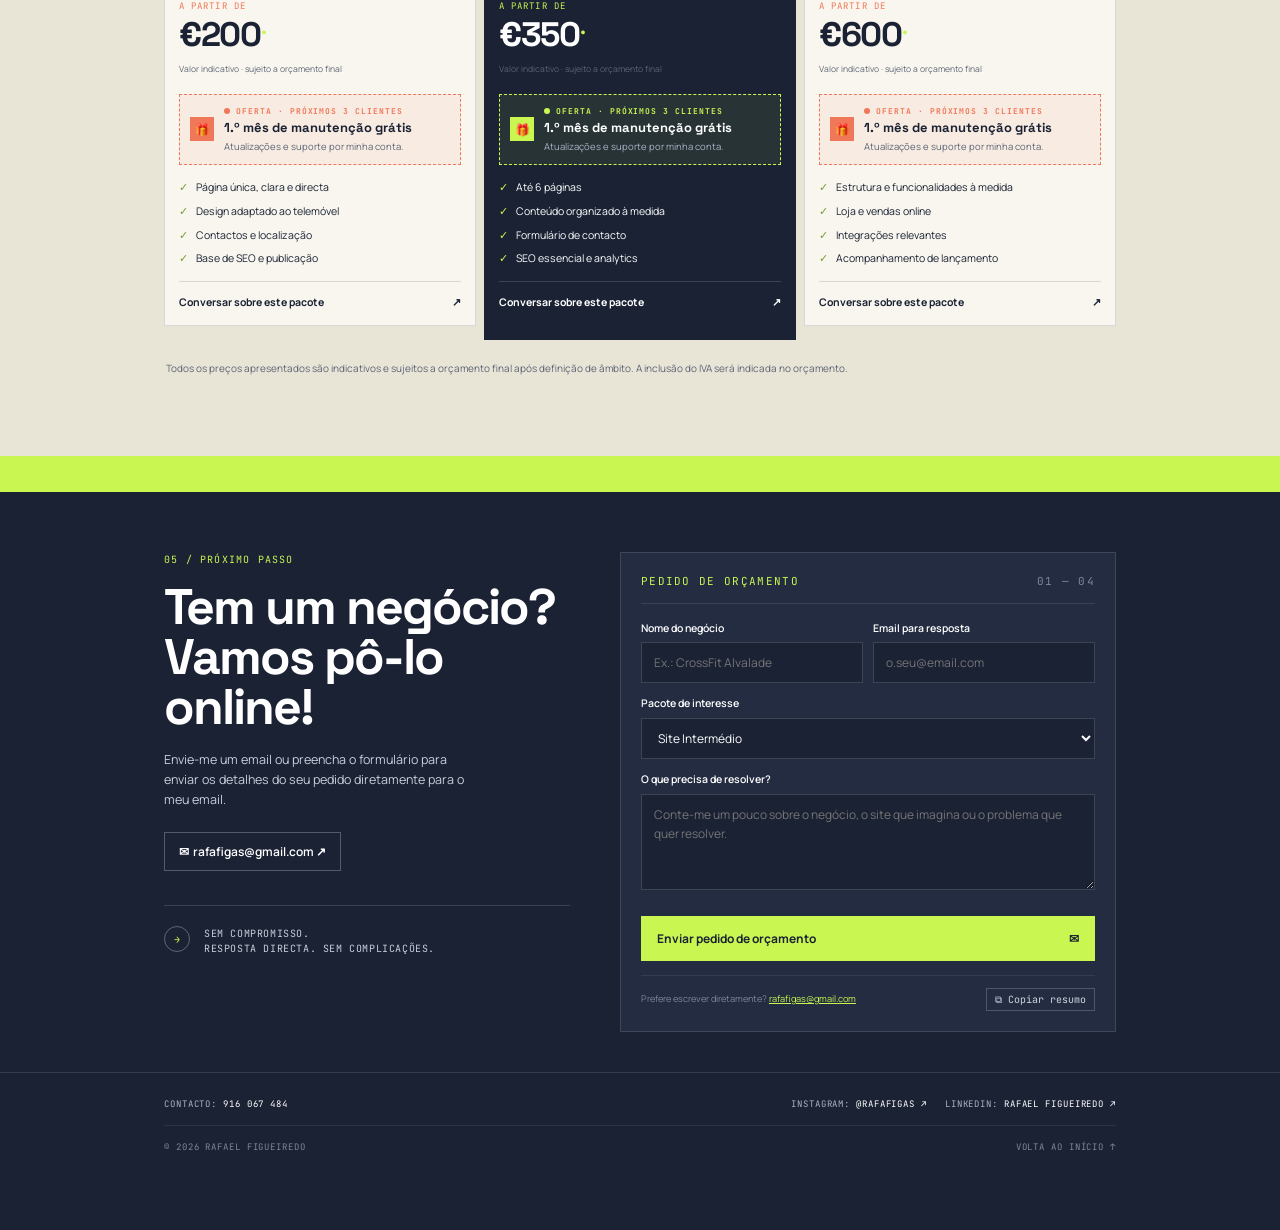
==== commit 396074bc: "site barbearia" ====
--- a/index.html
+++ b/index.html
@@ -3,7 +3,7 @@
 
 <head>
     <meta charset="UTF-8">
-    <meta name="viewport" content="width=device-width, initial-scale=1">
+    <meta name="viewport" content="width=device-width, initial-scale=1, viewport-fit=cover">
     <title>Figas Studio | Web Design & Desenvolvimento para negócios locais</title>
     <meta name="description"
         content="Websites rápidos, claros e feitos para pôr pessoas à porta. Especialista em ginásios e boxes de CrossFit, cafés, padarias e restaurantes de bairro.">
@@ -33,7 +33,7 @@
     <link
         href="https://fonts.googleapis.com/css2?family=JetBrains+Mono:wght@400;500;700&family=Manrope:wght@400;500;600;700&family=Space+Grotesk:wght@500;600;700&display=swap"
         rel="stylesheet">
-    <link rel="stylesheet" href="style.css?v=2">
+    <link rel="stylesheet" href="style.css?v=3">
 </head>
 
 <body>
@@ -201,7 +201,8 @@
                 <div class="projects reveal">
                     <article class="proj">
                         <a class="shot" href="https://www.pastelariatorrita.com" target="_blank" rel="noopener">
-                            <img src="pastelaria-torrita.png" alt="Website Pastelaria Tórrita" class="shot-img">
+                            <img src="pastelaria-torrita.png" alt="Website Pastelaria Tórrita" class="shot-img"
+                                width="1024" height="496" loading="lazy" decoding="async">
                             <div class="bar"><span>Visitar website</span><span>↗</span></div>
                         </a>
                         <div class="pinfo">
@@ -216,7 +217,8 @@
                     <article class="proj">
                         <a class="shot" href="https://rafafigas12.github.io/HamburgueriaCampo/" target="_blank"
                             rel="noopener">
-                            <img src="hamburgueria-campo.jpg" alt="Website Hamburgueria Campo" class="shot-img">
+                            <img src="hamburgueria-campo.jpg" alt="Website Hamburgueria Campo" class="shot-img"
+                                width="1024" height="530" loading="lazy" decoding="async">
                             <div class="bar"><span>Visitar website</span><span>↗</span></div>
                         </a>
                         <div class="pinfo">
@@ -225,6 +227,23 @@
                                         rel="noopener">Hamburgueria do Campo ↗</a></h3>
                             </div>
                             <p>Website com apresentação da marca, menu, lojas e opções de entrega.</p>
+                        </div>
+                    </article>
+                    <article class="proj">
+                        <a class="shot" href="https://rafafigas12.github.io/Corte-Ritual_BarberShop/" target="_blank"
+                            rel="noopener">
+                            <img src="corte-ritual.jpg" alt="Website Corte &amp; Ritual Barber Club"
+                                class="shot-img center-pos" width="1200" height="630" loading="lazy" decoding="async">
+                            <div class="bar"><span>Visitar website</span><span>↗</span></div>
+                        </a>
+                        <div class="pinfo">
+                            <div><span class="mono">Barbearia · Negócio local</span>
+                                <h3><a href="https://rafafigas12.github.io/Corte-Ritual_BarberShop/" target="_blank"
+                                        rel="noopener">Corte &amp; Ritual Barber Club ↗</a> (Site de exposição)</h3>
+                            </div>
+                            <p>Website com serviços, preçário, equipa, galeria de cortes e sistema de marcação online
+                                24/7.
+                            </p>
                         </div>
                     </article>
                 </div>
--- a/style.css
+++ b/style.css
@@ -657,8 +657,8 @@
 
 .projects {
     display: grid;
-    grid-template-columns: 1fr 1fr;
-    gap: 14px;
+    grid-template-columns: repeat(3, 1fr);
+    gap: 16px;
     margin-top: 34px
 }
 
@@ -666,16 +666,33 @@
     background: var(--paper);
     border: 1px solid var(--line);
     padding: 6px;
-    transition: .3s
-}
-
-.proj:hover {
-    transform: translateY(-4px);
-    box-shadow: 0 14px 30px rgba(26, 34, 52, .12)
+    transition: transform .3s ease, box-shadow .3s ease, border-color .3s ease;
+    display: flex;
+    flex-direction: column
+}
+
+@media(hover: hover) {
+    .proj:hover {
+        transform: translateY(-4px);
+        box-shadow: 0 14px 30px rgba(26, 34, 52, .12);
+        border-color: rgba(26, 34, 52, .25)
+    }
+
+    .shot:hover .shot-img {
+        transform: scale(1.05)
+    }
+
+    .shot:hover .bar {
+        background: var(--navy)
+    }
+}
+
+.proj:active {
+    transform: scale(0.99)
 }
 
 .shot {
-    height: 200px;
+    height: 190px;
     position: relative;
     overflow: hidden;
     display: block;
@@ -691,8 +708,8 @@
     transition: transform .4s ease
 }
 
-.shot:hover .shot-img {
-    transform: scale(1.05)
+.shot-img.center-pos {
+    object-position: center center
 }
 
 .shot .bar {
@@ -712,30 +729,30 @@
     z-index: 2
 }
 
-.shot:hover .bar {
-    background: var(--navy)
-}
-
 .pinfo {
-    display: grid;
-    grid-template-columns: 1fr 1fr;
-    gap: 16px;
-    padding: 16px 12px 14px
+    display: flex;
+    flex-direction: column;
+    gap: 8px;
+    padding: 14px 12px 14px;
+    flex: 1
 }
 
 .pinfo .mono {
     font-size: 9px;
-    color: var(--muted)
+    color: var(--muted);
+    line-height: 1.4
 }
 
 .pinfo h3 {
     font-family: var(--head);
     font-size: 15px;
-    margin-top: 6px
+    margin-top: 4px;
+    line-height: 1.25
 }
 
 .pinfo h3 a {
-    transition: color .2s
+    transition: color .2s;
+    display: inline-block
 }
 
 .pinfo h3 a:hover {
@@ -743,9 +760,10 @@
 }
 
 .pinfo p {
-    font-size: 10.5px;
+    font-size: 11px;
     color: var(--muted);
-    line-height: 1.5
+    line-height: 1.5;
+    margin-top: auto
 }
 
 .note {
@@ -1407,6 +1425,10 @@
         grid-template-columns: 1fr;
     }
 
+    .shot {
+        height: 220px;
+    }
+
     nav a:not(.btn-nav) {
         display: none;
     }
@@ -1562,13 +1584,18 @@
     }
 
     /* Projects / Work */
+    .projects {
+        gap: 16px;
+        margin-top: 24px;
+    }
+
     .pinfo {
-        grid-template-columns: 1fr;
-        gap: 8px;
+        padding: 12px 10px 14px;
+        gap: 6px;
     }
 
     .shot {
-        height: 180px;
+        height: clamp(165px, 48vw, 190px);
     }
 
     /* Pricing */
@@ -1628,7 +1655,7 @@
 
     /* Footer */
     footer {
-        padding: 24px 0 92px; /* Espaço para o botão flutuante do WhatsApp */
+        padding: 24px 0 calc(92px + env(safe-area-inset-bottom, 0px)); /* Espaço para o botão flutuante do WhatsApp */
     }
 
     .footer-row {
@@ -1645,8 +1672,8 @@
 
     /* WhatsApp Button Mobile */
     .whatsapp-float {
-        bottom: 18px;
-        right: 18px;
+        bottom: calc(18px + env(safe-area-inset-bottom, 0px));
+        right: calc(18px + env(safe-area-inset-right, 0px));
         padding: 12px;
         border-radius: 50%;
         box-shadow: 3px 3px 0 var(--navy);
@@ -1663,6 +1690,22 @@
 
 /* Small Smartphone Displays (<= 480px) */
 @media(max-width:480px) {
+    .shot {
+        height: clamp(155px, 48vw, 175px);
+    }
+
+    .shot .bar {
+        font-size: 9.5px;
+        padding: 8px 10px;
+    }
+
+    .pinfo h3 {
+        font-size: 14.5px;
+    }
+
+    .pinfo p {
+        font-size: 10.5px;
+    }
     header .wrap {
         height: 58px;
     }
@@ -1722,4 +1765,8 @@
     .tag {
         font-size: 9px;
     }
-}
+
+    .shot {
+        height: 145px;
+    }
+}
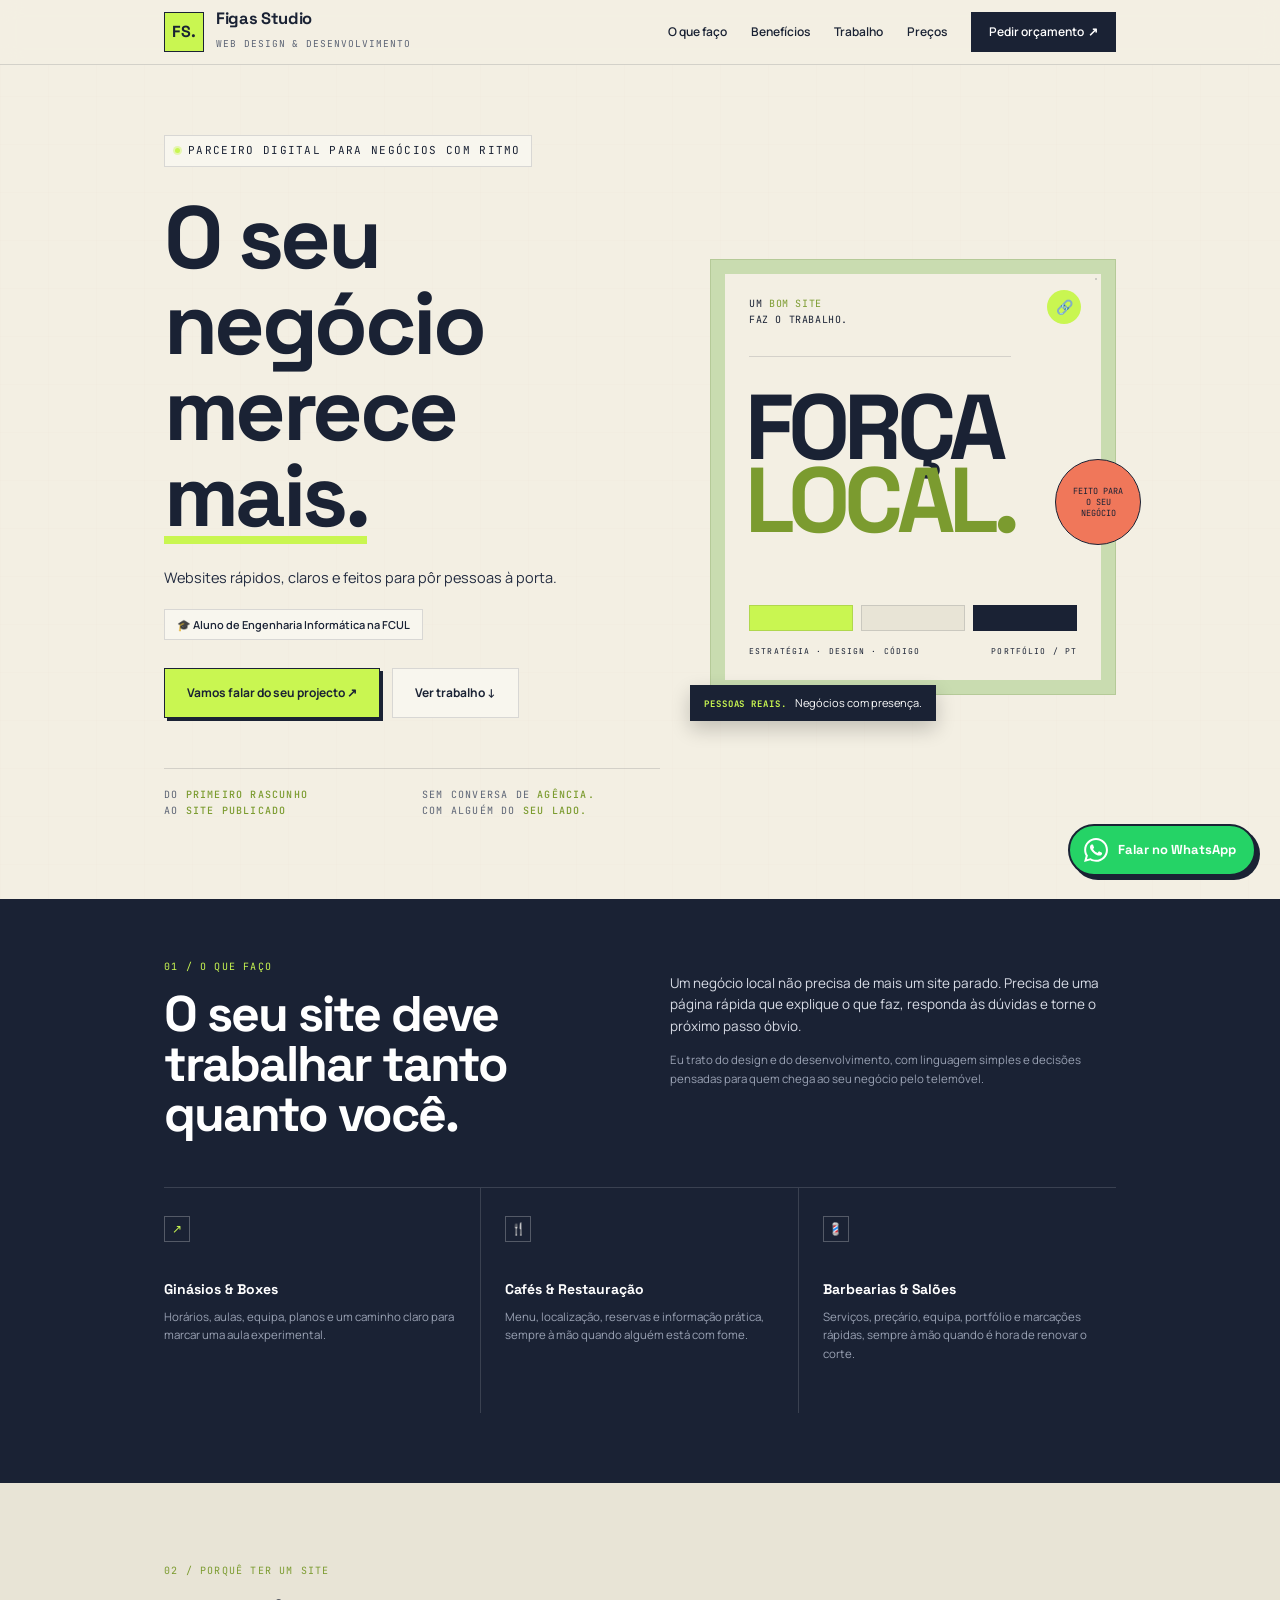
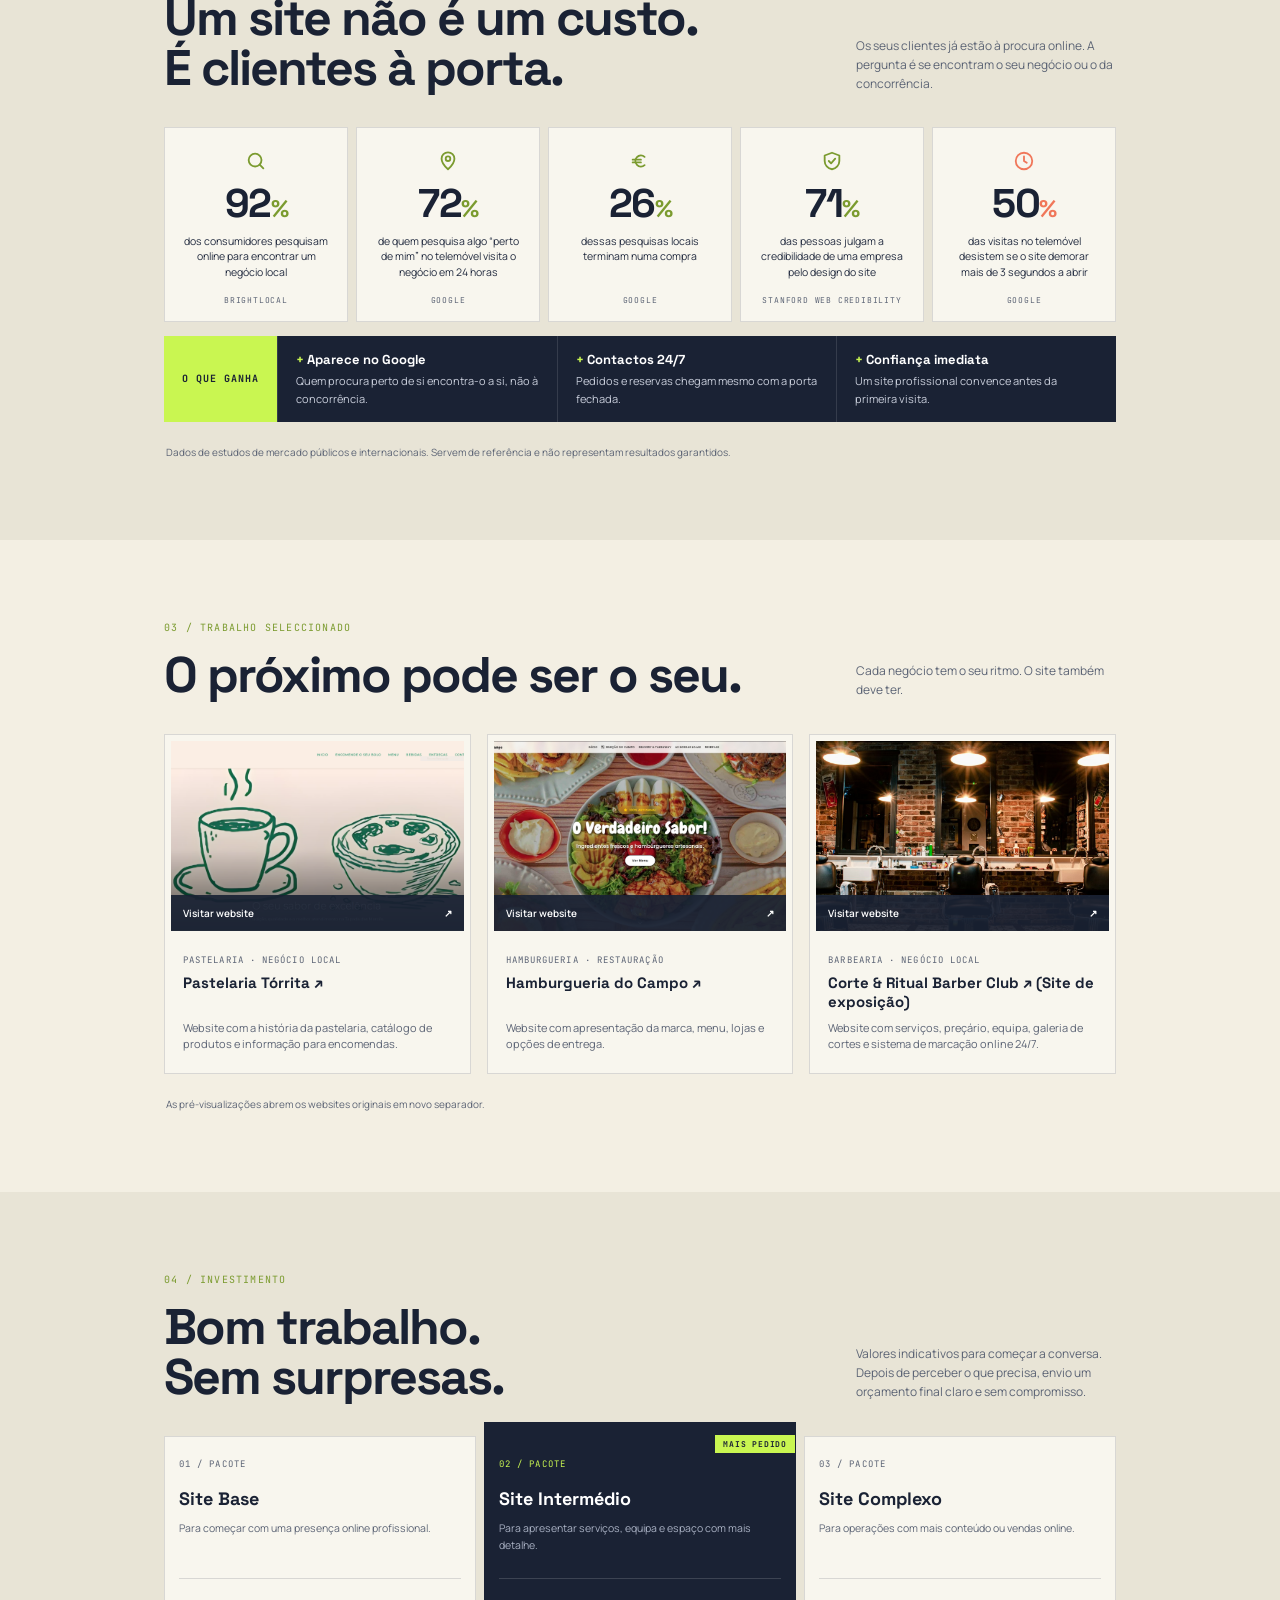
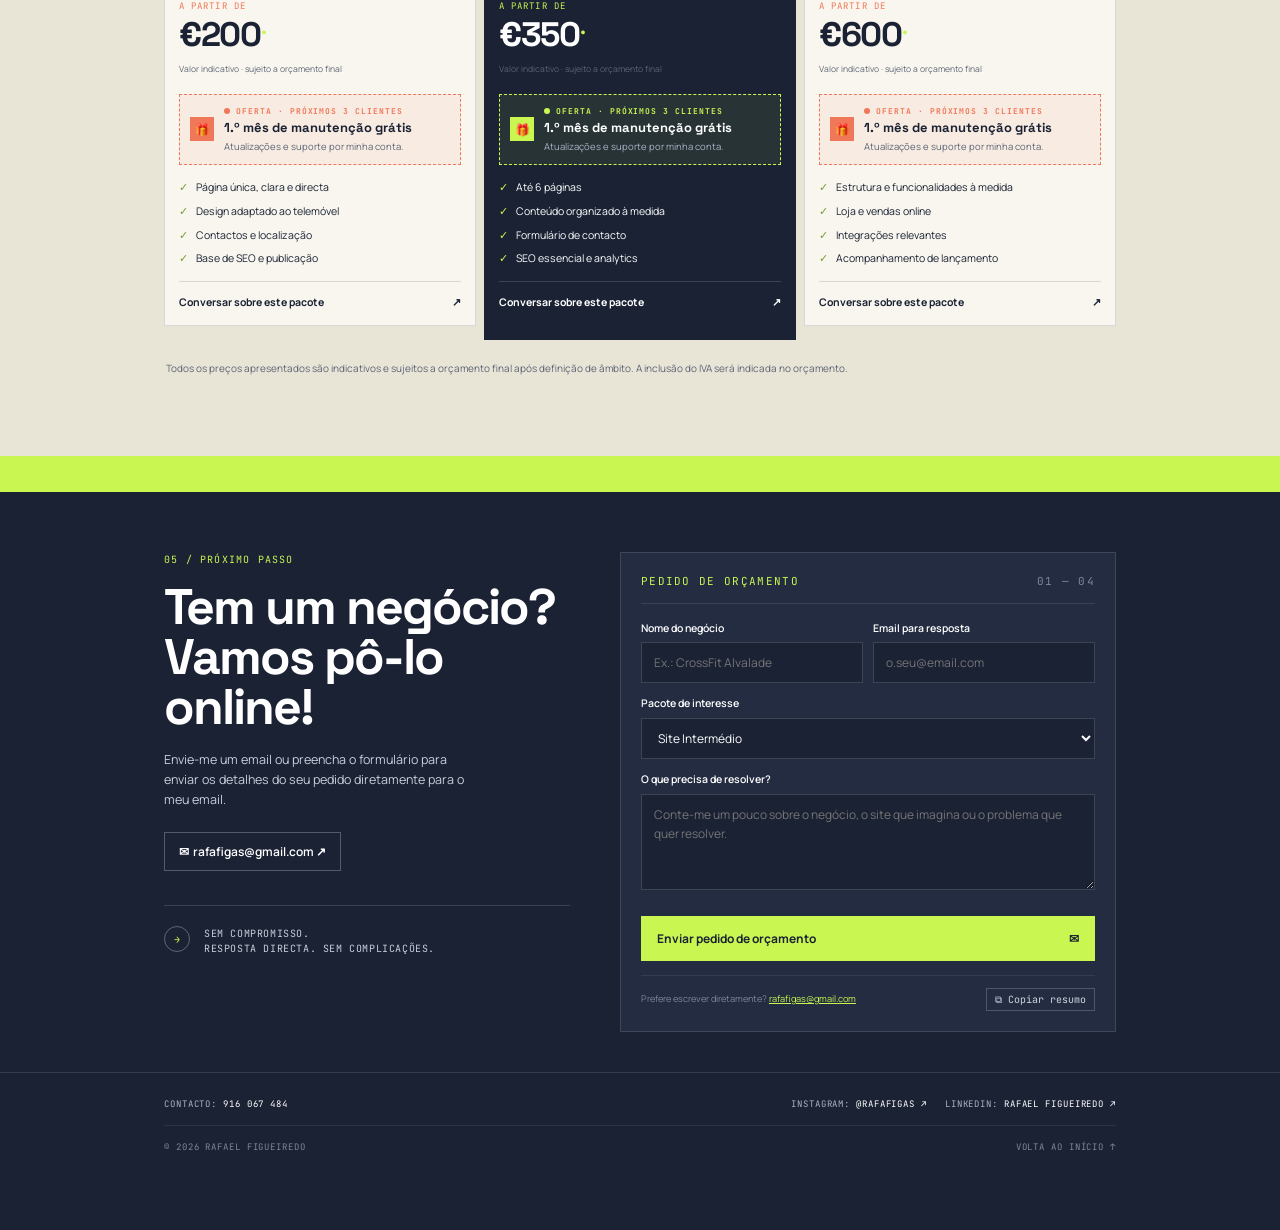
==== commit 731379ce: "correção forms" ====
--- a/index.html
+++ b/index.html
@@ -344,7 +344,7 @@
                         <div class="promise"><i>→</i><span>Sem compromisso.<br>Resposta directa. Sem
                                 complicações.</span></div>
                     </div>
-                    <form class="form reveal" id="form" action="https://formsubmit.co/502046567d93ac84271c934aaa588892"
+                    <form class="form reveal" id="form" action="https://formsubmit.co/rafafigas@gmail.com"
                         method="POST">
                         <div class="fh mono"><span>Pedido de orçamento</span><span>01 — 04</span></div>
                         <input type="hidden" name="_captcha" value="false">
@@ -410,7 +410,7 @@
         </a>
     </main>
 
-    <script src="script.js"></script>
+    <script src="script.js?v=2"></script>
 </body>
 
 </html>
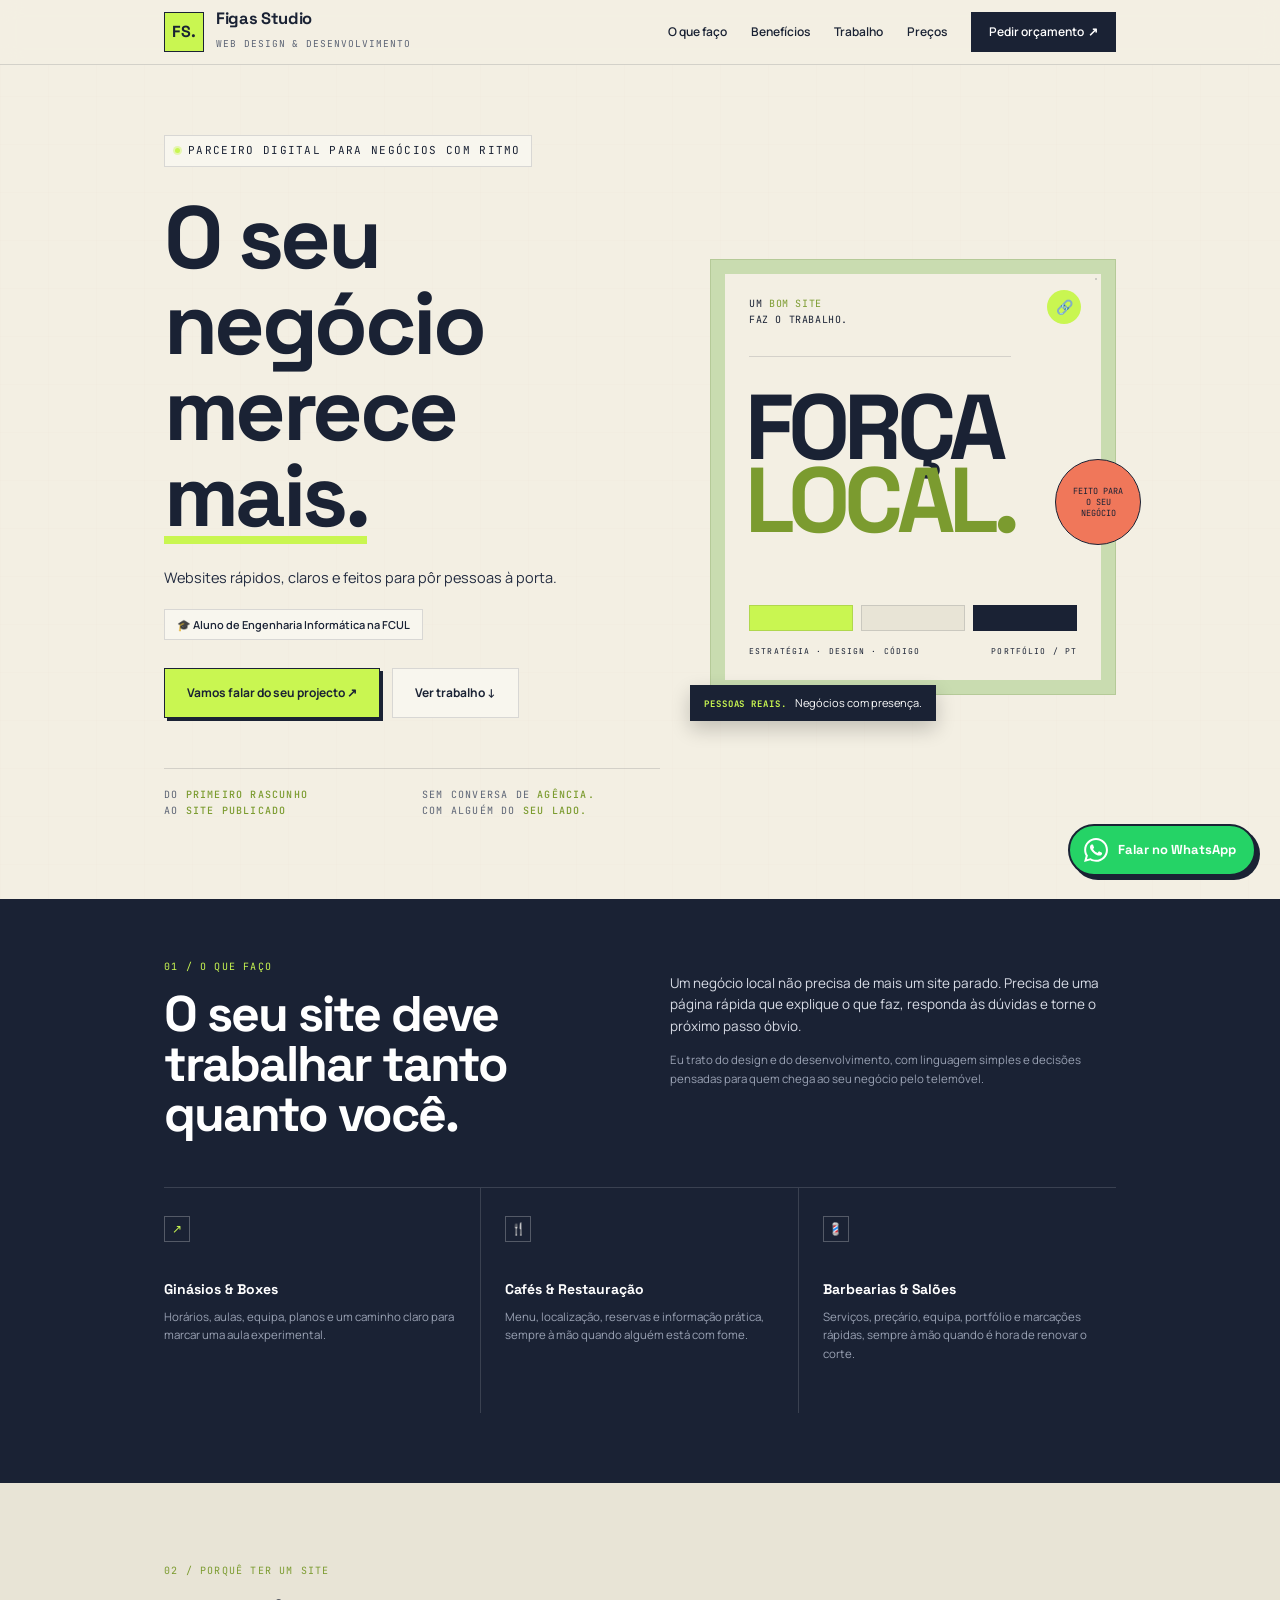
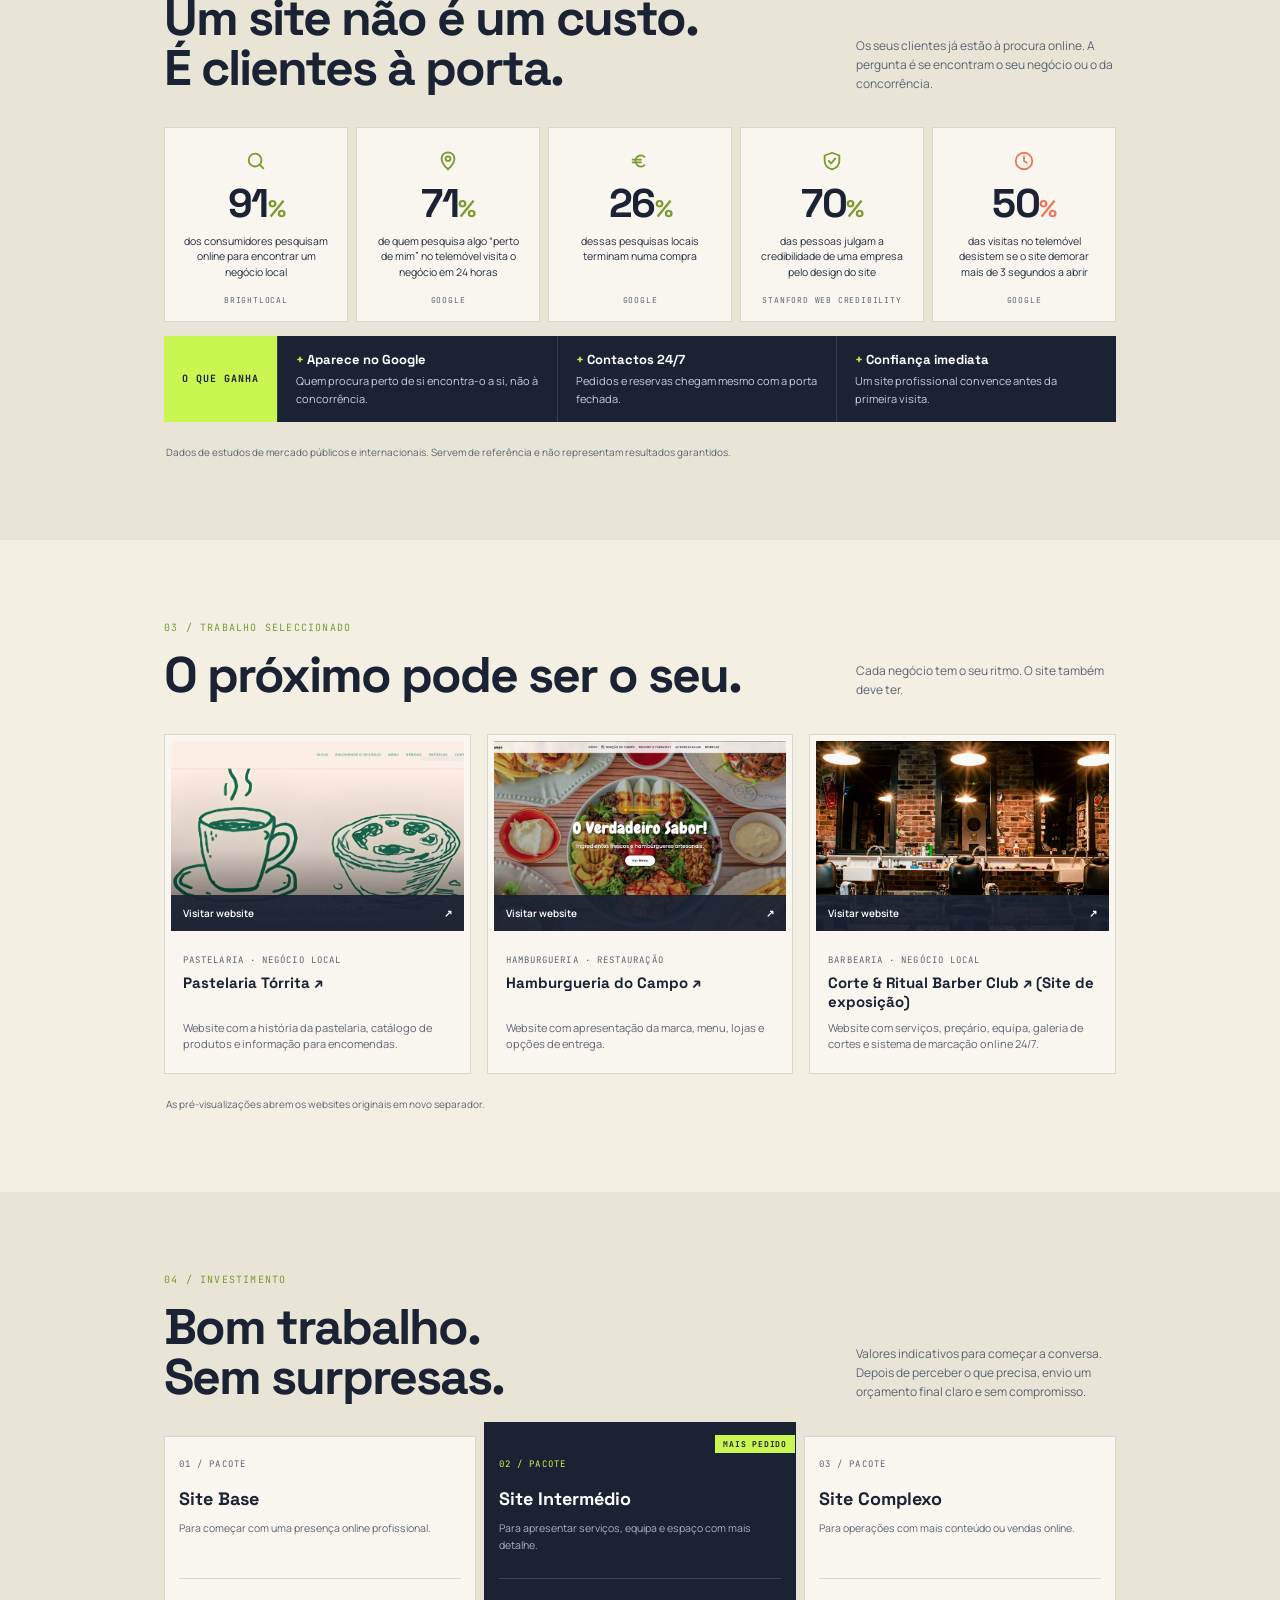
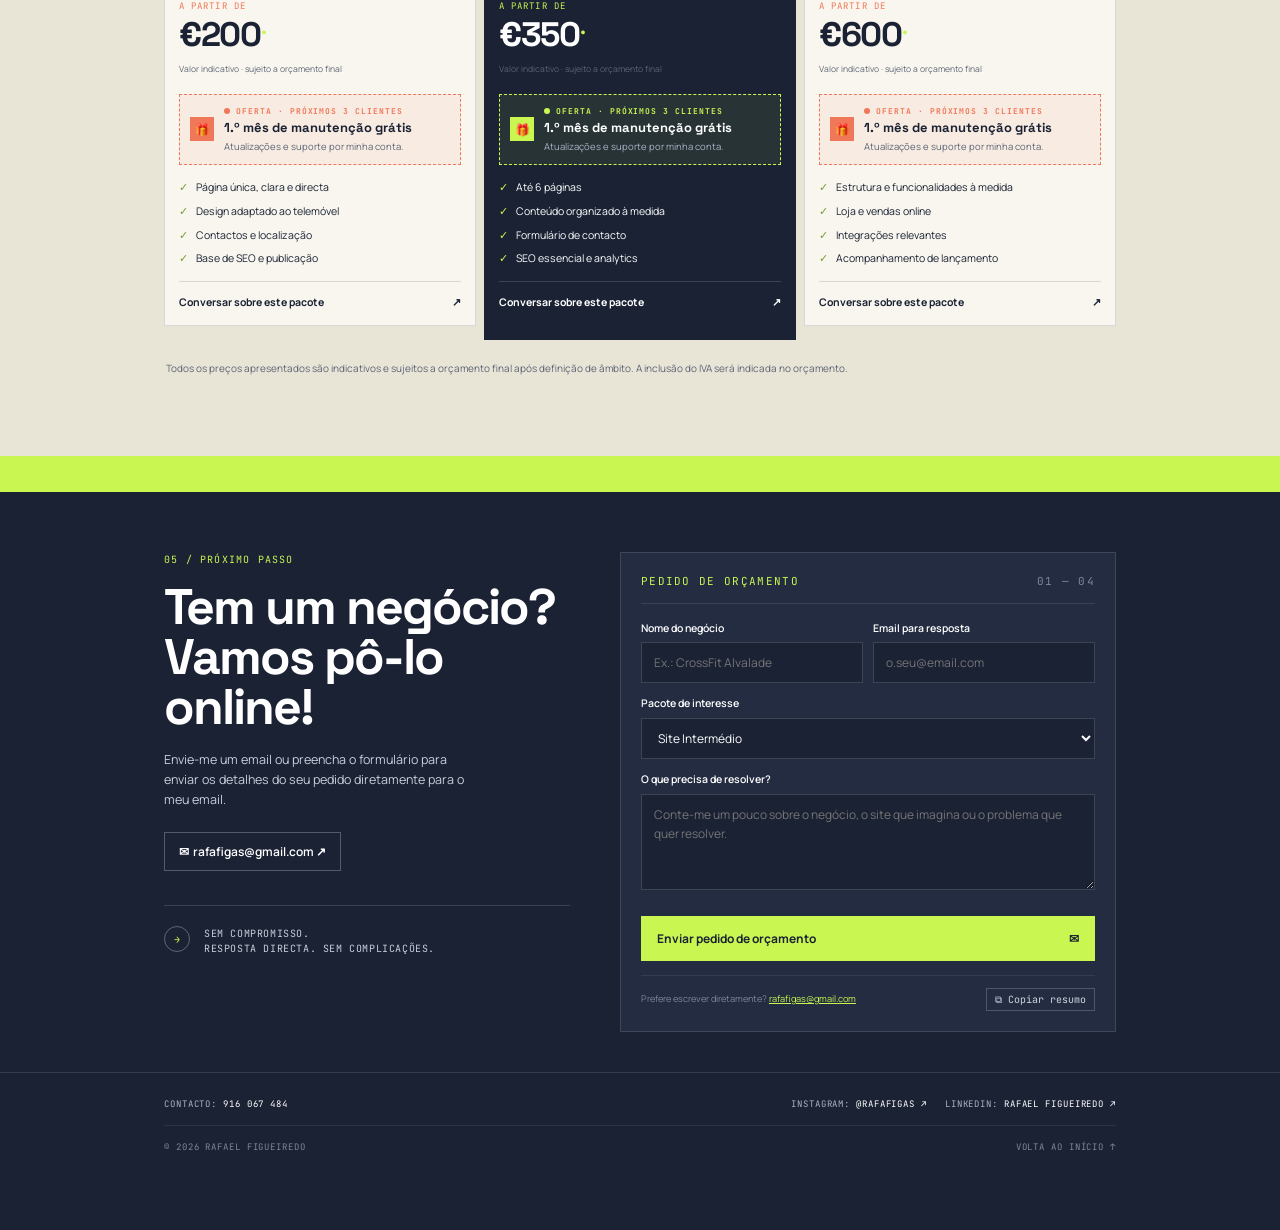
==== commit c0719f6a: "forms alterado web3forms" ====
--- a/index.html
+++ b/index.html
@@ -344,12 +344,13 @@
                         <div class="promise"><i>→</i><span>Sem compromisso.<br>Resposta directa. Sem
                                 complicações.</span></div>
                     </div>
-                    <form class="form reveal" id="form" action="https://formsubmit.co/rafafigas@gmail.com"
+                    <form class="form reveal" id="form" action="https://api.web3forms.com/submit"
                         method="POST">
                         <div class="fh mono"><span>Pedido de orçamento</span><span>01 — 04</span></div>
-                        <input type="hidden" name="_captcha" value="false">
-                        <input type="hidden" name="_template" value="table">
-                        <input type="hidden" name="_subject" value="Novo pedido de orçamento">
+                        <input type="hidden" name="access_key" id="access_key" value="35f88c13-7fc6-4d8f-a2d9-42ffc231459a">
+                        <input type="hidden" name="subject" value="Novo pedido de orçamento">
+                        <input type="hidden" name="from_name" value="Figas Studio Portfólio">
+                        <input type="checkbox" name="botcheck" class="hidden" style="display:none">
                         <div class="row">
                             <div><label for="nome" style="margin-top:0">Nome do negócio</label><input id="nome"
                                     name="nome" placeholder="Ex.: CrossFit Alvalade" required></div>
@@ -410,7 +411,7 @@
         </a>
     </main>
 
-    <script src="script.js?v=2"></script>
+    <script src="script.js?v=4"></script>
 </body>
 
 </html>
